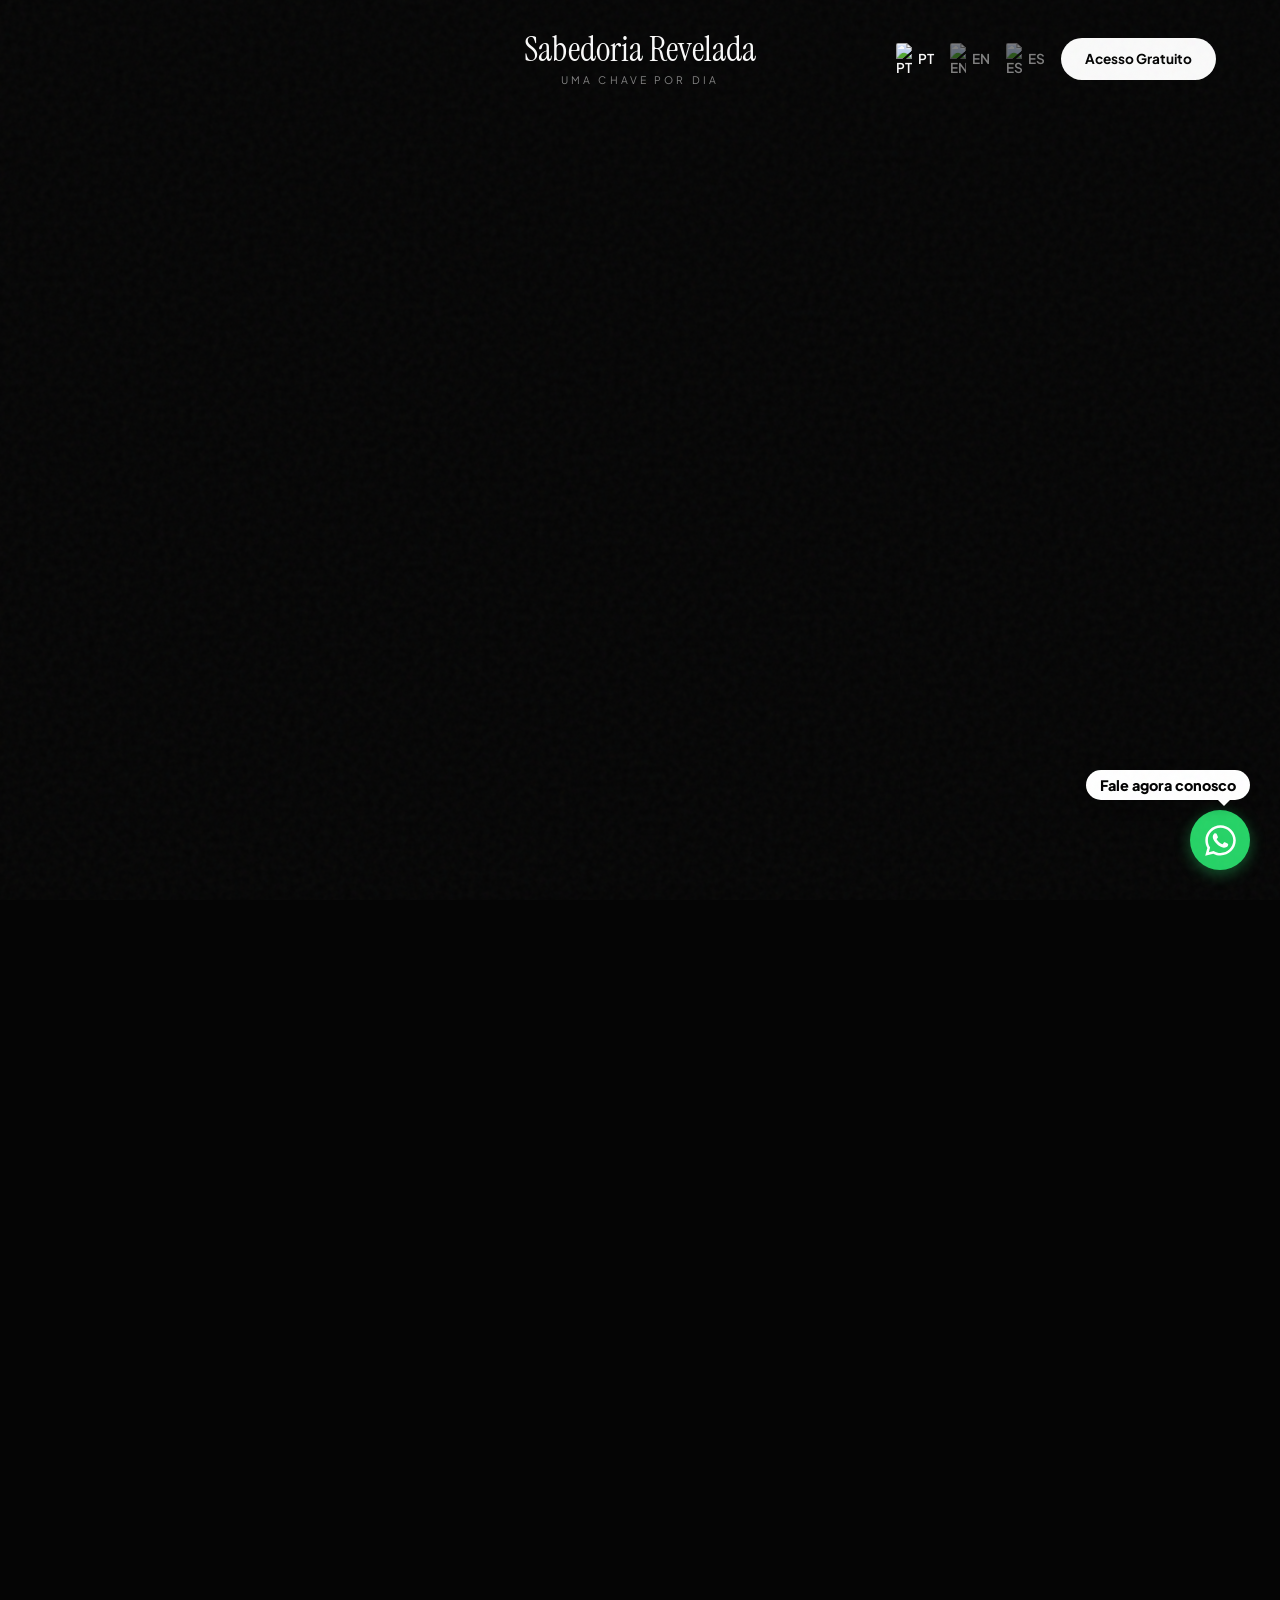
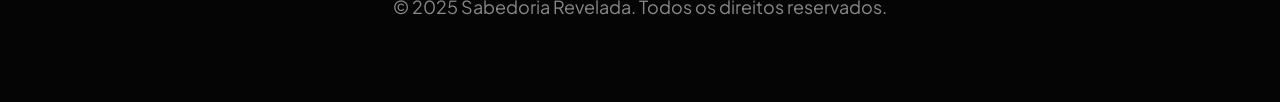
==== index.html @ fddf7e16 "Fix CSS logic for full screen parchment" ====
<!DOCTYPE html>
<html lang="pt-BR">
<head>
    <meta charset="UTF-8">
    <meta name="viewport" content="width=device-width, initial-scale=1.0">
    <title>Sabedoria Revelada - Uma Chave Por Dia</title>
    
    <link rel="preconnect" href="https://fonts.googleapis.com">
    <link rel="preconnect" href="https://fonts.gstatic.com" crossorigin>
    <link href="https://fonts.googleapis.com/css2?family=Instrument+Serif:ital@0;1&family=Plus+Jakarta+Sans:ital,wght@0,300..800;1,300..800&display=swap" rel="stylesheet">
    
    <script src="https://unpkg.com/@studio-freight/lenis@1.0.34/dist/lenis.min.js"></script>

    <style>
        :root {
            --bg: #050505;
            --text: #F2F2F2;
            --text-muted: #888888;
            --accent: #E5C07B;
            --surface: rgba(25, 25, 25, 0.6);
            --border: rgba(255, 255, 255, 0.08);
            
            --font-display: 'Instrument Serif', serif;
            --font-sans: 'Plus Jakarta Sans', sans-serif;
            
            --ease: cubic-bezier(0.25, 1, 0.5, 1);
        }

        * { margin: 0; padding: 0; box-sizing: border-box; }
        body { background-color: var(--bg); color: var(--text); font-family: var(--font-sans); overflow-x: hidden; -webkit-font-smoothing: antialiased; }
        
        body::before {
            content: ''; position: fixed; inset: 0; width: 100vw; height: 100vh; pointer-events: none; z-index: 9999; opacity: 0.04;
            background-image: url("data:image/svg+xml,%3Csvg viewBox='0 0 200 200' xmlns='http://www.w3.org/2000/svg'%3E%3Cfilter id='noiseFilter'%3E%3CfeTurbulence type='fractalNoise' baseFrequency='0.65' numOctaves='3' stitchTiles='stitch'/%3E%3C/filter%3E%3Crect width='100%25' height='100%25' filter='url(%23noiseFilter)'/%3E%3C/svg%3E");
        }

        ::selection { background: var(--text); color: var(--bg); }

        html.lenis { height: auto; }
        .lenis.lenis-smooth { scroll-behavior: auto; }
        .lenis.lenis-smooth [data-lenis-prevent] { overscroll-behavior: contain; }
        .lenis.lenis-stopped { overflow: hidden; }
        .lenis.lenis-scrolling iframe { pointer-events: none; }

        h1, h2, h3 { font-family: var(--font-display); font-weight: 400; line-height: 1.1; }
        p { line-height: 1.6; font-size: 1.125rem; color: var(--text-muted); }
        
        .container { max-width: 1400px; margin: 0 auto; padding: 0 5vw; }

        nav { position: fixed; top: 0; left: 0; right: 0; padding: 2rem 0; z-index: 100; mix-blend-mode: difference; transition: padding 0.3s var(--ease); }
        nav.scrolled { padding: 1rem 0; background: rgba(0,0,0,0.5); backdrop-filter: blur(10px); mix-blend-mode: normal; }
        .nav-content { display: flex; justify-content: space-between; align-items: center; }
        .nav-left, .nav-right { flex: 1; display: flex; }
        .nav-right { justify-content: flex-end; gap: 1rem; align-items: center; }
        
        .logo { flex: 0 0 auto; font-family: var(--font-display); font-size: 2.2rem; color: #fff; text-decoration: none; text-align: center; line-height: 1; white-space: nowrap; }
        .logo span { font-family: var(--font-sans); font-size: 0.65rem; letter-spacing: 0.3em; text-transform: uppercase; display: block; margin-top: 0.5rem; color: var(--text-muted); }

        .lang-link { display: flex; align-items: center; gap: 6px; color: #fff; text-decoration: none; font-size: 0.85rem; font-weight: 600; opacity: 0.5; transition: opacity 0.3s var(--ease); }
        .lang-link img { border-radius: 2px; box-shadow: 0 1px 3px rgba(0,0,0,0.5); margin-top: 1px; }
        .lang-link:hover, .lang-link.active { opacity: 1; }

        .btn-nav { background: #fff; color: #000; padding: 0.8rem 1.5rem; border-radius: 100px; text-decoration: none; font-size: 0.85rem; font-weight: 700; transition: transform 0.3s var(--ease), box-shadow 0.3s var(--ease); }
        .btn-nav:hover { transform: scale(1.05); box-shadow: 0 0 20px rgba(255,255,255,0.3); }

        .hero { min-height: 100vh; display: flex; flex-direction: column; justify-content: center; align-items: center; text-align: center; padding-top: 15vh; position: relative; }

        .hero-key-wrapper { display: flex; flex-direction: column; align-items: center; justify-content: center; text-decoration: none; margin-bottom: 3rem; position: relative; z-index: 10; width: 100%; cursor: pointer; }
        
        /* Animated Smoke behind the key */
        .smoke-particles { position: absolute; width: 100%; height: 100%; top: 0; left: 0; pointer-events: none; z-index: -1; display: flex; align-items: center; justify-content: center; }
        .smoke-particle {
            position: absolute; width: 80px; height: 80px; background: rgba(255, 255, 255, 0.08);
            border-radius: 50%; filter: blur(25px); animation: smokeRise 5s infinite linear;
        }
        .smoke-particle:nth-child(1) { left: 30%; animation-delay: 0s; animation-duration: 6s; }
        .smoke-particle:nth-child(2) { left: 50%; animation-delay: 2s; animation-duration: 5s; }
        .smoke-particle:nth-child(3) { left: 70%; animation-delay: 1s; animation-duration: 7s; }
        @keyframes smokeRise {
            0% { transform: translateY(30px) scale(0.8); opacity: 0; }
            50% { opacity: 0.8; }
            100% { transform: translateY(-80px) scale(2.5); opacity: 0; }
        }

        .hero-img { width: 500px; max-width: 90vw; filter: drop-shadow(0 20px 40px rgba(0,0,0,0.8)); animation: float-key 6s ease-in-out infinite; border-radius: 20px; mix-blend-mode: screen; transition: filter 0.5s var(--ease), transform 0.5s var(--ease); margin: 0 auto; position: relative; z-index: 2; }
        @keyframes float-key { 0%, 100% { transform: translateY(0); } 50% { transform: translateY(-15px); } }
        .hero-key-wrapper:hover .hero-img { filter: drop-shadow(0 20px 40px rgba(229, 192, 123, 0.6)); transform: scale(1.05); }
        
        /* Key Turning Animation */
        .hero-key-wrapper.is-turning .hero-img {
            animation: none; /* stop float */
            transform: rotate(180deg) scale(1.2);
            filter: drop-shadow(0 0 80px rgba(229, 192, 123, 1));
            transition: transform 0.8s cubic-bezier(0.68, -0.55, 0.265, 1.55), filter 0.8s ease;
        }

        .key-tooltip {
            background: var(--accent);
            color: #000;
            padding: 12px 30px;
            border-radius: 100px;
            font-size: 1.1rem;
            margin-top: 20px;
            transition: all 0.3s var(--ease);
            font-family: var(--font-sans);
            box-shadow: 0 10px 30px rgba(229, 192, 123, 0.4);
            font-weight: 800;
            text-transform: uppercase;
            letter-spacing: 1px;
            position: relative;
            z-index: 2;
        }
        .hero-key-wrapper:hover .key-tooltip { background: #fff; transform: translateY(-5px); box-shadow: 0 15px 40px rgba(255, 255, 255, 0.3); }

        .hero h1 { font-size: clamp(3rem, 8vw, 6rem); letter-spacing: -0.05em; line-height: 0.95; z-index: 2; position: relative; transition: opacity 0.5s ease; }
        .hero h1 span { display: block; font-style: italic; color: var(--accent); opacity: 0.9; }
        .hero p { max-width: 600px; margin: 2rem auto; font-size: 1.25rem; z-index: 2; position: relative; transition: opacity 0.5s ease; }

        /* 3D Portal Doors Overlay */
        .portal-overlay {
            position: fixed; inset: 0; z-index: 99998; pointer-events: none;
            display: flex; perspective: 1500px; overflow: hidden;
            opacity: 0; transition: opacity 0.3s;
        }
        .portal-door {
            width: 50vw; height: 100vh; background: #080808;
            background-image: url('epic_cross_door_1778107042325.png');
            background-size: 100vw 100vh;
            background-repeat: no-repeat;
            border-right: 1px solid rgba(0,0,0,0.8); box-shadow: inset 0 0 150px rgba(0,0,0,0.9);
            transition: transform 3.5s cubic-bezier(0.4, 0, 0.2, 1);
            position: relative;
        }
        .portal-door.left { transform-origin: left center; background-position: left top; }
        .portal-door.right { border-right: none; border-left: 1px solid rgba(0,0,0,0.8); transform-origin: right center; background-position: right top; }
        
        /* Inner glow on doors */
        .portal-door::after {
            content: ''; position: absolute; top: 0; bottom: 0; width: 100px;
            background: linear-gradient(to right, rgba(229, 192, 123, 0.1), transparent);
            opacity: 0; transition: opacity 1s; pointer-events: none;
        }
        .portal-door.left::after { right: 0; background: linear-gradient(to left, rgba(229, 192, 123, 0.1), transparent); }
        .portal-door.right::after { left: 0; }

        /* Visible State */
        body.portal-visible { overflow: hidden !important; }
        body.portal-visible .portal-overlay { opacity: 1; pointer-events: auto; }

        /* Open State */
        body.portal-active .portal-door.left { transform: rotateY(90deg); }
        body.portal-active .portal-door.right { transform: rotateY(-90deg); }
        body.portal-active .portal-door::after { opacity: 1; }

        /* Scroll Modal behind doors */
        .scroll-modal-container {
            position: fixed; inset: 0; z-index: 99997; pointer-events: none;
            display: flex; justify-content: center;
            background-color: #f4ecd8; /* Parchment base */
            background-image: url("data:image/svg+xml,%3Csvg viewBox='0 0 200 200' xmlns='http://www.w3.org/2000/svg'%3E%3Cfilter id='noiseFilter'%3E%3CfeTurbulence type='fractalNoise' baseFrequency='0.85' numOctaves='3' stitchTiles='stitch'/%3E%3C/filter%3E%3Crect width='100%25' height='100%25' filter='url(%23noiseFilter)' opacity='0.4'/%3E%3C/svg%3E");
            opacity: 0; transition: opacity 2s ease 1s; /* Fades in smoothly as doors open */
        }
        body.portal-active .scroll-modal-container { pointer-events: auto; opacity: 1; z-index: 99999; }

        .scroll-modal {
            width: 100vw; max-width: 900px; height: 100vh;
            overflow-y: auto; overflow-x: hidden;
            padding: 15vh 5vw 20vh; /* Plenty of space top and bottom */
            scrollbar-width: thin; scrollbar-color: rgba(139, 69, 19, 0.5) transparent;
            position: relative;
            scroll-behavior: smooth;
        }
        .scroll-modal::-webkit-scrollbar { width: 8px; }
        .scroll-modal::-webkit-scrollbar-track { background: transparent; }
        .scroll-modal::-webkit-scrollbar-thumb { background: rgba(139, 69, 19, 0.5); border-radius: 10px; }
        
        .scroll-close {
            position: fixed; top: 30px; right: 30px; color: #fff; cursor: pointer;
            font-size: 1.5rem; background: rgba(0,0,0,0.8); border: 1px solid rgba(255,255,255,0.2);
            width: 50px; height: 50px; border-radius: 50%; display: flex; align-items: center; justify-content: center; z-index: 100000;
            transition: all 0.3s; box-shadow: 0 4px 20px rgba(0,0,0,0.5);
        }
        .scroll-close:hover { background: #000; transform: scale(1.1); }

        .scroll-content { position: relative; z-index: 2; }
        .scroll-content h3 { display: none; }
        .scroll-content p { 
            font-family: 'Times New Roman', Times, serif; 
            color: #2E1F11; font-size: 1.4rem; line-height: 1.8; text-shadow: none; 
            margin-bottom: 2rem; background: transparent; padding: 0; 
            border: none; backdrop-filter: none; text-align: left; 
        }

        /* Make button match parchment style */
        .scroll-content .btn-huge {
            background: #2E1F11; color: #f4ecd8; border: 2px solid #2E1F11; box-shadow: none;
        }
        .scroll-content .btn-huge::before { background: #4a331c; }
        .scroll-content .btn-huge:hover { color: #fff; box-shadow: 0 10px 30px rgba(46, 31, 17, 0.4); }


        .badge { background: rgba(255, 255, 255, 0.05); backdrop-filter: blur(20px); border: 1px solid var(--border); padding: 0.5rem 1rem; border-radius: 100px; font-size: 0.8rem; font-weight: 600; text-transform: uppercase; letter-spacing: 0.1em; margin-bottom: 3rem; display: inline-flex; align-items: center; gap: 10px; z-index: 2; position: relative; }
        .badge-dot { width: 8px; height: 8px; background: #25d366; border-radius: 50%; box-shadow: 0 0 10px #25d366; animation: pulse-dot 2s infinite; }
        @keyframes pulse-dot { 0% { box-shadow: 0 0 0 0 rgba(37, 211, 102, 0.7); } 70% { box-shadow: 0 0 0 10px rgba(37, 211, 102, 0); } 100% { box-shadow: 0 0 0 0 rgba(37, 211, 102, 0); } }

        .section { padding: 10rem 0; position: relative; }
        .section-header { margin-bottom: 5rem; }
        .section-header h2 { font-size: clamp(2.5rem, 5vw, 4rem); letter-spacing: -0.02em; }

        .bento-grid { display: grid; grid-template-columns: repeat(12, 1fr); gap: 1.5rem; grid-auto-rows: minmax(350px, auto); }
        .bento-item { background: var(--surface); border: 1px solid var(--border); border-radius: 32px; padding: 3.5rem; position: relative; overflow: hidden; display: flex; flex-direction: column; justify-content: space-between; transition: transform 0.6s var(--ease), background 0.6s var(--ease), border-color 0.6s var(--ease); backdrop-filter: blur(20px); -webkit-backdrop-filter: blur(20px); }
        .bento-item:hover { transform: translateY(-10px); background: rgba(40, 40, 40, 0.8); border-color: rgba(255,255,255,0.2); }
        .bento-item.large { grid-column: span 8; }
        .bento-item.small { grid-column: span 4; }
        .bento-item.medium { grid-column: span 6; }
        .bento-item h3 { font-size: 1.8rem; margin-bottom: 1rem; }
        .bento-icon { font-size: 4rem; color: var(--accent); margin-bottom: 2rem; font-family: var(--font-display); font-style: italic; opacity: 0.8; }

        .samples-grid { display: grid; grid-template-columns: repeat(auto-fit, minmax(350px, 1fr)); gap: 3rem; }
        .sample-card { padding-top: 2rem; border-top: 1px solid var(--border); transition: border-color 0.4s var(--ease); }
        .sample-card:hover { border-top-color: var(--accent); }
        .sample-card h4 { font-family: var(--font-display); font-size: 2rem; color: #fff; margin-bottom: 1rem; line-height: 1.2; }

        .pricing { text-align: center; max-width: 800px; margin: 0 auto; }
        .price-huge { font-family: var(--font-display); font-size: clamp(4rem, 10vw, 8rem); line-height: 0.9; margin: 2rem 0; color: var(--accent); text-shadow: 0 0 80px rgba(229, 192, 123, 0.2); }
        .price-sub { font-size: 1.5rem; color: #fff; }

        .btn-huge { display: inline-flex; align-items: center; justify-content: center; background: #fff; color: #000; font-size: 1.25rem; font-weight: 700; padding: 1.5rem 4rem; border-radius: 100px; text-decoration: none; margin-top: 4rem; transition: all 0.5s var(--ease); position: relative; overflow: hidden; box-shadow: 0 10px 30px rgba(255,255,255,0.1); }
        .btn-huge::before { content: ''; position: absolute; top: 0; left: 0; right: 0; bottom: 0; background: var(--accent); transform: scaleY(0); transform-origin: bottom; transition: transform 0.5s var(--ease); z-index: 1; border-radius: 100px; }
        .btn-huge:hover::before { transform: scaleY(1); }
        .btn-huge span { position: relative; z-index: 2; }
        .btn-huge:hover { color: #000; box-shadow: 0 20px 50px rgba(229, 192, 123, 0.3); transform: translateY(-5px); }

        .faq-item { border-bottom: 1px solid var(--border); padding: 2.5rem 0; cursor: pointer; transition: border-color 0.3s var(--ease); }
        .faq-item:hover { border-color: rgba(255,255,255,0.2); }
        .faq-question { display: flex; justify-content: space-between; align-items: center; font-size: clamp(1.5rem, 3vw, 2.5rem); font-family: var(--font-display); color: #fff; }
        .faq-answer { max-height: 0; overflow: hidden; transition: max-height 0.5s var(--ease), margin 0.5s var(--ease); color: var(--text-muted); padding-right: 2rem; font-size: 1.2rem; }
        .faq-item.active .faq-answer { max-height: 300px; margin-top: 1.5rem; }
        .faq-icon { font-size: 2.5rem; font-weight: 300; transition: transform 0.5s var(--ease); color: var(--accent); }
        .faq-item.active .faq-icon { transform: rotate(45deg); }

        footer { padding: 5rem 0; text-align: center; border-top: 1px solid var(--border); font-size: 0.9rem; }

        .reveal { opacity: 0; filter: blur(10px); transform: translateY(60px); transition: opacity 1.2s var(--ease), filter 1.2s var(--ease), transform 1.2s var(--ease); }
        .reveal.active { opacity: 1; filter: blur(0); transform: translateY(0); }
        .delay-1 { transition-delay: 0.1s; }
        .delay-2 { transition-delay: 0.2s; }
        .delay-3 { transition-delay: 0.3s; }

        .whatsapp-wrapper { position: fixed; bottom: 30px; right: 30px; z-index: 1000; display: flex; flex-direction: column; align-items: flex-end; gap: 10px; }
        .whatsapp-text { background-color: #FFF; color: #000; padding: 6px 14px; border-radius: 20px; font-size: 0.9rem; font-weight: 800; box-shadow: 0 5px 15px rgba(0,0,0,0.3); position: relative; animation: bounce-msg 2s infinite; font-family: var(--font-sans); }
        .whatsapp-text::after { content: ''; position: absolute; bottom: -6px; right: 20px; border-width: 6px 6px 0; border-style: solid; border-color: #FFF transparent transparent transparent; }
        @keyframes bounce-msg { 0%, 100% { transform: translateY(0); } 50% { transform: translateY(-5px); } }
        .whatsapp-float { width: 60px; height: 60px; background-color: #25d366; color: #FFF; border-radius: 50px; display: flex; align-items: center; justify-content: center; box-shadow: 0 4px 15px rgba(37, 211, 102, 0.4); transition: all 0.3s ease; text-decoration: none; animation: pulse-wa 2s infinite; }
        .whatsapp-float:hover { background-color: #128C7E; transform: scale(1.1); }
        @keyframes pulse-wa { 0% { box-shadow: 0 0 0 0 rgba(37, 211, 102, 0.7); } 70% { box-shadow: 0 0 0 15px rgba(37, 211, 102, 0); } 100% { box-shadow: 0 0 0 0 rgba(37, 211, 102, 0); } }

        @media (max-width: 1024px) { .bento-item.large, .bento-item.small, .bento-item.medium { grid-column: span 12; } .bento-grid { grid-auto-rows: auto; } .bento-item { padding: 2.5rem; } .section { padding: 6rem 0; } }
        @media (max-width: 768px) { .nav-content { flex-direction: column; gap: 1rem; } .nav-right { justify-content: center; width: 100%; } .btn-nav { display: none; } .hero-img { width: 300px; } .faq-question { font-size: 1.5rem; } nav { padding: 1rem 0; } .whatsapp-wrapper { bottom: 30px; right: 20px; } .whatsapp-float { width: 55px; height: 55px; } }
    </style>
</head>
<body>
    <!-- Portal Overlay -->
    <div class="portal-overlay">
        <div class="portal-door left"></div>
        <div class="portal-door right"></div>
    </div>

    <!-- Scroll Modal -->
    <div class="scroll-modal-container">
        <div class="scroll-modal">
            <div class="scroll-overlay-dark"></div>
            <div class="scroll-close" onclick="closePortal()">✕</div>
            <div class="scroll-content">
                <h3></h3>
                <p>A Sua Chave Diária de Sabedoria Hoje é:<br><br><b>Dois Gravetos: A Cruz Da Viúva</b><br><br>"Ela respondeu: 'Tão certo como vive o Senhor, teu Deus, não tenho pão algum; tenho apenas um punhado de farinha numa tigela e um pouco de azeite num jarro. Estou apanhando uns gravetos para preparar o alimento para mim e para meu filho; depois disso, vamos morrer.'" (1 Reis 17:12)<br><br>A viúva de Sarepta não havia marcado nenhum encontro. Foi buscar madeira para a última refeição — dois gravetos, um filho com fome e a certeza de que aquilo seria o fim. Sem saber, estava preparando Os Dois Gravetos da Última Refeição.<br><br>O detalhe está numa ação de seis palavras: estava apanhando dois gravetos. Na forma como a lenha era disposta para cozinhar no Oriente Médio antigo, dois gravetos cruzados formavam o arranjo natural para o fogo — uma cruz antes que a cruz existisse. A viúva preparava sua morte em forma de cruz sem saber. Gálatas 3:13 afirma que Cristo se tornou maldição pendurado no madeiro. A provisão chegou a ela no exato momento em que suas mãos tocavam o formato da redenção. O que ela enxergava como postura de desespero era, na linguagem de Deus, postura de adoração.<br><br>Quantas vezes você chegou ao seu último punhado? A última reserva, a última paciência, a última tentativa antes de dizer "vamos morrer." Nesse momento exato — não depois — é quando a presença incomoda aparece e muda a pergunta de "quanto me resta?" para "o que Deus está preparando?"<br><br>Olhe para o que está chamando de fim e pergunte o que Deus está montando ali. Não espere a crise acabar para reconhecer o milagre dentro dela. Nas próximas 24 horas, a chave de sabedoria que você está recebendo hoje é que Deus aparece quando você está segurando Os Dois Gravetos da Última Refeição.<br><br>Quais são seus "dois gravetos" hoje — o que você chama de fim e que Deus pode estar chamando de início?</p>
                <a href="SEU_LINK_SUBSTACK_AQUI" class="btn-huge" style="margin-top: 1rem; padding: 1rem 2rem; font-size: 1.1rem; width: 100%;">
                    <span>Quero Receber as Chaves</span>
                </a>
            </div>
        </div>
    </div>

    <nav id="navbar">
        <div class="container nav-content">
            <div class="nav-left"></div>
            <a href="#" class="logo">Sabedoria Revelada<br><span>Uma Chave Por Dia</span></a>
            <div class="nav-right">
                <a href="index.html" class="lang-link active"><img src="https://flagcdn.com/w20/br.png" alt="PT" width="16"> PT</a>
                <a href="index-en.html" class="lang-link "><img src="https://flagcdn.com/w20/us.png" alt="EN" width="16"> EN</a>
                <a href="index-es.html" class="lang-link "><img src="https://flagcdn.com/w20/es.png" alt="ES" width="16"> ES</a>
                <a href="SEU_LINK_SUBSTACK_AQUI" class="btn-nav">Acesso Gratuito</a>
            </div>
        </div>
    </nav>

    <section class="hero" id="inicio">
        <div class="container">
            <div class="badge reveal">
                <div class="badge-dot"></div>
                Acesso gratuito encerra em 10 de maio
            </div>
            
            <a href="#" class="hero-key-wrapper reveal delay-1" onclick="turnKey(event)">
                <div class="smoke-particles">
                    <div class="smoke-particle"></div>
                    <div class="smoke-particle"></div>
                    <div class="smoke-particle"></div>
                </div>
                <img src="horizontal_smoke_key_1777510824466.png" alt="Key" class="hero-img" id="heroKey">
                <div class="key-tooltip" id="keyTooltip">Clique na chave e receba sabedoria diária.</div>
            </a>
            
            <h1 class="reveal delay-2" id="heroH1">Uma chave pode abrir o que <span>anos não conseguiram.</span></h1>
            <p class="reveal delay-3" id="heroP">Não é um devocional comum. É uma chave escavada da Palavra com método real — entregue todo dia, diretamente no seu e-mail.</p>
        </div>
    </section>

    <!-- BENTO BOX PROMISE -->
    <section class="section">
        <div class="container">
            <div class="section-header reveal">
                <h2>O que você vai receber.</h2>
            </div>
            
            <div class="bento-grid">
                <div class="bento-item large reveal">
                    <div class="bento-icon">01</div>
                    <div>
                        <h3>Profundidade Real</h3>
                        <p>Camadas culturais, linguísticas e históricas que a leitura comum nunca alcança. Mergulhe no texto original.</p>
                    </div>
                </div>
                <div class="bento-item small reveal delay-1">
                    <div class="bento-icon">02</div>
                    <div>
                        <h3>Linguagem que Confronta</h3>
                        <p>Frases curtas. Ritmo intencional. Impacto que permanece.</p>
                    </div>
                </div>
                <div class="bento-item medium reveal delay-2">
                    <div class="bento-icon">03</div>
                    <div>
                        <h3>Aplicação Imediata</h3>
                        <p>Uma pergunta incisiva ao final de cada texto que não te deixa sair igual de como entrou.</p>
                    </div>
                </div>
                <div class="bento-item medium reveal delay-3">
                    <div class="bento-icon">04</div>
                    <div>
                        <h3>Entregue Todo Dia</h3>
                        <p>Direto no e-mail. Leitura de 3 min. Impacto para 24 horas. Disciplina sem esforço.</p>
                    </div>
                </div>
            </div>
        </div>
    </section>

    <!-- SAMPLES -->
    <section class="section" style="background: #090909; border-top: 1px solid var(--border); border-bottom: 1px solid var(--border);">
        <div class="container">
            <div class="section-header reveal">
                <h2>Amostras Reais</h2>
                <p style="font-size: 1.5rem; margin-top: 1rem;">Três chaves reais provadas no texto. Este é o nível do que você recebe.</p>
            </div>
            <div class="samples-grid">
                <div class="sample-card reveal">
                    <h4>"Quietude Que Combate"<br>(Êx 14.13–14)</h4>
                    <p>A palavra militar "ficai quietos" era ordem de batalha, não meditação.</p>
                </div>
                <div class="sample-card reveal delay-1">
                    <h4>"O Anônimo Que Fugiu Nu"<br>(Mc 14.51)</h4>
                    <p>O único humano que foge nu nas Escrituras é Adão. O Getsêmani ecoou o Éden.</p>
                </div>
                <div class="sample-card reveal delay-2">
                    <h4>"A Água Que Virou Oferta"<br>(2Sm 23.16)</h4>
                    <p>Três homens romperam linhas de guerra por água. Davi entendeu: era sangue.</p>
                </div>
            </div>
        </div>
    </section>

    <!-- PRICING -->
    <section class="section">
        <div class="container pricing reveal">
            <h2>Acesso Ilimitado.</h2>
            <div class="price-huge">R$50</div>
            <div class="price-sub">Por mês. Apenas R$ 1,66 por dia.</div>
            
            <a href="SEU_LINK_SUBSTACK_AQUI" class="btn-huge">
                <span>Quero Receber as Chaves</span>
            </a>
            
            <p style="margin-top: 2rem; font-size: 1rem;">Sem contratos. Cancele quando quiser com um clique.</p>
        </div>
    </section>

    <!-- FAQ -->
    <section class="section" style="border-top: 1px solid var(--border);">
        <div class="container" style="max-width: 900px;">
            <h2 style="margin-bottom: 4rem;" class="reveal">FAQ</h2>
            
            <div class="faq-list reveal delay-1">
                <div class="faq-item" onclick="this.classList.toggle('active')">
                    <div class="faq-question">
                        <span>Como vou receber?</span>
                        <span class="faq-icon">+</span>
                    </div>
                    <div class="faq-answer">
                        <p>Todo dia pela manhã no e-mail. É só abrir e ler.</p>
                    </div>
                </div>
                <div class="faq-item" onclick="this.classList.toggle('active')">
                    <div class="faq-question">
                        <span>Tem período de fidelidade?</span>
                        <span class="faq-icon">+</span>
                    </div>
                    <div class="faq-answer">
                        <p>Não. Cancele a qualquer momento direto na plataforma.</p>
                    </div>
                </div>
                <div class="faq-item" onclick="this.classList.toggle('active')">
                    <div class="faq-question">
                        <span>Terei acesso aos textos passados?</span>
                        <span class="faq-icon">+</span>
                    </div>
                    <div class="faq-answer">
                        <p>Sim! Ao assinar, você desbloqueia o arquivo histórico completo.</p>
                    </div>
                </div>
            </div>
        </div>
    </section>

    <div class="whatsapp-wrapper">
        <div class="whatsapp-text">Fale agora conosco</div>
        <a href="https://wa.me/5567999128212" class="whatsapp-float" target="_blank" rel="noopener noreferrer" aria-label="WhatsApp">
            <svg xmlns="http://www.w3.org/2000/svg" viewBox="0 0 448 512" style="width: 35px; height: 35px; fill: #FFF;"><path d="M380.9 97.1C339 55.1 283.2 32 223.9 32c-122.4 0-222 99.6-222 222 0 39.1 10.2 77.3 29.6 111L0 480l117.7-30.9c32.4 17.7 68.9 27 106.1 27h.1c122.3 0 224.1-99.6 224.1-222 0-59.3-25.2-115-67.1-157zm-157 341.6c-33.2 0-65.7-8.9-94-25.7l-6.7-4-69.8 18.3L72 359.2l-4.4-7c-18.5-29.4-28.2-63.3-28.2-98.2 0-101.7 82.8-184.5 184.6-184.5 49.3 0 95.6 19.2 130.4 54.1 34.8 34.9 56.2 81.2 56.1 130.5 0 101.8-84.9 184.6-186.6 184.6zm101.2-138.2c-5.5-2.8-32.8-16.2-37.9-18-5.1-1.9-8.8-2.8-12.5 2.8-3.7 5.6-14.3 18-17.6 21.8-3.2 3.7-6.5 4.2-12 1.4-32.6-16.3-54-29.1-75.5-66-5.7-9.8 5.7-9.1 16.3-30.3 1.8-3.7 .9-6.9-.5-9.7-1.4-2.8-12.5-30.1-17.1-41.2-4.5-10.8-9.1-9.3-12.5-9.5-3.2-.2-6.9-.2-10.6-.2-3.7 0-9.7 1.4-14.8 6.9-5.1 5.6-19.4 19-19.4 46.3 0 27.3 19.9 53.7 22.6 57.4 2.8 3.7 39.1 59.7 94.8 83.8 35.2 15.2 49 16.5 66.6 13.9 10.7-1.6 32.8-13.4 37.4-26.4 4.6-13 4.6-24.1 3.2-26.4-1.3-2.5-5-3.9-10.5-6.6z"/></svg>
        </a>
    </div>

    <footer>
        <div class="container">
            <p>&copy; 2025 Sabedoria Revelada. Todos os direitos reservados.</p>
        </div>
    </footer>

    <script>
        const lenis = new Lenis({ duration: 1.2, easing: (t) => Math.min(1, 1.001 - Math.pow(2, -10 * t)), direction: 'vertical', gestureDirection: 'vertical', smooth: true, mouseMultiplier: 1, smoothTouch: false, touchMultiplier: 2, infinite: false })
        function raf(time) { lenis.raf(time); requestAnimationFrame(raf); }
        requestAnimationFrame(raf);
        
        const observer = new IntersectionObserver((entries) => { entries.forEach(entry => { if (entry.isIntersecting) { entry.target.classList.add('active'); } }); }, { threshold: 0.1 });
        document.querySelectorAll('.reveal').forEach(el => observer.observe(el));
        window.addEventListener('scroll', () => { document.getElementById('navbar').classList.toggle('scrolled', window.scrollY > 50); });

        const doorSound = new Audio('https://actions.google.com/sounds/v1/doors/wood_door_open.ogg');

        
        let autoScrollInterval;
        let isHovered = false;

        function startAutoScroll() {
            const modal = document.querySelector('.scroll-modal');
            modal.scrollTop = 0; // reset scroll
            clearInterval(autoScrollInterval);
            
            // Start scrolling after 4 seconds to give user time to start reading
            setTimeout(() => {
                autoScrollInterval = setInterval(() => {
                    if (!isHovered && document.body.classList.contains('portal-active') && modal.scrollTop < (modal.scrollHeight - modal.clientHeight - 50)) {
                        modal.scrollTop += 1;
                    }
                }, 40); // Controls speed (higher is slower)
            }, 4000);
        }

        document.querySelector('.scroll-modal').addEventListener('mouseenter', () => isHovered = true);
        document.querySelector('.scroll-modal').addEventListener('mouseleave', () => isHovered = false);
        document.querySelector('.scroll-modal').addEventListener('touchstart', () => isHovered = true);
        document.querySelector('.scroll-modal').addEventListener('touchend', () => { setTimeout(() => isHovered=false, 2000) });

        function turnKey(e) {
            e.preventDefault();
            const wrapper = document.querySelector('.hero-key-wrapper');
            const tooltip = document.getElementById('keyTooltip');
            const h1 = document.getElementById('heroH1');
            const p = document.getElementById('heroP');
            
            // Start turn animation
            wrapper.classList.add('is-turning');
            tooltip.style.opacity = '0';
            
            // Fade in the closed doors
            setTimeout(() => {
                document.body.classList.add('portal-visible');
            }, 400);

            // Open the doors to reveal scroll
            setTimeout(() => {
                document.body.classList.add('portal-active');
                startAutoScroll();
                doorSound.play().catch(err => console.log('Audio auto-play blocked', err));
            }, 800);
        }

        function closePortal() {
            document.body.classList.remove('portal-active');
            clearInterval(autoScrollInterval);
            document.body.classList.remove('portal-visible');
            const wrapper = document.querySelector('.hero-key-wrapper');
            const tooltip = document.getElementById('keyTooltip');
            const h1 = document.getElementById('heroH1');
            const p = document.getElementById('heroP');
            
            // Reset key after door closes
            setTimeout(() => {
                wrapper.classList.remove('is-turning');
                tooltip.style.opacity = '1';
                h1.style.opacity = '1';
                p.style.opacity = '1';
            }, 500);
        }
    </script>
</body>
</html>
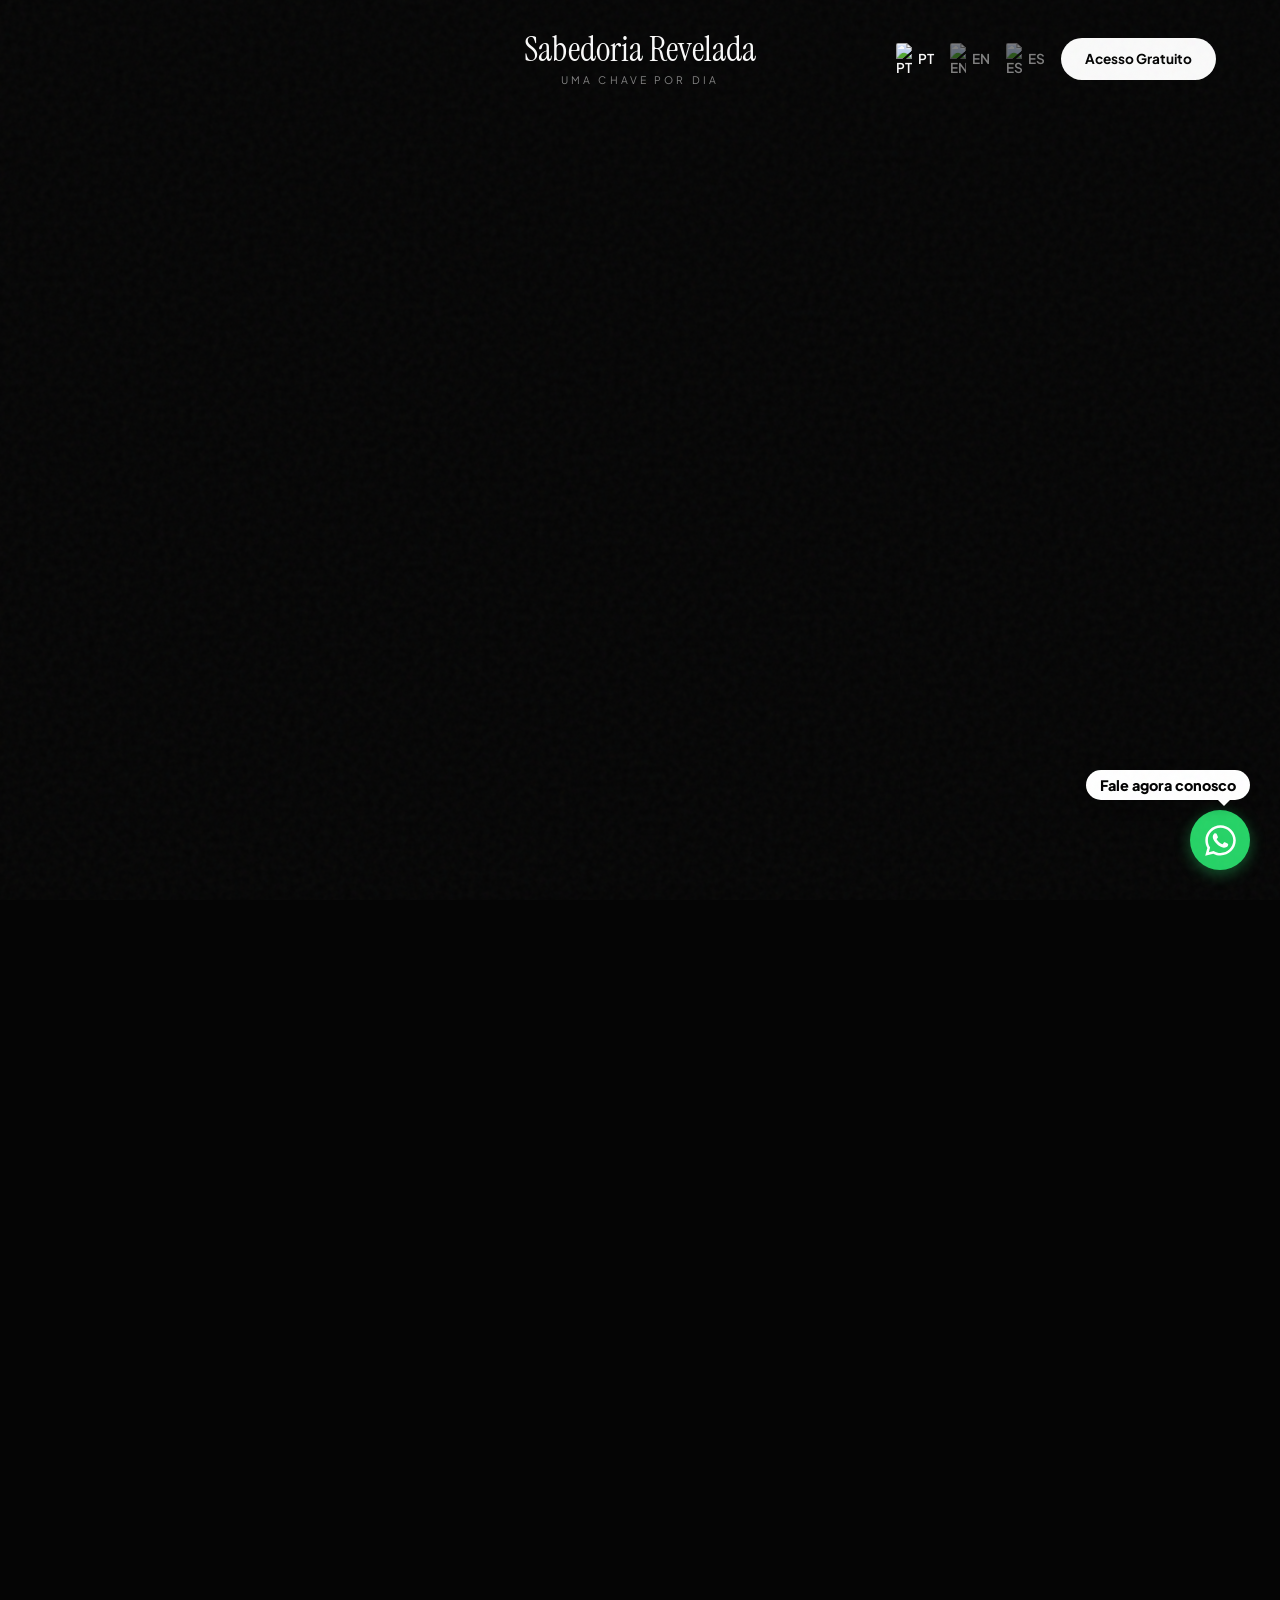
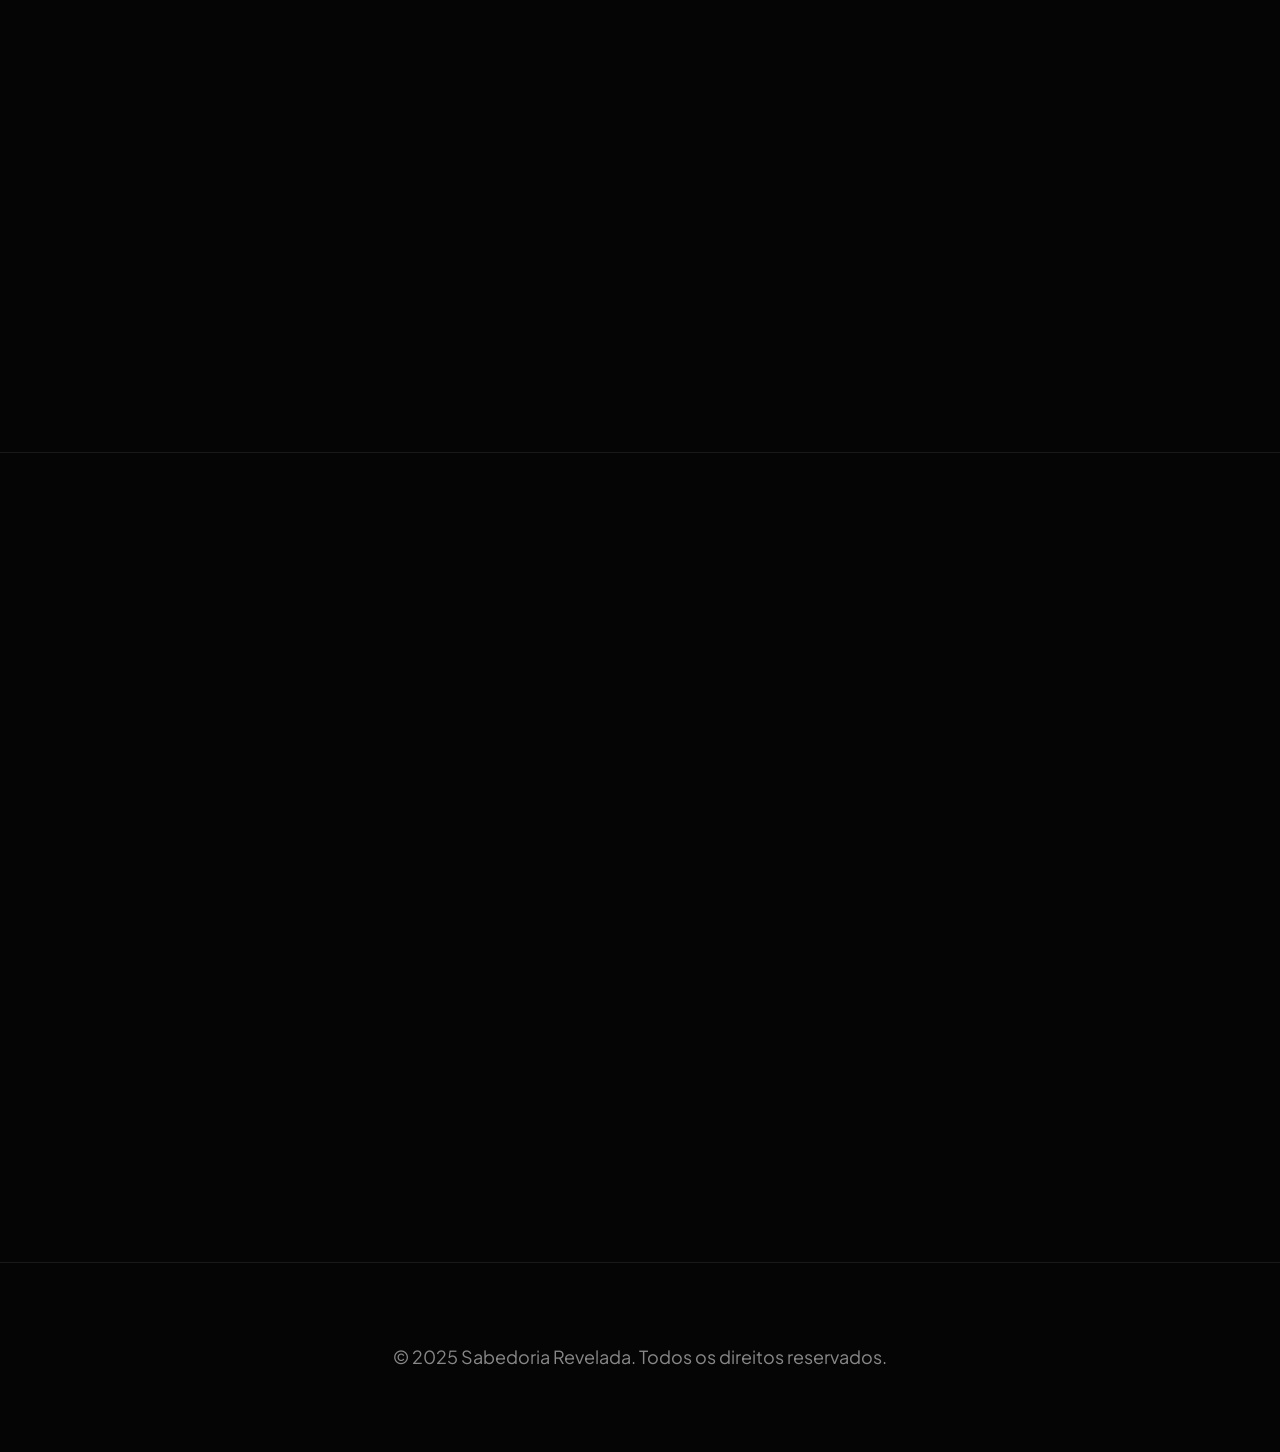
==== commit 28648255: "Replace static hero key image with cinematic assembly video" ====
--- a/index.html
+++ b/index.html
@@ -157,7 +157,8 @@
             position: fixed; inset: 0; z-index: 99997; pointer-events: none;
             display: flex; justify-content: center;
             background-color: #f4ecd8; /* Parchment base */
-            background-image: url("data:image/svg+xml,%3Csvg viewBox='0 0 200 200' xmlns='http://www.w3.org/2000/svg'%3E%3Cfilter id='noiseFilter'%3E%3CfeTurbulence type='fractalNoise' baseFrequency='0.85' numOctaves='3' stitchTiles='stitch'/%3E%3C/filter%3E%3Crect width='100%25' height='100%25' filter='url(%23noiseFilter)' opacity='0.4'/%3E%3C/svg%3E");
+            background-image: url('seamless_parchment_texture_1778108463499.png');
+            background-size: cover; background-position: center;
             opacity: 0; transition: opacity 2s ease 1s; /* Fades in smoothly as doors open */
         }
         body.portal-active .scroll-modal-container { pointer-events: auto; opacity: 1; z-index: 99999; }
@@ -168,7 +169,6 @@
             padding: 15vh 5vw 20vh; /* Plenty of space top and bottom */
             scrollbar-width: thin; scrollbar-color: rgba(139, 69, 19, 0.5) transparent;
             position: relative;
-            scroll-behavior: smooth;
         }
         .scroll-modal::-webkit-scrollbar { width: 8px; }
         .scroll-modal::-webkit-scrollbar-track { background: transparent; }
@@ -186,9 +186,9 @@
         .scroll-content h3 { display: none; }
         .scroll-content p { 
             font-family: 'Times New Roman', Times, serif; 
-            color: #2E1F11; font-size: 1.4rem; line-height: 1.8; text-shadow: none; 
+            color: #0d0804; font-weight: 500; font-size: 1.5rem; line-height: 1.8; text-shadow: none; 
             margin-bottom: 2rem; background: transparent; padding: 0; 
-            border: none; backdrop-filter: none; text-align: left; 
+            border: none; backdrop-filter: none; text-align: center; 
         }
 
         /* Make button match parchment style */
@@ -268,14 +268,14 @@
 
     <!-- Scroll Modal -->
     <div class="scroll-modal-container">
-        <div class="scroll-modal">
+        <div class="scroll-modal" data-lenis-prevent="true">
             <div class="scroll-overlay-dark"></div>
             <div class="scroll-close" onclick="closePortal()">✕</div>
             <div class="scroll-content">
                 <h3></h3>
                 <p>A Sua Chave Diária de Sabedoria Hoje é:<br><br><b>Dois Gravetos: A Cruz Da Viúva</b><br><br>"Ela respondeu: 'Tão certo como vive o Senhor, teu Deus, não tenho pão algum; tenho apenas um punhado de farinha numa tigela e um pouco de azeite num jarro. Estou apanhando uns gravetos para preparar o alimento para mim e para meu filho; depois disso, vamos morrer.'" (1 Reis 17:12)<br><br>A viúva de Sarepta não havia marcado nenhum encontro. Foi buscar madeira para a última refeição — dois gravetos, um filho com fome e a certeza de que aquilo seria o fim. Sem saber, estava preparando Os Dois Gravetos da Última Refeição.<br><br>O detalhe está numa ação de seis palavras: estava apanhando dois gravetos. Na forma como a lenha era disposta para cozinhar no Oriente Médio antigo, dois gravetos cruzados formavam o arranjo natural para o fogo — uma cruz antes que a cruz existisse. A viúva preparava sua morte em forma de cruz sem saber. Gálatas 3:13 afirma que Cristo se tornou maldição pendurado no madeiro. A provisão chegou a ela no exato momento em que suas mãos tocavam o formato da redenção. O que ela enxergava como postura de desespero era, na linguagem de Deus, postura de adoração.<br><br>Quantas vezes você chegou ao seu último punhado? A última reserva, a última paciência, a última tentativa antes de dizer "vamos morrer." Nesse momento exato — não depois — é quando a presença incomoda aparece e muda a pergunta de "quanto me resta?" para "o que Deus está preparando?"<br><br>Olhe para o que está chamando de fim e pergunte o que Deus está montando ali. Não espere a crise acabar para reconhecer o milagre dentro dela. Nas próximas 24 horas, a chave de sabedoria que você está recebendo hoje é que Deus aparece quando você está segurando Os Dois Gravetos da Última Refeição.<br><br>Quais são seus "dois gravetos" hoje — o que você chama de fim e que Deus pode estar chamando de início?</p>
                 <a href="SEU_LINK_SUBSTACK_AQUI" class="btn-huge" style="margin-top: 1rem; padding: 1rem 2rem; font-size: 1.1rem; width: 100%;">
-                    <span>Quero Receber as Chaves</span>
+                    <span>Quero Receber Minhas Chaves</span>
                 </a>
             </div>
         </div>
@@ -307,7 +307,7 @@
                     <div class="smoke-particle"></div>
                     <div class="smoke-particle"></div>
                 </div>
-                <img src="horizontal_smoke_key_1777510824466.png" alt="Key" class="hero-img" id="heroKey">
+                <video src="cinematic_key.mp4" autoplay loop muted playsinline class="hero-img" id="heroKey"></video>
                 <div class="key-tooltip" id="keyTooltip">Clique na chave e receba sabedoria diária.</div>
             </a>
             
@@ -457,21 +457,32 @@
         const doorSound = new Audio('https://actions.google.com/sounds/v1/doors/wood_door_open.ogg');
 
         
-        let autoScrollInterval;
+        let autoScrollRaf;
         let isHovered = false;
+        let scrollAccumulator = 0;
+        const scrollSpeed = 0.6; // Speed per frame
+
+        function autoScrollStep() {
+            const modal = document.querySelector('.scroll-modal');
+            if (!isHovered && document.body.classList.contains('portal-active') && modal.scrollTop < (modal.scrollHeight - modal.clientHeight - 50)) {
+                scrollAccumulator += scrollSpeed;
+                if (scrollAccumulator >= 1) {
+                    modal.scrollTop += Math.floor(scrollAccumulator);
+                    scrollAccumulator -= Math.floor(scrollAccumulator);
+                }
+            }
+            autoScrollRaf = requestAnimationFrame(autoScrollStep);
+        }
 
         function startAutoScroll() {
             const modal = document.querySelector('.scroll-modal');
             modal.scrollTop = 0; // reset scroll
-            clearInterval(autoScrollInterval);
-            
-            // Start scrolling after 4 seconds to give user time to start reading
+            cancelAnimationFrame(autoScrollRaf);
+            scrollAccumulator = 0;
+            
+            // Start scrolling after 4 seconds
             setTimeout(() => {
-                autoScrollInterval = setInterval(() => {
-                    if (!isHovered && document.body.classList.contains('portal-active') && modal.scrollTop < (modal.scrollHeight - modal.clientHeight - 50)) {
-                        modal.scrollTop += 1;
-                    }
-                }, 40); // Controls speed (higher is slower)
+                autoScrollRaf = requestAnimationFrame(autoScrollStep);
             }, 4000);
         }
 
@@ -506,7 +517,7 @@
 
         function closePortal() {
             document.body.classList.remove('portal-active');
-            clearInterval(autoScrollInterval);
+            cancelAnimationFrame(autoScrollRaf);
             document.body.classList.remove('portal-visible');
             const wrapper = document.querySelector('.hero-key-wrapper');
             const tooltip = document.getElementById('keyTooltip');
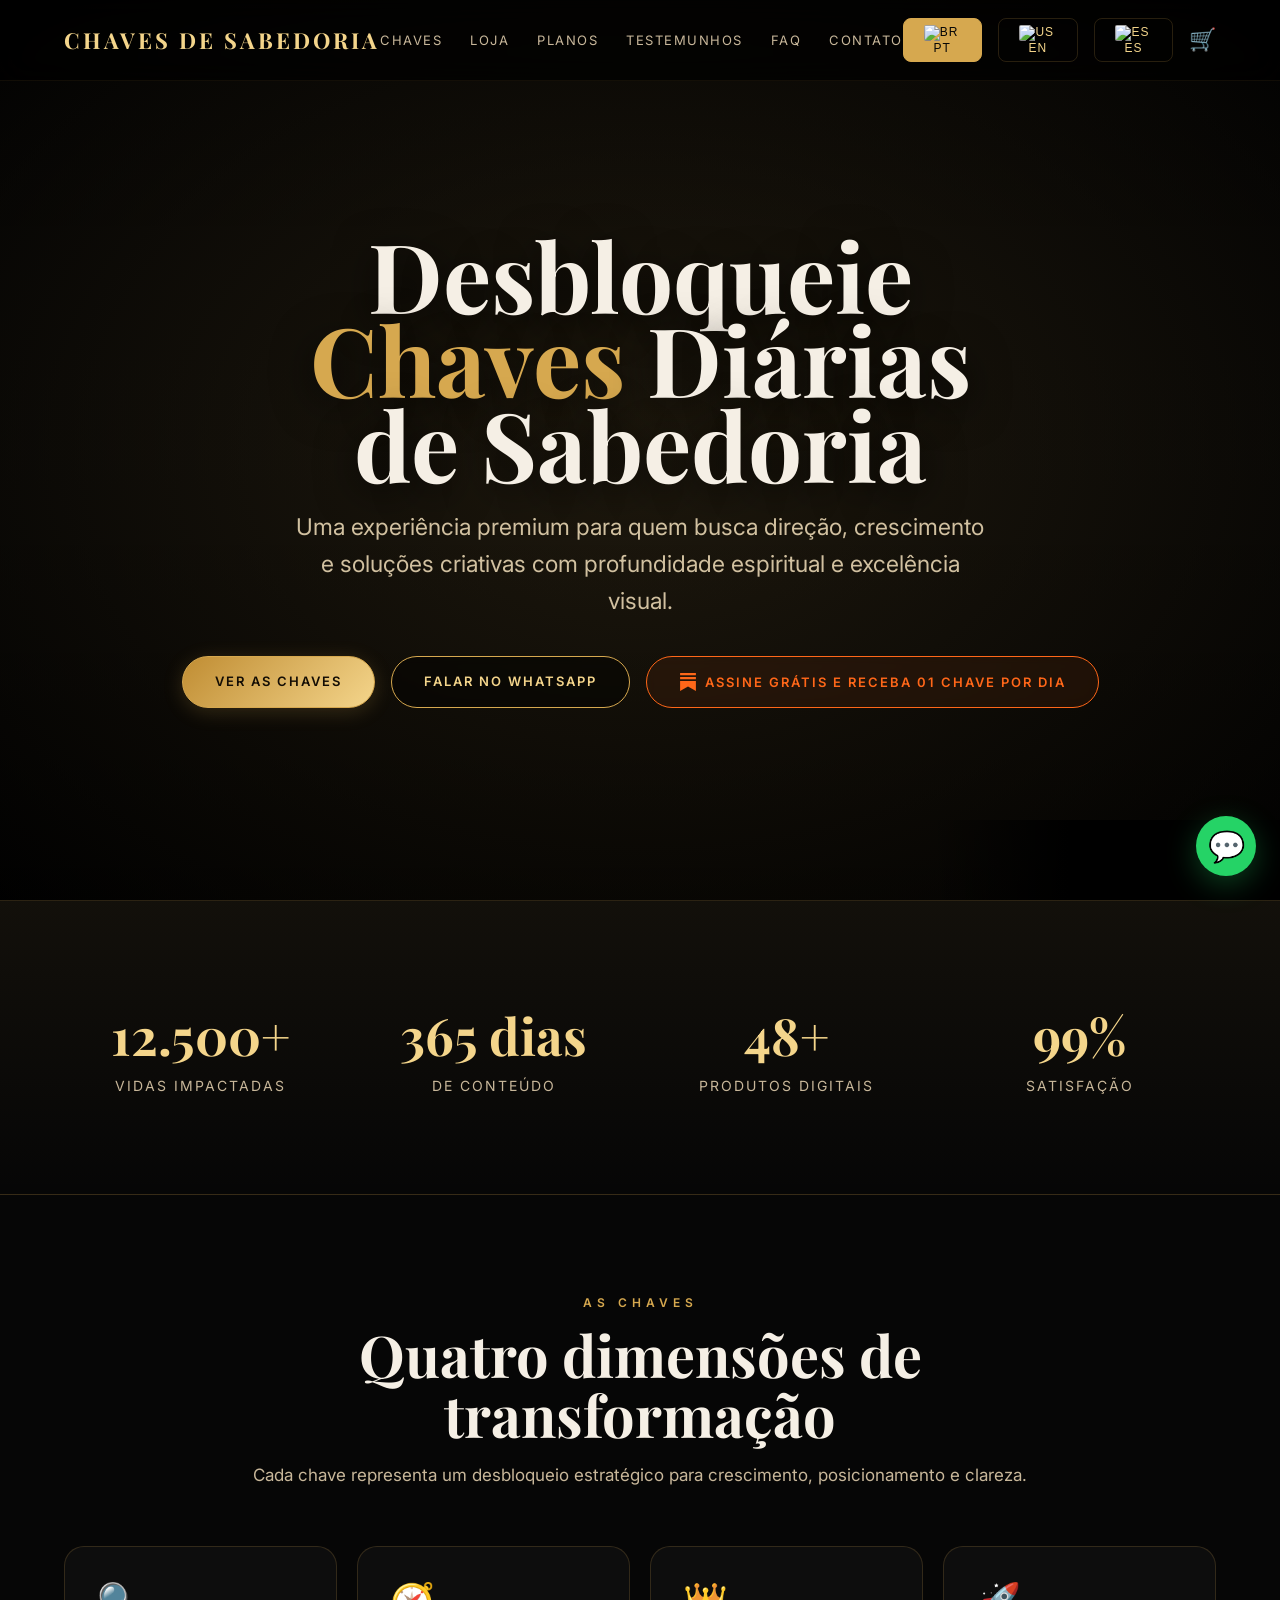
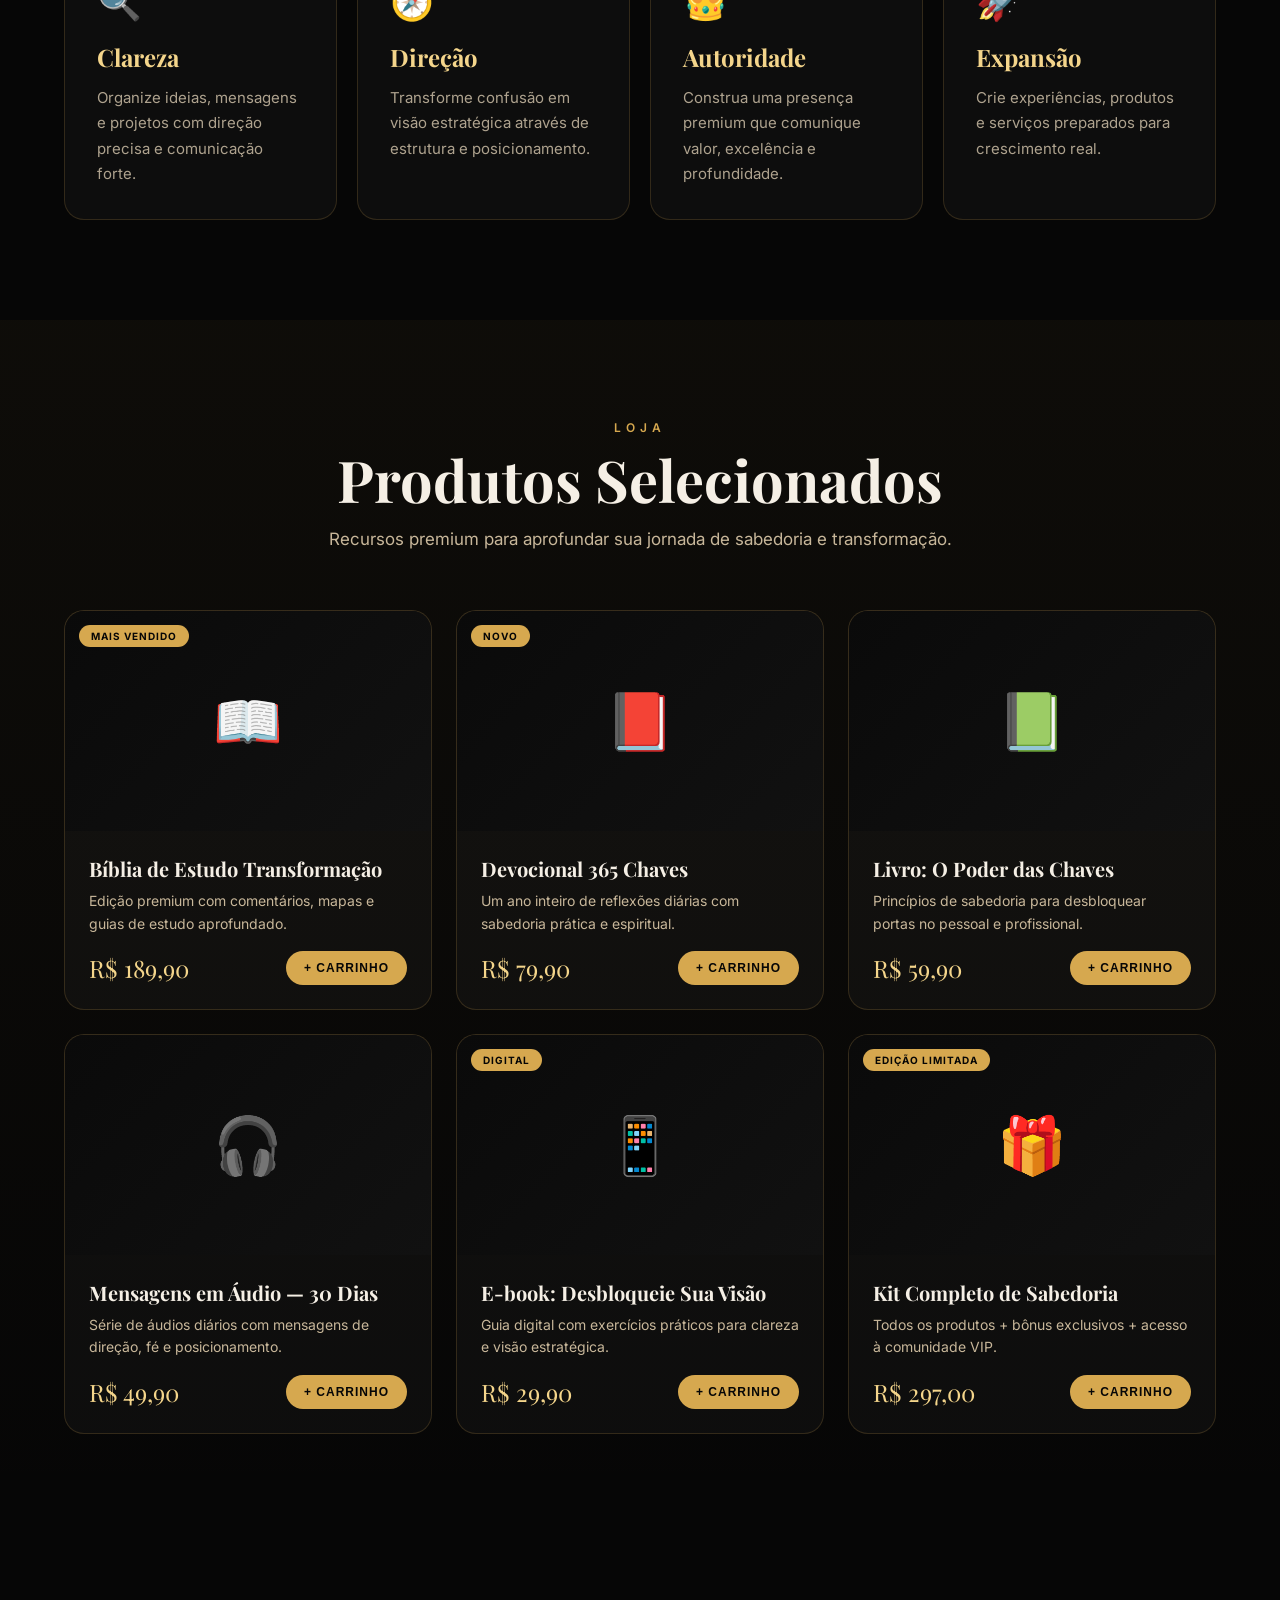
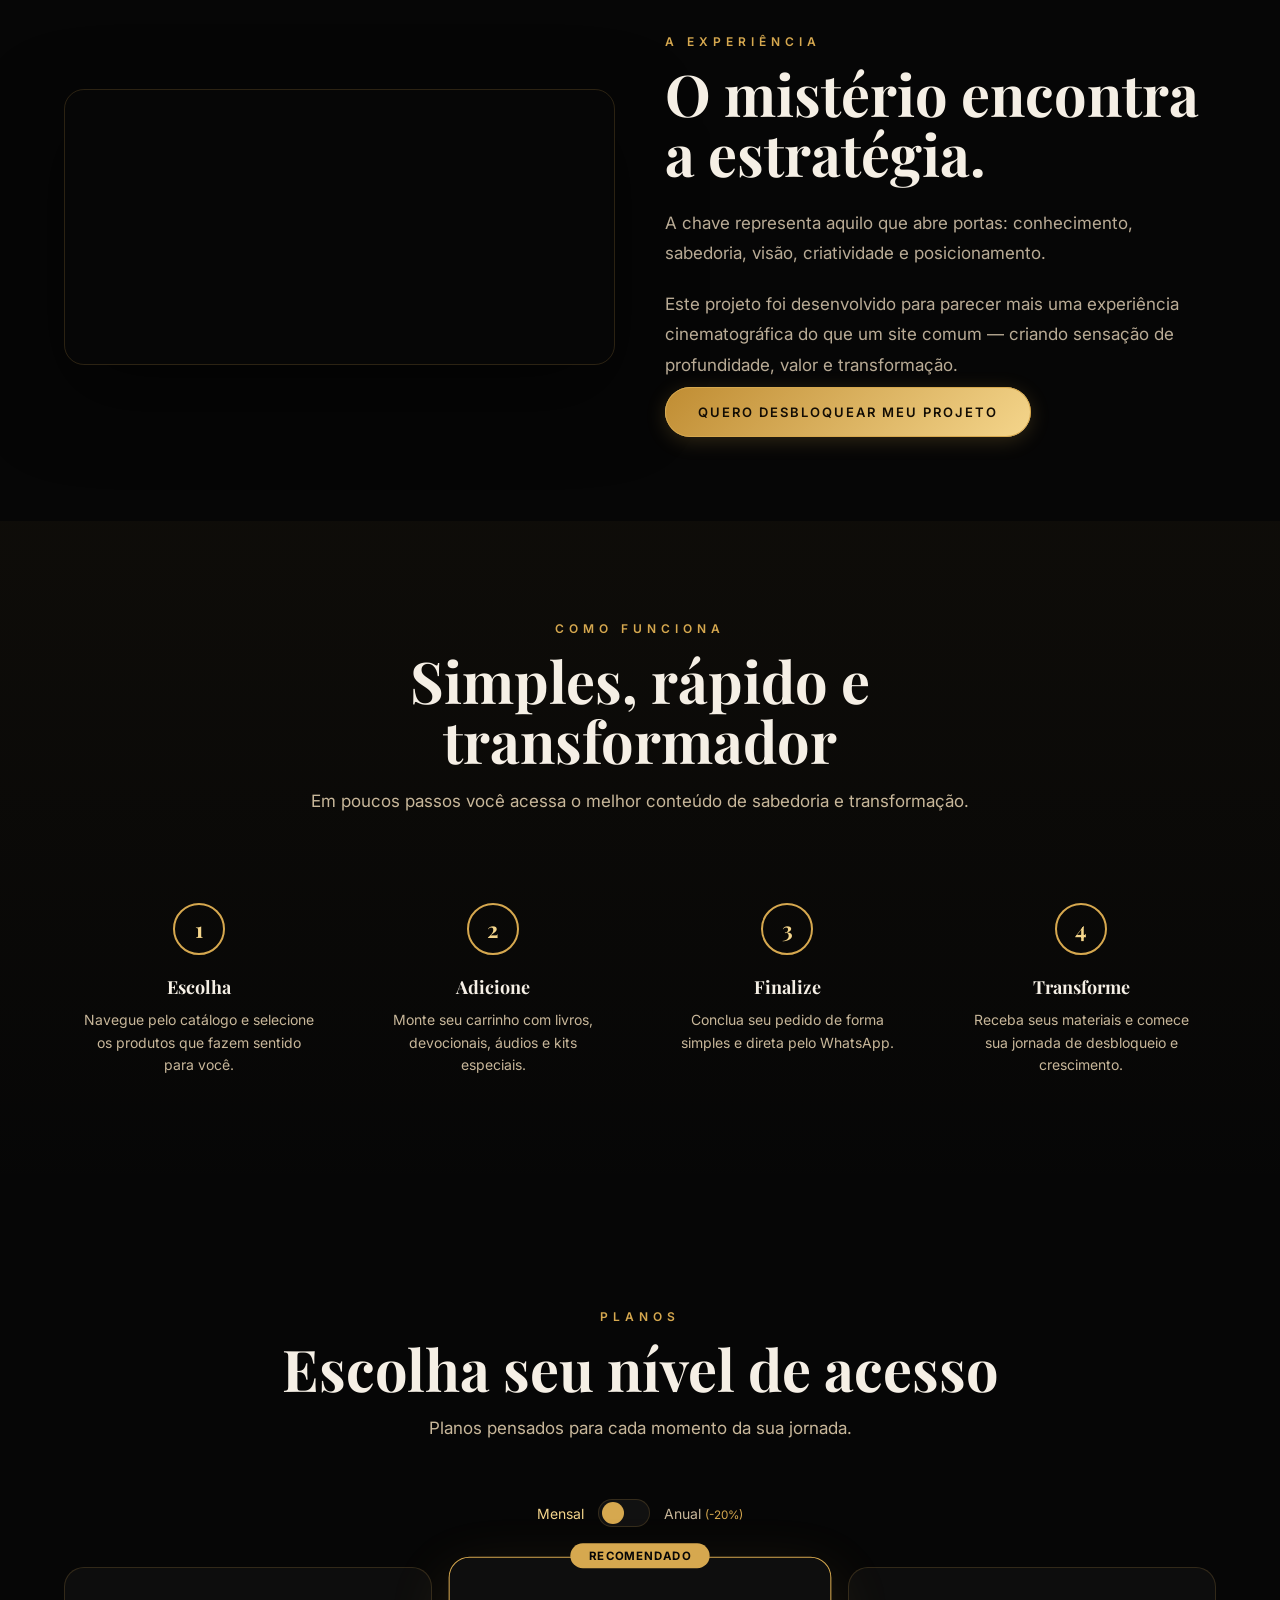
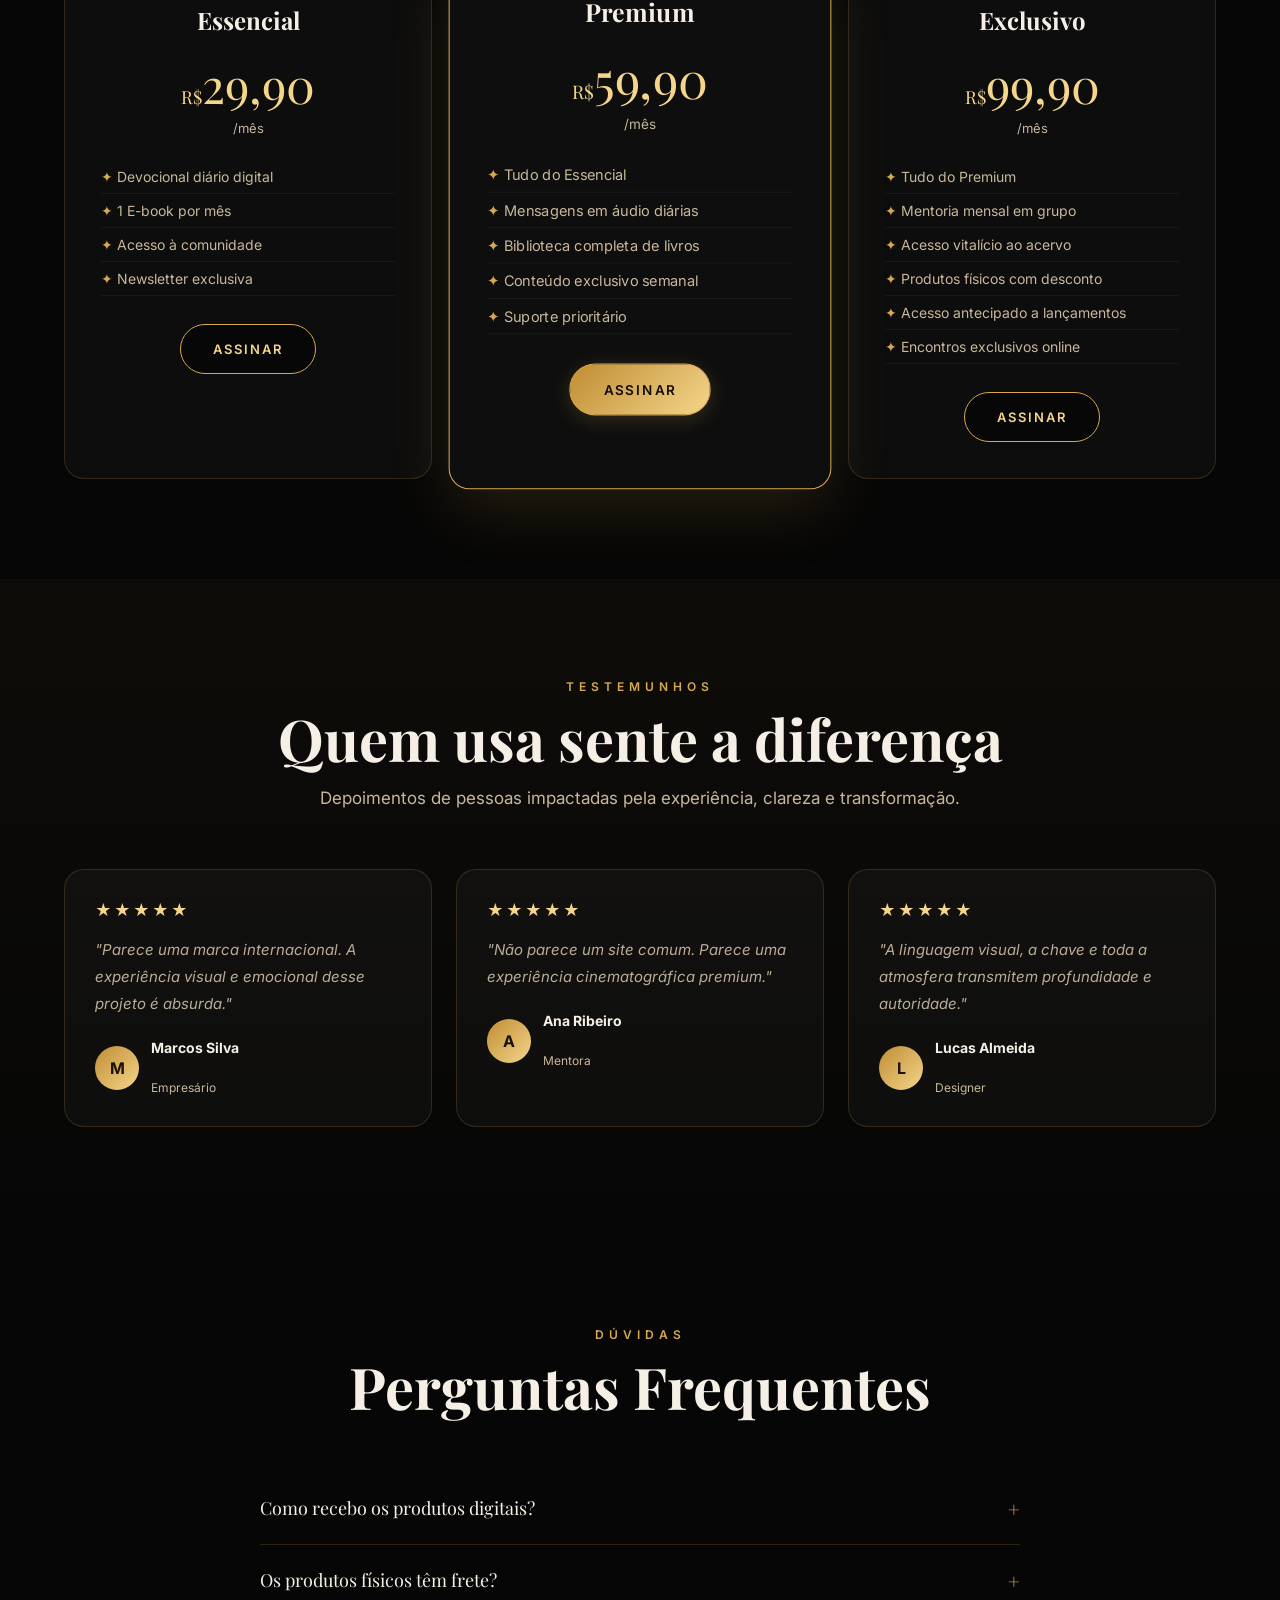
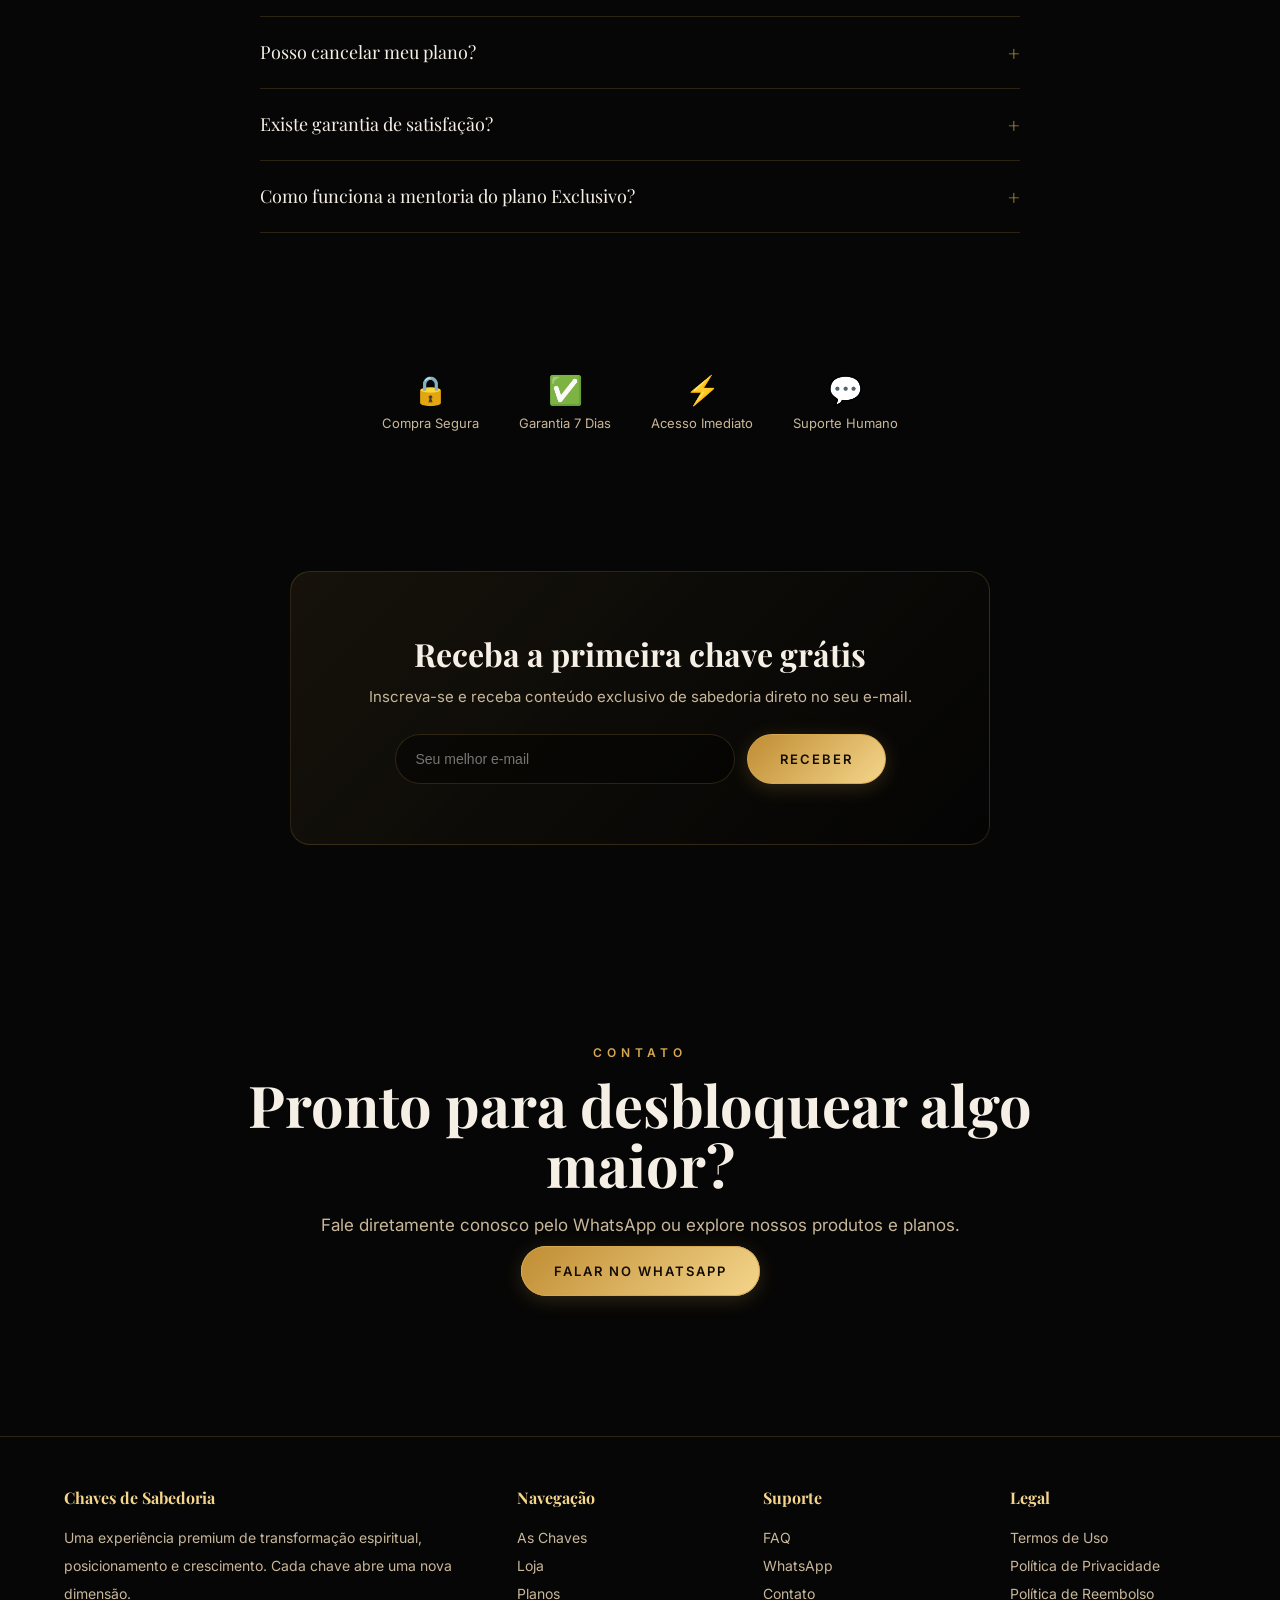
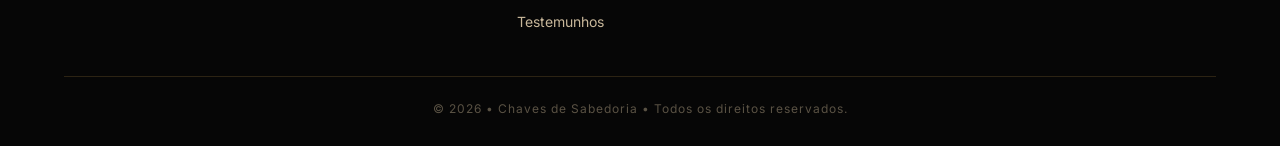
==== commit affe5e8d: "Upgrade: Novo marketplace Chaves de Sabedoria com catalogo, carrinho, planos, FAQ, i18n e design pre" ====
--- a/index.html
+++ b/index.html
@@ -1,537 +1,485 @@
 <!DOCTYPE html>
 <html lang="pt-BR">
 <head>
-    <meta charset="UTF-8">
-    <meta name="viewport" content="width=device-width, initial-scale=1.0">
-    <title>Sabedoria Revelada - Uma Chave Por Dia</title>
-    
-    <link rel="preconnect" href="https://fonts.googleapis.com">
-    <link rel="preconnect" href="https://fonts.gstatic.com" crossorigin>
-    <link href="https://fonts.googleapis.com/css2?family=Instrument+Serif:ital@0;1&family=Plus+Jakarta+Sans:ital,wght@0,300..800;1,300..800&display=swap" rel="stylesheet">
-    
-    <script src="https://unpkg.com/@studio-freight/lenis@1.0.34/dist/lenis.min.js"></script>
-
-    <style>
-        :root {
-            --bg: #050505;
-            --text: #F2F2F2;
-            --text-muted: #888888;
-            --accent: #E5C07B;
-            --surface: rgba(25, 25, 25, 0.6);
-            --border: rgba(255, 255, 255, 0.08);
-            
-            --font-display: 'Instrument Serif', serif;
-            --font-sans: 'Plus Jakarta Sans', sans-serif;
-            
-            --ease: cubic-bezier(0.25, 1, 0.5, 1);
-        }
-
-        * { margin: 0; padding: 0; box-sizing: border-box; }
-        body { background-color: var(--bg); color: var(--text); font-family: var(--font-sans); overflow-x: hidden; -webkit-font-smoothing: antialiased; }
-        
-        body::before {
-            content: ''; position: fixed; inset: 0; width: 100vw; height: 100vh; pointer-events: none; z-index: 9999; opacity: 0.04;
-            background-image: url("data:image/svg+xml,%3Csvg viewBox='0 0 200 200' xmlns='http://www.w3.org/2000/svg'%3E%3Cfilter id='noiseFilter'%3E%3CfeTurbulence type='fractalNoise' baseFrequency='0.65' numOctaves='3' stitchTiles='stitch'/%3E%3C/filter%3E%3Crect width='100%25' height='100%25' filter='url(%23noiseFilter)'/%3E%3C/svg%3E");
-        }
-
-        ::selection { background: var(--text); color: var(--bg); }
-
-        html.lenis { height: auto; }
-        .lenis.lenis-smooth { scroll-behavior: auto; }
-        .lenis.lenis-smooth [data-lenis-prevent] { overscroll-behavior: contain; }
-        .lenis.lenis-stopped { overflow: hidden; }
-        .lenis.lenis-scrolling iframe { pointer-events: none; }
-
-        h1, h2, h3 { font-family: var(--font-display); font-weight: 400; line-height: 1.1; }
-        p { line-height: 1.6; font-size: 1.125rem; color: var(--text-muted); }
-        
-        .container { max-width: 1400px; margin: 0 auto; padding: 0 5vw; }
-
-        nav { position: fixed; top: 0; left: 0; right: 0; padding: 2rem 0; z-index: 100; mix-blend-mode: difference; transition: padding 0.3s var(--ease); }
-        nav.scrolled { padding: 1rem 0; background: rgba(0,0,0,0.5); backdrop-filter: blur(10px); mix-blend-mode: normal; }
-        .nav-content { display: flex; justify-content: space-between; align-items: center; }
-        .nav-left, .nav-right { flex: 1; display: flex; }
-        .nav-right { justify-content: flex-end; gap: 1rem; align-items: center; }
-        
-        .logo { flex: 0 0 auto; font-family: var(--font-display); font-size: 2.2rem; color: #fff; text-decoration: none; text-align: center; line-height: 1; white-space: nowrap; }
-        .logo span { font-family: var(--font-sans); font-size: 0.65rem; letter-spacing: 0.3em; text-transform: uppercase; display: block; margin-top: 0.5rem; color: var(--text-muted); }
-
-        .lang-link { display: flex; align-items: center; gap: 6px; color: #fff; text-decoration: none; font-size: 0.85rem; font-weight: 600; opacity: 0.5; transition: opacity 0.3s var(--ease); }
-        .lang-link img { border-radius: 2px; box-shadow: 0 1px 3px rgba(0,0,0,0.5); margin-top: 1px; }
-        .lang-link:hover, .lang-link.active { opacity: 1; }
-
-        .btn-nav { background: #fff; color: #000; padding: 0.8rem 1.5rem; border-radius: 100px; text-decoration: none; font-size: 0.85rem; font-weight: 700; transition: transform 0.3s var(--ease), box-shadow 0.3s var(--ease); }
-        .btn-nav:hover { transform: scale(1.05); box-shadow: 0 0 20px rgba(255,255,255,0.3); }
-
-        .hero { min-height: 100vh; display: flex; flex-direction: column; justify-content: center; align-items: center; text-align: center; padding-top: 15vh; position: relative; }
-
-        .hero-key-wrapper { display: flex; flex-direction: column; align-items: center; justify-content: center; text-decoration: none; margin-bottom: 3rem; position: relative; z-index: 10; width: 100%; cursor: pointer; }
-        
-        /* Animated Smoke behind the key */
-        .smoke-particles { position: absolute; width: 100%; height: 100%; top: 0; left: 0; pointer-events: none; z-index: -1; display: flex; align-items: center; justify-content: center; }
-        .smoke-particle {
-            position: absolute; width: 80px; height: 80px; background: rgba(255, 255, 255, 0.08);
-            border-radius: 50%; filter: blur(25px); animation: smokeRise 5s infinite linear;
-        }
-        .smoke-particle:nth-child(1) { left: 30%; animation-delay: 0s; animation-duration: 6s; }
-        .smoke-particle:nth-child(2) { left: 50%; animation-delay: 2s; animation-duration: 5s; }
-        .smoke-particle:nth-child(3) { left: 70%; animation-delay: 1s; animation-duration: 7s; }
-        @keyframes smokeRise {
-            0% { transform: translateY(30px) scale(0.8); opacity: 0; }
-            50% { opacity: 0.8; }
-            100% { transform: translateY(-80px) scale(2.5); opacity: 0; }
-        }
-
-        .hero-img { width: 500px; max-width: 90vw; filter: drop-shadow(0 20px 40px rgba(0,0,0,0.8)); animation: float-key 6s ease-in-out infinite; border-radius: 20px; mix-blend-mode: screen; transition: filter 0.5s var(--ease), transform 0.5s var(--ease); margin: 0 auto; position: relative; z-index: 2; }
-        @keyframes float-key { 0%, 100% { transform: translateY(0); } 50% { transform: translateY(-15px); } }
-        .hero-key-wrapper:hover .hero-img { filter: drop-shadow(0 20px 40px rgba(229, 192, 123, 0.6)); transform: scale(1.05); }
-        
-        /* Key Turning Animation */
-        .hero-key-wrapper.is-turning .hero-img {
-            animation: none; /* stop float */
-            transform: rotate(180deg) scale(1.2);
-            filter: drop-shadow(0 0 80px rgba(229, 192, 123, 1));
-            transition: transform 0.8s cubic-bezier(0.68, -0.55, 0.265, 1.55), filter 0.8s ease;
-        }
-
-        .key-tooltip {
-            background: var(--accent);
-            color: #000;
-            padding: 12px 30px;
-            border-radius: 100px;
-            font-size: 1.1rem;
-            margin-top: 20px;
-            transition: all 0.3s var(--ease);
-            font-family: var(--font-sans);
-            box-shadow: 0 10px 30px rgba(229, 192, 123, 0.4);
-            font-weight: 800;
-            text-transform: uppercase;
-            letter-spacing: 1px;
-            position: relative;
-            z-index: 2;
-        }
-        .hero-key-wrapper:hover .key-tooltip { background: #fff; transform: translateY(-5px); box-shadow: 0 15px 40px rgba(255, 255, 255, 0.3); }
-
-        .hero h1 { font-size: clamp(3rem, 8vw, 6rem); letter-spacing: -0.05em; line-height: 0.95; z-index: 2; position: relative; transition: opacity 0.5s ease; }
-        .hero h1 span { display: block; font-style: italic; color: var(--accent); opacity: 0.9; }
-        .hero p { max-width: 600px; margin: 2rem auto; font-size: 1.25rem; z-index: 2; position: relative; transition: opacity 0.5s ease; }
-
-        /* 3D Portal Doors Overlay */
-        .portal-overlay {
-            position: fixed; inset: 0; z-index: 99998; pointer-events: none;
-            display: flex; perspective: 1500px; overflow: hidden;
-            opacity: 0; transition: opacity 0.3s;
-        }
-        .portal-door {
-            width: 50vw; height: 100vh; background: #080808;
-            background-image: url('epic_cross_door_1778107042325.png');
-            background-size: 100vw 100vh;
-            background-repeat: no-repeat;
-            border-right: 1px solid rgba(0,0,0,0.8); box-shadow: inset 0 0 150px rgba(0,0,0,0.9);
-            transition: transform 3.5s cubic-bezier(0.4, 0, 0.2, 1);
-            position: relative;
-        }
-        .portal-door.left { transform-origin: left center; background-position: left top; }
-        .portal-door.right { border-right: none; border-left: 1px solid rgba(0,0,0,0.8); transform-origin: right center; background-position: right top; }
-        
-        /* Inner glow on doors */
-        .portal-door::after {
-            content: ''; position: absolute; top: 0; bottom: 0; width: 100px;
-            background: linear-gradient(to right, rgba(229, 192, 123, 0.1), transparent);
-            opacity: 0; transition: opacity 1s; pointer-events: none;
-        }
-        .portal-door.left::after { right: 0; background: linear-gradient(to left, rgba(229, 192, 123, 0.1), transparent); }
-        .portal-door.right::after { left: 0; }
-
-        /* Visible State */
-        body.portal-visible { overflow: hidden !important; }
-        body.portal-visible .portal-overlay { opacity: 1; pointer-events: auto; }
-
-        /* Open State */
-        body.portal-active .portal-door.left { transform: rotateY(90deg); }
-        body.portal-active .portal-door.right { transform: rotateY(-90deg); }
-        body.portal-active .portal-door::after { opacity: 1; }
-
-        /* Scroll Modal behind doors */
-        .scroll-modal-container {
-            position: fixed; inset: 0; z-index: 99997; pointer-events: none;
-            display: flex; justify-content: center;
-            background-color: #f4ecd8; /* Parchment base */
-            background-image: url('seamless_parchment_texture_1778108463499.png');
-            background-size: cover; background-position: center;
-            opacity: 0; transition: opacity 2s ease 1s; /* Fades in smoothly as doors open */
-        }
-        body.portal-active .scroll-modal-container { pointer-events: auto; opacity: 1; z-index: 99999; }
-
-        .scroll-modal {
-            width: 100vw; max-width: 900px; height: 100vh;
-            overflow-y: auto; overflow-x: hidden;
-            padding: 15vh 5vw 20vh; /* Plenty of space top and bottom */
-            scrollbar-width: thin; scrollbar-color: rgba(139, 69, 19, 0.5) transparent;
-            position: relative;
-        }
-        .scroll-modal::-webkit-scrollbar { width: 8px; }
-        .scroll-modal::-webkit-scrollbar-track { background: transparent; }
-        .scroll-modal::-webkit-scrollbar-thumb { background: rgba(139, 69, 19, 0.5); border-radius: 10px; }
-        
-        .scroll-close {
-            position: fixed; top: 30px; right: 30px; color: #fff; cursor: pointer;
-            font-size: 1.5rem; background: rgba(0,0,0,0.8); border: 1px solid rgba(255,255,255,0.2);
-            width: 50px; height: 50px; border-radius: 50%; display: flex; align-items: center; justify-content: center; z-index: 100000;
-            transition: all 0.3s; box-shadow: 0 4px 20px rgba(0,0,0,0.5);
-        }
-        .scroll-close:hover { background: #000; transform: scale(1.1); }
-
-        .scroll-content { position: relative; z-index: 2; }
-        .scroll-content h3 { display: none; }
-        .scroll-content p { 
-            font-family: 'Times New Roman', Times, serif; 
-            color: #0d0804; font-weight: 500; font-size: 1.5rem; line-height: 1.8; text-shadow: none; 
-            margin-bottom: 2rem; background: transparent; padding: 0; 
-            border: none; backdrop-filter: none; text-align: center; 
-        }
-
-        /* Make button match parchment style */
-        .scroll-content .btn-huge {
-            background: #2E1F11; color: #f4ecd8; border: 2px solid #2E1F11; box-shadow: none;
-        }
-        .scroll-content .btn-huge::before { background: #4a331c; }
-        .scroll-content .btn-huge:hover { color: #fff; box-shadow: 0 10px 30px rgba(46, 31, 17, 0.4); }
-
-
-        .badge { background: rgba(255, 255, 255, 0.05); backdrop-filter: blur(20px); border: 1px solid var(--border); padding: 0.5rem 1rem; border-radius: 100px; font-size: 0.8rem; font-weight: 600; text-transform: uppercase; letter-spacing: 0.1em; margin-bottom: 3rem; display: inline-flex; align-items: center; gap: 10px; z-index: 2; position: relative; }
-        .badge-dot { width: 8px; height: 8px; background: #25d366; border-radius: 50%; box-shadow: 0 0 10px #25d366; animation: pulse-dot 2s infinite; }
-        @keyframes pulse-dot { 0% { box-shadow: 0 0 0 0 rgba(37, 211, 102, 0.7); } 70% { box-shadow: 0 0 0 10px rgba(37, 211, 102, 0); } 100% { box-shadow: 0 0 0 0 rgba(37, 211, 102, 0); } }
-
-        .section { padding: 10rem 0; position: relative; }
-        .section-header { margin-bottom: 5rem; }
-        .section-header h2 { font-size: clamp(2.5rem, 5vw, 4rem); letter-spacing: -0.02em; }
-
-        .bento-grid { display: grid; grid-template-columns: repeat(12, 1fr); gap: 1.5rem; grid-auto-rows: minmax(350px, auto); }
-        .bento-item { background: var(--surface); border: 1px solid var(--border); border-radius: 32px; padding: 3.5rem; position: relative; overflow: hidden; display: flex; flex-direction: column; justify-content: space-between; transition: transform 0.6s var(--ease), background 0.6s var(--ease), border-color 0.6s var(--ease); backdrop-filter: blur(20px); -webkit-backdrop-filter: blur(20px); }
-        .bento-item:hover { transform: translateY(-10px); background: rgba(40, 40, 40, 0.8); border-color: rgba(255,255,255,0.2); }
-        .bento-item.large { grid-column: span 8; }
-        .bento-item.small { grid-column: span 4; }
-        .bento-item.medium { grid-column: span 6; }
-        .bento-item h3 { font-size: 1.8rem; margin-bottom: 1rem; }
-        .bento-icon { font-size: 4rem; color: var(--accent); margin-bottom: 2rem; font-family: var(--font-display); font-style: italic; opacity: 0.8; }
-
-        .samples-grid { display: grid; grid-template-columns: repeat(auto-fit, minmax(350px, 1fr)); gap: 3rem; }
-        .sample-card { padding-top: 2rem; border-top: 1px solid var(--border); transition: border-color 0.4s var(--ease); }
-        .sample-card:hover { border-top-color: var(--accent); }
-        .sample-card h4 { font-family: var(--font-display); font-size: 2rem; color: #fff; margin-bottom: 1rem; line-height: 1.2; }
-
-        .pricing { text-align: center; max-width: 800px; margin: 0 auto; }
-        .price-huge { font-family: var(--font-display); font-size: clamp(4rem, 10vw, 8rem); line-height: 0.9; margin: 2rem 0; color: var(--accent); text-shadow: 0 0 80px rgba(229, 192, 123, 0.2); }
-        .price-sub { font-size: 1.5rem; color: #fff; }
-
-        .btn-huge { display: inline-flex; align-items: center; justify-content: center; background: #fff; color: #000; font-size: 1.25rem; font-weight: 700; padding: 1.5rem 4rem; border-radius: 100px; text-decoration: none; margin-top: 4rem; transition: all 0.5s var(--ease); position: relative; overflow: hidden; box-shadow: 0 10px 30px rgba(255,255,255,0.1); }
-        .btn-huge::before { content: ''; position: absolute; top: 0; left: 0; right: 0; bottom: 0; background: var(--accent); transform: scaleY(0); transform-origin: bottom; transition: transform 0.5s var(--ease); z-index: 1; border-radius: 100px; }
-        .btn-huge:hover::before { transform: scaleY(1); }
-        .btn-huge span { position: relative; z-index: 2; }
-        .btn-huge:hover { color: #000; box-shadow: 0 20px 50px rgba(229, 192, 123, 0.3); transform: translateY(-5px); }
-
-        .faq-item { border-bottom: 1px solid var(--border); padding: 2.5rem 0; cursor: pointer; transition: border-color 0.3s var(--ease); }
-        .faq-item:hover { border-color: rgba(255,255,255,0.2); }
-        .faq-question { display: flex; justify-content: space-between; align-items: center; font-size: clamp(1.5rem, 3vw, 2.5rem); font-family: var(--font-display); color: #fff; }
-        .faq-answer { max-height: 0; overflow: hidden; transition: max-height 0.5s var(--ease), margin 0.5s var(--ease); color: var(--text-muted); padding-right: 2rem; font-size: 1.2rem; }
-        .faq-item.active .faq-answer { max-height: 300px; margin-top: 1.5rem; }
-        .faq-icon { font-size: 2.5rem; font-weight: 300; transition: transform 0.5s var(--ease); color: var(--accent); }
-        .faq-item.active .faq-icon { transform: rotate(45deg); }
-
-        footer { padding: 5rem 0; text-align: center; border-top: 1px solid var(--border); font-size: 0.9rem; }
-
-        .reveal { opacity: 0; filter: blur(10px); transform: translateY(60px); transition: opacity 1.2s var(--ease), filter 1.2s var(--ease), transform 1.2s var(--ease); }
-        .reveal.active { opacity: 1; filter: blur(0); transform: translateY(0); }
-        .delay-1 { transition-delay: 0.1s; }
-        .delay-2 { transition-delay: 0.2s; }
-        .delay-3 { transition-delay: 0.3s; }
-
-        .whatsapp-wrapper { position: fixed; bottom: 30px; right: 30px; z-index: 1000; display: flex; flex-direction: column; align-items: flex-end; gap: 10px; }
-        .whatsapp-text { background-color: #FFF; color: #000; padding: 6px 14px; border-radius: 20px; font-size: 0.9rem; font-weight: 800; box-shadow: 0 5px 15px rgba(0,0,0,0.3); position: relative; animation: bounce-msg 2s infinite; font-family: var(--font-sans); }
-        .whatsapp-text::after { content: ''; position: absolute; bottom: -6px; right: 20px; border-width: 6px 6px 0; border-style: solid; border-color: #FFF transparent transparent transparent; }
-        @keyframes bounce-msg { 0%, 100% { transform: translateY(0); } 50% { transform: translateY(-5px); } }
-        .whatsapp-float { width: 60px; height: 60px; background-color: #25d366; color: #FFF; border-radius: 50px; display: flex; align-items: center; justify-content: center; box-shadow: 0 4px 15px rgba(37, 211, 102, 0.4); transition: all 0.3s ease; text-decoration: none; animation: pulse-wa 2s infinite; }
-        .whatsapp-float:hover { background-color: #128C7E; transform: scale(1.1); }
-        @keyframes pulse-wa { 0% { box-shadow: 0 0 0 0 rgba(37, 211, 102, 0.7); } 70% { box-shadow: 0 0 0 15px rgba(37, 211, 102, 0); } 100% { box-shadow: 0 0 0 0 rgba(37, 211, 102, 0); } }
-
-        @media (max-width: 1024px) { .bento-item.large, .bento-item.small, .bento-item.medium { grid-column: span 12; } .bento-grid { grid-auto-rows: auto; } .bento-item { padding: 2.5rem; } .section { padding: 6rem 0; } }
-        @media (max-width: 768px) { .nav-content { flex-direction: column; gap: 1rem; } .nav-right { justify-content: center; width: 100%; } .btn-nav { display: none; } .hero-img { width: 300px; } .faq-question { font-size: 1.5rem; } nav { padding: 1rem 0; } .whatsapp-wrapper { bottom: 30px; right: 20px; } .whatsapp-float { width: 55px; height: 55px; } }
-    </style>
+<meta charset="UTF-8">
+<meta name="viewport" content="width=device-width, initial-scale=1.0">
+<title>Chaves de Sabedoria — Marketplace Premium de Transformação</title>
+<meta name="description" content="Desbloqueie chaves de sabedoria: livros, bíblias, devocionais e mentoria para crescimento espiritual e posicionamento estratégico.">
+<meta property="og:title" content="Chaves de Sabedoria — Marketplace Premium">
+<meta property="og:description" content="Uma experiência premium para quem busca direção, crescimento e soluções criativas com profundidade espiritual.">
+<meta property="og:type" content="website">
+<meta name="theme-color" content="#d6a84f">
+<link rel="stylesheet" href="styles.css">
 </head>
 <body>
-    <!-- Portal Overlay -->
-    <div class="portal-overlay">
-        <div class="portal-door left"></div>
-        <div class="portal-door right"></div>
-    </div>
-
-    <!-- Scroll Modal -->
-    <div class="scroll-modal-container">
-        <div class="scroll-modal" data-lenis-prevent="true">
-            <div class="scroll-overlay-dark"></div>
-            <div class="scroll-close" onclick="closePortal()">✕</div>
-            <div class="scroll-content">
-                <h3></h3>
-                <p>A Sua Chave Diária de Sabedoria Hoje é:<br><br><b>Dois Gravetos: A Cruz Da Viúva</b><br><br>"Ela respondeu: 'Tão certo como vive o Senhor, teu Deus, não tenho pão algum; tenho apenas um punhado de farinha numa tigela e um pouco de azeite num jarro. Estou apanhando uns gravetos para preparar o alimento para mim e para meu filho; depois disso, vamos morrer.'" (1 Reis 17:12)<br><br>A viúva de Sarepta não havia marcado nenhum encontro. Foi buscar madeira para a última refeição — dois gravetos, um filho com fome e a certeza de que aquilo seria o fim. Sem saber, estava preparando Os Dois Gravetos da Última Refeição.<br><br>O detalhe está numa ação de seis palavras: estava apanhando dois gravetos. Na forma como a lenha era disposta para cozinhar no Oriente Médio antigo, dois gravetos cruzados formavam o arranjo natural para o fogo — uma cruz antes que a cruz existisse. A viúva preparava sua morte em forma de cruz sem saber. Gálatas 3:13 afirma que Cristo se tornou maldição pendurado no madeiro. A provisão chegou a ela no exato momento em que suas mãos tocavam o formato da redenção. O que ela enxergava como postura de desespero era, na linguagem de Deus, postura de adoração.<br><br>Quantas vezes você chegou ao seu último punhado? A última reserva, a última paciência, a última tentativa antes de dizer "vamos morrer." Nesse momento exato — não depois — é quando a presença incomoda aparece e muda a pergunta de "quanto me resta?" para "o que Deus está preparando?"<br><br>Olhe para o que está chamando de fim e pergunte o que Deus está montando ali. Não espere a crise acabar para reconhecer o milagre dentro dela. Nas próximas 24 horas, a chave de sabedoria que você está recebendo hoje é que Deus aparece quando você está segurando Os Dois Gravetos da Última Refeição.<br><br>Quais são seus "dois gravetos" hoje — o que você chama de fim e que Deus pode estar chamando de início?</p>
-                <a href="SEU_LINK_SUBSTACK_AQUI" class="btn-huge" style="margin-top: 1rem; padding: 1rem 2rem; font-size: 1.1rem; width: 100%;">
-                    <span>Quero Receber Minhas Chaves</span>
-                </a>
-            </div>
-        </div>
-    </div>
-
-    <nav id="navbar">
-        <div class="container nav-content">
-            <div class="nav-left"></div>
-            <a href="#" class="logo">Sabedoria Revelada<br><span>Uma Chave Por Dia</span></a>
-            <div class="nav-right">
-                <a href="index.html" class="lang-link active"><img src="https://flagcdn.com/w20/br.png" alt="PT" width="16"> PT</a>
-                <a href="index-en.html" class="lang-link "><img src="https://flagcdn.com/w20/us.png" alt="EN" width="16"> EN</a>
-                <a href="index-es.html" class="lang-link "><img src="https://flagcdn.com/w20/es.png" alt="ES" width="16"> ES</a>
-                <a href="SEU_LINK_SUBSTACK_AQUI" class="btn-nav">Acesso Gratuito</a>
-            </div>
-        </div>
-    </nav>
-
-    <section class="hero" id="inicio">
-        <div class="container">
-            <div class="badge reveal">
-                <div class="badge-dot"></div>
-                Acesso gratuito encerra em 10 de maio
-            </div>
-            
-            <a href="#" class="hero-key-wrapper reveal delay-1" onclick="turnKey(event)">
-                <div class="smoke-particles">
-                    <div class="smoke-particle"></div>
-                    <div class="smoke-particle"></div>
-                    <div class="smoke-particle"></div>
-                </div>
-                <video src="cinematic_key.mp4" autoplay loop muted playsinline class="hero-img" id="heroKey"></video>
-                <div class="key-tooltip" id="keyTooltip">Clique na chave e receba sabedoria diária.</div>
-            </a>
-            
-            <h1 class="reveal delay-2" id="heroH1">Uma chave pode abrir o que <span>anos não conseguiram.</span></h1>
-            <p class="reveal delay-3" id="heroP">Não é um devocional comum. É uma chave escavada da Palavra com método real — entregue todo dia, diretamente no seu e-mail.</p>
-        </div>
-    </section>
-
-    <!-- BENTO BOX PROMISE -->
-    <section class="section">
-        <div class="container">
-            <div class="section-header reveal">
-                <h2>O que você vai receber.</h2>
-            </div>
-            
-            <div class="bento-grid">
-                <div class="bento-item large reveal">
-                    <div class="bento-icon">01</div>
-                    <div>
-                        <h3>Profundidade Real</h3>
-                        <p>Camadas culturais, linguísticas e históricas que a leitura comum nunca alcança. Mergulhe no texto original.</p>
-                    </div>
-                </div>
-                <div class="bento-item small reveal delay-1">
-                    <div class="bento-icon">02</div>
-                    <div>
-                        <h3>Linguagem que Confronta</h3>
-                        <p>Frases curtas. Ritmo intencional. Impacto que permanece.</p>
-                    </div>
-                </div>
-                <div class="bento-item medium reveal delay-2">
-                    <div class="bento-icon">03</div>
-                    <div>
-                        <h3>Aplicação Imediata</h3>
-                        <p>Uma pergunta incisiva ao final de cada texto que não te deixa sair igual de como entrou.</p>
-                    </div>
-                </div>
-                <div class="bento-item medium reveal delay-3">
-                    <div class="bento-icon">04</div>
-                    <div>
-                        <h3>Entregue Todo Dia</h3>
-                        <p>Direto no e-mail. Leitura de 3 min. Impacto para 24 horas. Disciplina sem esforço.</p>
-                    </div>
-                </div>
-            </div>
-        </div>
-    </section>
-
-    <!-- SAMPLES -->
-    <section class="section" style="background: #090909; border-top: 1px solid var(--border); border-bottom: 1px solid var(--border);">
-        <div class="container">
-            <div class="section-header reveal">
-                <h2>Amostras Reais</h2>
-                <p style="font-size: 1.5rem; margin-top: 1rem;">Três chaves reais provadas no texto. Este é o nível do que você recebe.</p>
-            </div>
-            <div class="samples-grid">
-                <div class="sample-card reveal">
-                    <h4>"Quietude Que Combate"<br>(Êx 14.13–14)</h4>
-                    <p>A palavra militar "ficai quietos" era ordem de batalha, não meditação.</p>
-                </div>
-                <div class="sample-card reveal delay-1">
-                    <h4>"O Anônimo Que Fugiu Nu"<br>(Mc 14.51)</h4>
-                    <p>O único humano que foge nu nas Escrituras é Adão. O Getsêmani ecoou o Éden.</p>
-                </div>
-                <div class="sample-card reveal delay-2">
-                    <h4>"A Água Que Virou Oferta"<br>(2Sm 23.16)</h4>
-                    <p>Três homens romperam linhas de guerra por água. Davi entendeu: era sangue.</p>
-                </div>
-            </div>
-        </div>
-    </section>
-
-    <!-- PRICING -->
-    <section class="section">
-        <div class="container pricing reveal">
-            <h2>Acesso Ilimitado.</h2>
-            <div class="price-huge">R$50</div>
-            <div class="price-sub">Por mês. Apenas R$ 1,66 por dia.</div>
-            
-            <a href="SEU_LINK_SUBSTACK_AQUI" class="btn-huge">
-                <span>Quero Receber as Chaves</span>
-            </a>
-            
-            <p style="margin-top: 2rem; font-size: 1rem;">Sem contratos. Cancele quando quiser com um clique.</p>
-        </div>
-    </section>
-
-    <!-- FAQ -->
-    <section class="section" style="border-top: 1px solid var(--border);">
-        <div class="container" style="max-width: 900px;">
-            <h2 style="margin-bottom: 4rem;" class="reveal">FAQ</h2>
-            
-            <div class="faq-list reveal delay-1">
-                <div class="faq-item" onclick="this.classList.toggle('active')">
-                    <div class="faq-question">
-                        <span>Como vou receber?</span>
-                        <span class="faq-icon">+</span>
-                    </div>
-                    <div class="faq-answer">
-                        <p>Todo dia pela manhã no e-mail. É só abrir e ler.</p>
-                    </div>
-                </div>
-                <div class="faq-item" onclick="this.classList.toggle('active')">
-                    <div class="faq-question">
-                        <span>Tem período de fidelidade?</span>
-                        <span class="faq-icon">+</span>
-                    </div>
-                    <div class="faq-answer">
-                        <p>Não. Cancele a qualquer momento direto na plataforma.</p>
-                    </div>
-                </div>
-                <div class="faq-item" onclick="this.classList.toggle('active')">
-                    <div class="faq-question">
-                        <span>Terei acesso aos textos passados?</span>
-                        <span class="faq-icon">+</span>
-                    </div>
-                    <div class="faq-answer">
-                        <p>Sim! Ao assinar, você desbloqueia o arquivo histórico completo.</p>
-                    </div>
-                </div>
-            </div>
-        </div>
-    </section>
-
-    <div class="whatsapp-wrapper">
-        <div class="whatsapp-text">Fale agora conosco</div>
-        <a href="https://wa.me/5567999128212" class="whatsapp-float" target="_blank" rel="noopener noreferrer" aria-label="WhatsApp">
-            <svg xmlns="http://www.w3.org/2000/svg" viewBox="0 0 448 512" style="width: 35px; height: 35px; fill: #FFF;"><path d="M380.9 97.1C339 55.1 283.2 32 223.9 32c-122.4 0-222 99.6-222 222 0 39.1 10.2 77.3 29.6 111L0 480l117.7-30.9c32.4 17.7 68.9 27 106.1 27h.1c122.3 0 224.1-99.6 224.1-222 0-59.3-25.2-115-67.1-157zm-157 341.6c-33.2 0-65.7-8.9-94-25.7l-6.7-4-69.8 18.3L72 359.2l-4.4-7c-18.5-29.4-28.2-63.3-28.2-98.2 0-101.7 82.8-184.5 184.6-184.5 49.3 0 95.6 19.2 130.4 54.1 34.8 34.9 56.2 81.2 56.1 130.5 0 101.8-84.9 184.6-186.6 184.6zm101.2-138.2c-5.5-2.8-32.8-16.2-37.9-18-5.1-1.9-8.8-2.8-12.5 2.8-3.7 5.6-14.3 18-17.6 21.8-3.2 3.7-6.5 4.2-12 1.4-32.6-16.3-54-29.1-75.5-66-5.7-9.8 5.7-9.1 16.3-30.3 1.8-3.7 .9-6.9-.5-9.7-1.4-2.8-12.5-30.1-17.1-41.2-4.5-10.8-9.1-9.3-12.5-9.5-3.2-.2-6.9-.2-10.6-.2-3.7 0-9.7 1.4-14.8 6.9-5.1 5.6-19.4 19-19.4 46.3 0 27.3 19.9 53.7 22.6 57.4 2.8 3.7 39.1 59.7 94.8 83.8 35.2 15.2 49 16.5 66.6 13.9 10.7-1.6 32.8-13.4 37.4-26.4 4.6-13 4.6-24.1 3.2-26.4-1.3-2.5-5-3.9-10.5-6.6z"/></svg>
-        </a>
-    </div>
-
-    <footer>
-        <div class="container">
-            <p>&copy; 2025 Sabedoria Revelada. Todos os direitos reservados.</p>
-        </div>
-    </footer>
-
-    <script>
-        const lenis = new Lenis({ duration: 1.2, easing: (t) => Math.min(1, 1.001 - Math.pow(2, -10 * t)), direction: 'vertical', gestureDirection: 'vertical', smooth: true, mouseMultiplier: 1, smoothTouch: false, touchMultiplier: 2, infinite: false })
-        function raf(time) { lenis.raf(time); requestAnimationFrame(raf); }
-        requestAnimationFrame(raf);
-        
-        const observer = new IntersectionObserver((entries) => { entries.forEach(entry => { if (entry.isIntersecting) { entry.target.classList.add('active'); } }); }, { threshold: 0.1 });
-        document.querySelectorAll('.reveal').forEach(el => observer.observe(el));
-        window.addEventListener('scroll', () => { document.getElementById('navbar').classList.toggle('scrolled', window.scrollY > 50); });
-
-        const doorSound = new Audio('https://actions.google.com/sounds/v1/doors/wood_door_open.ogg');
-
-        
-        let autoScrollRaf;
-        let isHovered = false;
-        let scrollAccumulator = 0;
-        const scrollSpeed = 0.6; // Speed per frame
-
-        function autoScrollStep() {
-            const modal = document.querySelector('.scroll-modal');
-            if (!isHovered && document.body.classList.contains('portal-active') && modal.scrollTop < (modal.scrollHeight - modal.clientHeight - 50)) {
-                scrollAccumulator += scrollSpeed;
-                if (scrollAccumulator >= 1) {
-                    modal.scrollTop += Math.floor(scrollAccumulator);
-                    scrollAccumulator -= Math.floor(scrollAccumulator);
-                }
-            }
-            autoScrollRaf = requestAnimationFrame(autoScrollStep);
-        }
-
-        function startAutoScroll() {
-            const modal = document.querySelector('.scroll-modal');
-            modal.scrollTop = 0; // reset scroll
-            cancelAnimationFrame(autoScrollRaf);
-            scrollAccumulator = 0;
-            
-            // Start scrolling after 4 seconds
-            setTimeout(() => {
-                autoScrollRaf = requestAnimationFrame(autoScrollStep);
-            }, 4000);
-        }
-
-        document.querySelector('.scroll-modal').addEventListener('mouseenter', () => isHovered = true);
-        document.querySelector('.scroll-modal').addEventListener('mouseleave', () => isHovered = false);
-        document.querySelector('.scroll-modal').addEventListener('touchstart', () => isHovered = true);
-        document.querySelector('.scroll-modal').addEventListener('touchend', () => { setTimeout(() => isHovered=false, 2000) });
-
-        function turnKey(e) {
-            e.preventDefault();
-            const wrapper = document.querySelector('.hero-key-wrapper');
-            const tooltip = document.getElementById('keyTooltip');
-            const h1 = document.getElementById('heroH1');
-            const p = document.getElementById('heroP');
-            
-            // Start turn animation
-            wrapper.classList.add('is-turning');
-            tooltip.style.opacity = '0';
-            
-            // Fade in the closed doors
-            setTimeout(() => {
-                document.body.classList.add('portal-visible');
-            }, 400);
-
-            // Open the doors to reveal scroll
-            setTimeout(() => {
-                document.body.classList.add('portal-active');
-                startAutoScroll();
-                doorSound.play().catch(err => console.log('Audio auto-play blocked', err));
-            }, 800);
-        }
-
-        function closePortal() {
-            document.body.classList.remove('portal-active');
-            cancelAnimationFrame(autoScrollRaf);
-            document.body.classList.remove('portal-visible');
-            const wrapper = document.querySelector('.hero-key-wrapper');
-            const tooltip = document.getElementById('keyTooltip');
-            const h1 = document.getElementById('heroH1');
-            const p = document.getElementById('heroP');
-            
-            // Reset key after door closes
-            setTimeout(() => {
-                wrapper.classList.remove('is-turning');
-                tooltip.style.opacity = '1';
-                h1.style.opacity = '1';
-                p.style.opacity = '1';
-            }, 500);
-        }
-    </script>
+
+<!-- PRELOADER -->
+<div class="preloader">
+  <div class="preloader-key"></div>
+  <p>Chaves de Sabedoria</p>
+</div>
+
+<!-- CART OVERLAY & SIDEBAR -->
+<div class="cart-overlay"></div>
+<div class="cart-sidebar">
+  <div class="cart-header">
+    <h3>🔑 Carrinho</h3>
+    <button class="cart-close">✕</button>
+  </div>
+  <div class="cart-items"></div>
+  <div class="cart-footer">
+    <div class="cart-total">
+      <span>Total</span>
+      <span class="val">R$ 0,00</span>
+    </div>
+    <button class="btn btn-primary" style="width:100%;text-align:center;display:block;" onclick="whatsappCheckout()">
+      Finalizar via WhatsApp
+    </button>
+  </div>
+</div>
+
+<!-- MOBILE MENU -->
+<div class="mobile-menu">
+  <a href="#chaves">Chaves</a>
+  <a href="#produtos">Loja</a>
+  <a href="#planos">Planos</a>
+  <a href="#testemunhos">Testemunhos</a>
+  <a href="#faq">FAQ</a>
+  <a href="#contato">Contato</a>
+</div>
+
+<!-- NAV -->
+<nav>
+  <a href="#" class="logo">CHAVES DE SABEDORIA</a>
+
+  <div class="nav-links">
+    <a href="#chaves">Chaves</a>
+    <a href="#produtos">Loja</a>
+    <a href="#planos">Planos</a>
+    <a href="#testemunhos">Testemunhos</a>
+    <a href="#faq">FAQ</a>
+    <a href="#contato">Contato</a>
+  </div>
+
+  <div class="nav-actions">
+    <button class="lang-btn active" data-lang="pt" onclick="setLang('pt')"><img src="https://flagcdn.com/w20/br.png" alt="BR" class="flag-img"> PT</button>
+    <button class="lang-btn" data-lang="en" onclick="setLang('en')"><img src="https://flagcdn.com/w20/us.png" alt="US" class="flag-img"> EN</button>
+    <button class="lang-btn" data-lang="es" onclick="setLang('es')"><img src="https://flagcdn.com/w20/es.png" alt="ES" class="flag-img"> ES</button>
+    <button class="cart-btn" aria-label="Carrinho">
+      🛒 <span class="cart-count" style="display:none;">0</span>
+    </button>
+    <button class="hamburger" aria-label="Menu">
+      <span></span><span></span><span></span>
+    </button>
+  </div>
+</nav>
+
+<!-- HERO -->
+<header>
+  <video class="hero-video" autoplay muted loop playsinline>
+    <source src="hero-chave-sagrada.mp4" type="video/mp4">
+  </video>
+  <div class="overlay"></div>
+  <div class="watermark-cover"></div>
+  <div class="hero-content">
+    <h1 class="hero-title" data-i18n="hero-title">
+      Desbloqueie<br><span>Chaves</span> Diárias<br>de Sabedoria
+    </h1>
+    <p class="hero-sub" data-i18n="hero-sub">
+      Uma experiência premium para quem busca direção, crescimento e soluções criativas com profundidade espiritual e excelência visual.
+    </p>
+    <div class="buttons">
+      <a class="btn btn-primary" href="#chaves" data-i18n="btn-keys">Ver As Chaves</a>
+      <a class="btn btn-secondary" href="https://wa.me/5567999128212" target="_blank" data-i18n="btn-whatsapp">Falar no WhatsApp</a>
+      <a class="btn btn-substack" href="https://lindomardealencarferreira.substack.com/" target="_blank" data-i18n="btn-substack"><svg class="substack-icon" viewBox="0 0 24 24" fill="currentColor" width="18" height="18"><path d="M22.539 8.242H1.46V5.406h21.08v2.836zM1.46 10.812V24L12 18.11 22.54 24V10.812H1.46zM22.54 0H1.46v2.836h21.08V0z"/></svg> Assine Grátis e Receba 01 Chave por Dia</a>
+    </div>
+  </div>
+</header>
+
+<!-- IMPACT NUMBERS -->
+<section class="impact">
+  <div class="impact-grid">
+    <div class="impact-item reveal">
+      <h3 data-count="12500" data-suffix="+">0</h3>
+      <p>Vidas Impactadas</p>
+    </div>
+    <div class="impact-item reveal">
+      <h3 data-count="365" data-suffix=" dias">0</h3>
+      <p>De Conteúdo</p>
+    </div>
+    <div class="impact-item reveal">
+      <h3 data-count="48" data-suffix="+">0</h3>
+      <p>Produtos Digitais</p>
+    </div>
+    <div class="impact-item reveal">
+      <h3 data-count="99" data-suffix="%">0</h3>
+      <p>Satisfação</p>
+    </div>
+  </div>
+</section>
+
+<!-- KEYS -->
+<section id="chaves">
+  <div class="section-header reveal">
+    <div class="section-tag" data-i18n="keys-tag">As Chaves</div>
+    <h2 data-i18n="keys-title">Quatro dimensões de transformação</h2>
+    <p data-i18n="keys-desc">Cada chave representa um desbloqueio estratégico para crescimento, posicionamento e clareza.</p>
+  </div>
+  <div class="keys-grid">
+    <div class="key-card reveal">
+      <span class="key-icon">🔍</span>
+      <h3>Clareza</h3>
+      <p>Organize ideias, mensagens e projetos com direção precisa e comunicação forte.</p>
+    </div>
+    <div class="key-card reveal">
+      <span class="key-icon">🧭</span>
+      <h3>Direção</h3>
+      <p>Transforme confusão em visão estratégica através de estrutura e posicionamento.</p>
+    </div>
+    <div class="key-card reveal">
+      <span class="key-icon">👑</span>
+      <h3>Autoridade</h3>
+      <p>Construa uma presença premium que comunique valor, excelência e profundidade.</p>
+    </div>
+    <div class="key-card reveal">
+      <span class="key-icon">🚀</span>
+      <h3>Expansão</h3>
+      <p>Crie experiências, produtos e serviços preparados para crescimento real.</p>
+    </div>
+  </div>
+</section>
+
+<!-- PRODUCTS -->
+<section id="produtos" style="background:linear-gradient(180deg,rgba(214,168,79,.04),transparent);">
+  <div class="section-header reveal">
+    <div class="section-tag" data-i18n="products-tag">Loja</div>
+    <h2 data-i18n="products-title">Produtos Selecionados</h2>
+    <p data-i18n="products-desc">Recursos premium para aprofundar sua jornada de sabedoria e transformação.</p>
+  </div>
+  <div class="products-grid">
+
+    <div class="product-card reveal">
+      <div class="product-img">
+        <span class="product-badge">Mais Vendido</span>📖
+      </div>
+      <div class="product-info">
+        <h3>Bíblia de Estudo Transformação</h3>
+        <p class="desc">Edição premium com comentários, mapas e guias de estudo aprofundado.</p>
+        <div class="product-price">
+          <span class="price">R$ 189,90</span>
+          <button class="add-cart" onclick="addToCart('Bíblia de Estudo Transformação', 189.90, '📖')">+ Carrinho</button>
+        </div>
+      </div>
+    </div>
+
+    <div class="product-card reveal">
+      <div class="product-img">
+        <span class="product-badge">Novo</span>📕
+      </div>
+      <div class="product-info">
+        <h3>Devocional 365 Chaves</h3>
+        <p class="desc">Um ano inteiro de reflexões diárias com sabedoria prática e espiritual.</p>
+        <div class="product-price">
+          <span class="price">R$ 79,90</span>
+          <button class="add-cart" onclick="addToCart('Devocional 365 Chaves', 79.90, '📕')">+ Carrinho</button>
+        </div>
+      </div>
+    </div>
+
+    <div class="product-card reveal">
+      <div class="product-img">📗</div>
+      <div class="product-info">
+        <h3>Livro: O Poder das Chaves</h3>
+        <p class="desc">Princípios de sabedoria para desbloquear portas no pessoal e profissional.</p>
+        <div class="product-price">
+          <span class="price">R$ 59,90</span>
+          <button class="add-cart" onclick="addToCart('O Poder das Chaves', 59.90, '📗')">+ Carrinho</button>
+        </div>
+      </div>
+    </div>
+
+    <div class="product-card reveal">
+      <div class="product-img">🎧</div>
+      <div class="product-info">
+        <h3>Mensagens em Áudio — 30 Dias</h3>
+        <p class="desc">Série de áudios diários com mensagens de direção, fé e posicionamento.</p>
+        <div class="product-price">
+          <span class="price">R$ 49,90</span>
+          <button class="add-cart" onclick="addToCart('Mensagens em Áudio 30 Dias', 49.90, '🎧')">+ Carrinho</button>
+        </div>
+      </div>
+    </div>
+
+    <div class="product-card reveal">
+      <div class="product-img">
+        <span class="product-badge">Digital</span>📱
+      </div>
+      <div class="product-info">
+        <h3>E-book: Desbloqueie Sua Visão</h3>
+        <p class="desc">Guia digital com exercícios práticos para clareza e visão estratégica.</p>
+        <div class="product-price">
+          <span class="price">R$ 29,90</span>
+          <button class="add-cart" onclick="addToCart('E-book Desbloqueie Sua Visão', 29.90, '📱')">+ Carrinho</button>
+        </div>
+      </div>
+    </div>
+
+    <div class="product-card reveal">
+      <div class="product-img">
+        <span class="product-badge">Edição Limitada</span>🎁
+      </div>
+      <div class="product-info">
+        <h3>Kit Completo de Sabedoria</h3>
+        <p class="desc">Todos os produtos + bônus exclusivos + acesso à comunidade VIP.</p>
+        <div class="product-price">
+          <span class="price">R$ 297,00</span>
+          <button class="add-cart" onclick="addToCart('Kit Completo de Sabedoria', 297.00, '🎁')">+ Carrinho</button>
+        </div>
+      </div>
+    </div>
+
+  </div>
+</section>
+
+<!-- VIDEO SECTION -->
+<section>
+  <div class="video-section">
+    <div class="video-box reveal-left">
+      <video autoplay muted loop playsinline>
+        <source src="chave-montagem-detalhes.mp4" type="video/mp4">
+      </video>
+    </div>
+    <div class="copy-text reveal-right">
+      <div class="section-header" style="text-align:left;margin:0 0 24px;">
+        <div class="section-tag">A Experiência</div>
+        <h2 style="text-align:left;">O mistério encontra a estratégia.</h2>
+      </div>
+      <p>A chave representa aquilo que abre portas: conhecimento, sabedoria, visão, criatividade e posicionamento.</p>
+      <p>Este projeto foi desenvolvido para parecer mais uma experiência cinematográfica do que um site comum — criando sensação de profundidade, valor e transformação.</p>
+      <a class="btn btn-primary" href="#contato">Quero desbloquear meu projeto</a>
+    </div>
+  </div>
+</section>
+
+<!-- HOW IT WORKS -->
+<section style="background:linear-gradient(180deg,rgba(214,168,79,.04),transparent);">
+  <div class="section-header reveal">
+    <div class="section-tag">Como Funciona</div>
+    <h2>Simples, rápido e transformador</h2>
+    <p>Em poucos passos você acessa o melhor conteúdo de sabedoria e transformação.</p>
+  </div>
+  <div class="steps">
+    <div class="step reveal">
+      <div class="step-num">1</div>
+      <h3>Escolha</h3>
+      <p>Navegue pelo catálogo e selecione os produtos que fazem sentido para você.</p>
+    </div>
+    <div class="step reveal">
+      <div class="step-num">2</div>
+      <h3>Adicione</h3>
+      <p>Monte seu carrinho com livros, devocionais, áudios e kits especiais.</p>
+    </div>
+    <div class="step reveal">
+      <div class="step-num">3</div>
+      <h3>Finalize</h3>
+      <p>Conclua seu pedido de forma simples e direta pelo WhatsApp.</p>
+    </div>
+    <div class="step reveal">
+      <div class="step-num">4</div>
+      <h3>Transforme</h3>
+      <p>Receba seus materiais e comece sua jornada de desbloqueio e crescimento.</p>
+    </div>
+  </div>
+</section>
+
+<!-- PRICING -->
+<section id="planos">
+  <div class="section-header reveal">
+    <div class="section-tag">Planos</div>
+    <h2>Escolha seu nível de acesso</h2>
+    <p>Planos pensados para cada momento da sua jornada.</p>
+  </div>
+  <div class="pricing-toggle reveal">
+    <span class="month-label active">Mensal</span>
+    <div class="toggle-switch"></div>
+    <span class="year-label">Anual <small style="color:var(--gold);">(-20%)</small></span>
+  </div>
+  <div class="pricing-grid">
+    <div class="plan reveal" data-monthly="29,90" data-annual="287">
+      <h3>Essencial</h3>
+      <div class="price-val"><small>R$</small>29,90</div>
+      <div class="period">/mês</div>
+      <ul>
+        <li>Devocional diário digital</li>
+        <li>1 E-book por mês</li>
+        <li>Acesso à comunidade</li>
+        <li>Newsletter exclusiva</li>
+      </ul>
+      <button class="btn btn-secondary" onclick="addToCart('Plano Essencial (Mensal)', 29.90, '⭐')">Assinar</button>
+    </div>
+    <div class="plan featured reveal" data-monthly="59,90" data-annual="575">
+      <div class="plan-badge">Recomendado</div>
+      <h3>Premium</h3>
+      <div class="price-val"><small>R$</small>59,90</div>
+      <div class="period">/mês</div>
+      <ul>
+        <li>Tudo do Essencial</li>
+        <li>Mensagens em áudio diárias</li>
+        <li>Biblioteca completa de livros</li>
+        <li>Conteúdo exclusivo semanal</li>
+        <li>Suporte prioritário</li>
+      </ul>
+      <button class="btn btn-primary" onclick="addToCart('Plano Premium (Mensal)', 59.90, '👑')">Assinar</button>
+    </div>
+    <div class="plan reveal" data-monthly="99,90" data-annual="959">
+      <h3>Exclusivo</h3>
+      <div class="price-val"><small>R$</small>99,90</div>
+      <div class="period">/mês</div>
+      <ul>
+        <li>Tudo do Premium</li>
+        <li>Mentoria mensal em grupo</li>
+        <li>Acesso vitalício ao acervo</li>
+        <li>Produtos físicos com desconto</li>
+        <li>Acesso antecipado a lançamentos</li>
+        <li>Encontros exclusivos online</li>
+      </ul>
+      <button class="btn btn-secondary" onclick="addToCart('Plano Exclusivo (Mensal)', 99.90, '💎')">Assinar</button>
+    </div>
+  </div>
+</section>
+
+<!-- TESTIMONIALS -->
+<section id="testemunhos" style="background:linear-gradient(180deg,rgba(214,168,79,.04),transparent);">
+  <div class="section-header reveal">
+    <div class="section-tag">Testemunhos</div>
+    <h2>Quem usa sente a diferença</h2>
+    <p>Depoimentos de pessoas impactadas pela experiência, clareza e transformação.</p>
+  </div>
+  <div class="testimonials">
+    <div class="testimonial reveal">
+      <div class="stars">★★★★★</div>
+      <p class="quote">"Parece uma marca internacional. A experiência visual e emocional desse projeto é absurda."</p>
+      <div class="person">
+        <div class="avatar">M</div>
+        <div><strong>Marcos Silva</strong><br><small>Empresário</small></div>
+      </div>
+    </div>
+    <div class="testimonial reveal">
+      <div class="stars">★★★★★</div>
+      <p class="quote">"Não parece um site comum. Parece uma experiência cinematográfica premium."</p>
+      <div class="person">
+        <div class="avatar">A</div>
+        <div><strong>Ana Ribeiro</strong><br><small>Mentora</small></div>
+      </div>
+    </div>
+    <div class="testimonial reveal">
+      <div class="stars">★★★★★</div>
+      <p class="quote">"A linguagem visual, a chave e toda a atmosfera transmitem profundidade e autoridade."</p>
+      <div class="person">
+        <div class="avatar">L</div>
+        <div><strong>Lucas Almeida</strong><br><small>Designer</small></div>
+      </div>
+    </div>
+  </div>
+</section>
+
+<!-- FAQ -->
+<section id="faq">
+  <div class="section-header reveal">
+    <div class="section-tag" data-i18n="faq-tag">Dúvidas</div>
+    <h2 data-i18n="faq-title">Perguntas Frequentes</h2>
+  </div>
+  <div class="faq-list">
+    <div class="faq-item reveal">
+      <div class="faq-q">Como recebo os produtos digitais? <span class="icon">+</span></div>
+      <div class="faq-a"><p>Após a confirmação do pagamento, você recebe acesso imediato por e-mail e WhatsApp com links de download e acesso à plataforma.</p></div>
+    </div>
+    <div class="faq-item reveal">
+      <div class="faq-q">Os produtos físicos têm frete? <span class="icon">+</span></div>
+      <div class="faq-a"><p>Sim, o frete é calculado no momento da finalização do pedido via WhatsApp, de acordo com sua localização.</p></div>
+    </div>
+    <div class="faq-item reveal">
+      <div class="faq-q">Posso cancelar meu plano? <span class="icon">+</span></div>
+      <div class="faq-a"><p>Sim, todos os planos podem ser cancelados a qualquer momento sem multa. Você mantém o acesso até o fim do período pago.</p></div>
+    </div>
+    <div class="faq-item reveal">
+      <div class="faq-q">Existe garantia de satisfação? <span class="icon">+</span></div>
+      <div class="faq-a"><p>Sim! Oferecemos 7 dias de garantia incondicional. Se não estiver satisfeito, devolvemos 100% do valor.</p></div>
+    </div>
+    <div class="faq-item reveal">
+      <div class="faq-q">Como funciona a mentoria do plano Exclusivo? <span class="icon">+</span></div>
+      <div class="faq-a"><p>A mentoria acontece em encontros mensais em grupo via Zoom, com espaço para perguntas, direcionamento e estratégia personalizada.</p></div>
+    </div>
+  </div>
+</section>
+
+<!-- TRUST BADGES -->
+<div class="trust-badges reveal">
+  <div class="trust-item"><span class="icon">🔒</span>Compra Segura</div>
+  <div class="trust-item"><span class="icon">✅</span>Garantia 7 Dias</div>
+  <div class="trust-item"><span class="icon">⚡</span>Acesso Imediato</div>
+  <div class="trust-item"><span class="icon">💬</span>Suporte Humano</div>
+</div>
+
+<!-- NEWSLETTER -->
+<section>
+  <div class="newsletter reveal">
+    <h2>Receba a primeira chave grátis</h2>
+    <p>Inscreva-se e receba conteúdo exclusivo de sabedoria direto no seu e-mail.</p>
+    <form class="newsletter-form">
+      <input type="email" placeholder="Seu melhor e-mail" required>
+      <button class="btn btn-primary" type="submit">Receber</button>
+    </form>
+  </div>
+</section>
+
+<!-- CONTACT / CTA -->
+<section id="contato" style="text-align:center;">
+  <div class="section-header reveal">
+    <div class="section-tag" data-i18n="contact-tag">Contato</div>
+    <h2 data-i18n="contact-title">Pronto para desbloquear algo maior?</h2>
+    <p>Fale diretamente conosco pelo WhatsApp ou explore nossos produtos e planos.</p>
+    <br>
+    <a class="btn btn-primary" href="https://wa.me/5567999128212" target="_blank">Falar no WhatsApp</a>
+  </div>
+</section>
+
+<!-- FOOTER -->
+<footer>
+  <div class="footer-grid">
+    <div class="footer-col">
+      <h4>Chaves de Sabedoria</h4>
+      <p>Uma experiência premium de transformação espiritual, posicionamento e crescimento. Cada chave abre uma nova dimensão.</p>
+    </div>
+    <div class="footer-col">
+      <h4>Navegação</h4>
+      <a href="#chaves">As Chaves</a>
+      <a href="#produtos">Loja</a>
+      <a href="#planos">Planos</a>
+      <a href="#testemunhos">Testemunhos</a>
+    </div>
+    <div class="footer-col">
+      <h4>Suporte</h4>
+      <a href="#faq">FAQ</a>
+      <a href="https://wa.me/5567999128212" target="_blank">WhatsApp</a>
+      <a href="#contato">Contato</a>
+    </div>
+    <div class="footer-col">
+      <h4>Legal</h4>
+      <a href="#">Termos de Uso</a>
+      <a href="#">Política de Privacidade</a>
+      <a href="#">Política de Reembolso</a>
+    </div>
+  </div>
+  <div class="footer-bottom">
+    © 2026 • Chaves de Sabedoria • Todos os direitos reservados.
+  </div>
+</footer>
+
+<!-- FLOATING BUTTONS -->
+<a class="whatsapp-float" href="https://wa.me/5567999128212" target="_blank" aria-label="WhatsApp">💬</a>
+<button class="back-top" aria-label="Voltar ao topo">↑</button>
+
+<script src="script.js"></script>
 </body>
 </html>
--- a/styles.css
+++ b/styles.css
@@ -0,0 +1,231 @@
+@import url('https://fonts.googleapis.com/css2?family=Playfair+Display:wght@400;700;900&family=Inter:wght@300;400;500;600;700&display=swap');
+
+:root{
+--gold:#d6a84f;--gold2:#f4d58b;--gold3:#c08d33;
+--dark:#060606;--dark2:#0a0a0a;--dark3:#111;
+--text:#f5efe5;--muted:#c8b79a;--card-bg:rgba(255,255,255,.03);
+--card-border:rgba(214,168,79,.18);--radius:20px;
+}
+*{margin:0;padding:0;box-sizing:border-box;}
+html{scroll-behavior:smooth;}
+body{font-family:'Inter',sans-serif;background:var(--dark);color:var(--text);overflow-x:hidden;}
+a{text-decoration:none;color:inherit;}
+h1,h2,h3,h4{font-family:'Playfair Display',serif;}
+
+/* PRELOADER */
+.preloader{position:fixed;inset:0;background:var(--dark);z-index:9999;display:flex;flex-direction:column;align-items:center;justify-content:center;transition:opacity .6s,visibility .6s;}
+.preloader.hidden{opacity:0;visibility:hidden;}
+.preloader-key{width:60px;height:60px;border:3px solid var(--gold);border-radius:50%;border-top-color:transparent;animation:spin 1s linear infinite;}
+.preloader p{margin-top:20px;color:var(--gold);font-family:'Playfair Display',serif;font-size:18px;letter-spacing:3px;}
+@keyframes spin{to{transform:rotate(360deg)}}
+
+/* NAV */
+nav{position:fixed;top:0;left:0;width:100%;z-index:100;display:flex;justify-content:space-between;align-items:center;padding:18px 5vw;backdrop-filter:blur(14px);background:rgba(0,0,0,.7);border-bottom:1px solid rgba(214,168,79,.08);transition:padding .3s,background .3s;}
+nav.scrolled{padding:12px 5vw;background:rgba(0,0,0,.92);}
+.logo{font-family:'Playfair Display',serif;font-size:22px;letter-spacing:3px;font-weight:700;color:var(--gold2);white-space:nowrap;}
+.nav-links{display:flex;gap:28px;align-items:center;}
+.nav-links a{font-size:13px;letter-spacing:1.5px;text-transform:uppercase;color:var(--muted);transition:.3s;}
+.nav-links a:hover{color:var(--gold2);}
+.nav-actions{display:flex;gap:16px;align-items:center;}
+.lang-btn{background:none;border:1px solid var(--card-border);color:var(--gold2);padding:6px 12px;border-radius:8px;cursor:pointer;font-size:12px;letter-spacing:1px;transition:.3s;}
+.lang-btn:hover,.lang-btn.active{background:var(--gold);color:var(--dark);border-color:var(--gold);}
+.flag-img{width:18px;height:13px;border-radius:2px;vertical-align:middle;margin-right:2px;object-fit:cover;}
+.cart-btn{position:relative;background:none;border:none;color:var(--gold2);font-size:22px;cursor:pointer;transition:.3s;}
+.cart-btn:hover{transform:scale(1.1);}
+.cart-count{position:absolute;top:-8px;right:-10px;background:var(--gold);color:var(--dark);font-size:10px;font-weight:700;width:18px;height:18px;border-radius:50%;display:flex;align-items:center;justify-content:center;}
+.hamburger{display:none;flex-direction:column;gap:5px;cursor:pointer;background:none;border:none;padding:4px;}
+.hamburger span{width:26px;height:2px;background:var(--gold2);transition:.3s;display:block;}
+.hamburger.open span:nth-child(1){transform:rotate(45deg) translate(5px,5px);}
+.hamburger.open span:nth-child(2){opacity:0;}
+.hamburger.open span:nth-child(3){transform:rotate(-45deg) translate(5px,-5px);}
+.mobile-menu{display:none;position:fixed;inset:0;background:rgba(0,0,0,.97);z-index:99;flex-direction:column;align-items:center;justify-content:center;gap:30px;opacity:0;visibility:hidden;transition:.4s;}
+.mobile-menu.open{opacity:1;visibility:visible;}
+.mobile-menu a{font-family:'Playfair Display',serif;font-size:28px;color:var(--text);transition:.3s;}
+.mobile-menu a:hover{color:var(--gold);}
+
+/* HERO */
+header{position:relative;min-height:100vh;overflow:hidden;display:flex;justify-content:center;align-items:center;padding:120px 5vw 80px;}
+.hero-video{position:absolute;inset:0;width:100%;height:100%;object-fit:cover;opacity:.9;filter:brightness(.7) contrast(1.1);}
+.overlay{position:absolute;inset:0;background:radial-gradient(ellipse at 50% 50%,rgba(214,168,79,.12),rgba(0,0,0,.6)),linear-gradient(180deg,rgba(0,0,0,.4),rgba(0,0,0,.1),rgba(0,0,0,.8));z-index:1;}
+.watermark-cover{position:absolute;bottom:0;right:0;width:350px;height:80px;background:linear-gradient(to left,rgba(0,0,0,1) 60%,rgba(0,0,0,0));z-index:2;pointer-events:none;}
+.hero-content{position:relative;z-index:3;max-width:1000px;text-align:center;}
+.hero-title{font-size:clamp(48px,7.5vw,110px);line-height:.88;margin-bottom:24px;text-shadow:0 8px 40px rgba(0,0,0,.8);}
+.hero-title span{color:var(--gold);display:inline-block;}
+.hero-sub{max-width:700px;margin:0 auto 36px;font-size:clamp(17px,1.8vw,24px);line-height:1.6;color:rgba(242,223,187,.85);}
+.buttons{display:flex;justify-content:center;gap:16px;flex-wrap:wrap;}
+.btn{padding:16px 32px;border-radius:999px;text-transform:uppercase;letter-spacing:2px;font-size:13px;font-weight:600;border:1px solid var(--gold);transition:.35s;cursor:pointer;font-family:'Inter',sans-serif;}
+.btn-primary{background:linear-gradient(135deg,var(--gold3),var(--gold2));color:#130d04;box-shadow:0 4px 20px rgba(214,168,79,.2);}
+.btn-secondary{background:rgba(0,0,0,.4);color:var(--gold2);backdrop-filter:blur(4px);}
+.btn:hover{transform:translateY(-3px);box-shadow:0 12px 35px rgba(214,168,79,.3);}
+.btn-substack{border-color:#FF6719!important;color:#FF6719;background:rgba(255,103,25,.08);backdrop-filter:blur(4px);display:inline-flex;align-items:center;gap:8px;}
+.btn-substack:hover{background:linear-gradient(135deg,#FF6719,#FF8C42);color:#fff;box-shadow:0 12px 35px rgba(255,103,25,.3);}
+.substack-icon{width:18px;height:18px;flex-shrink:0;}
+
+/* SCROLL ANIMATIONS */
+.reveal{opacity:0;transform:translateY(40px);transition:opacity .8s,transform .8s;}
+.reveal.visible{opacity:1;transform:translateY(0);}
+.reveal-left{opacity:0;transform:translateX(-40px);transition:opacity .8s,transform .8s;}
+.reveal-left.visible{opacity:1;transform:translateX(0);}
+.reveal-right{opacity:0;transform:translateX(40px);transition:opacity .8s,transform .8s;}
+.reveal-right.visible{opacity:1;transform:translateX(0);}
+
+/* SECTIONS */
+section{padding:100px 5vw;}
+.section-tag{font-size:12px;letter-spacing:5px;text-transform:uppercase;color:var(--gold);margin-bottom:14px;font-weight:600;}
+.section-header{text-align:center;max-width:800px;margin:0 auto 56px;}
+.section-header h2{font-size:clamp(32px,4.5vw,60px);margin-bottom:16px;line-height:1.05;}
+.section-header p{font-size:17px;line-height:1.7;color:var(--muted);}
+
+/* IMPACT NUMBERS */
+.impact{background:linear-gradient(180deg,rgba(214,168,79,.06),transparent);border-top:1px solid var(--card-border);border-bottom:1px solid var(--card-border);}
+.impact-grid{display:grid;grid-template-columns:repeat(4,1fr);gap:20px;text-align:center;}
+.impact-item h3{font-size:clamp(36px,4vw,56px);color:var(--gold2);margin-bottom:8px;}
+.impact-item p{font-size:14px;color:var(--muted);text-transform:uppercase;letter-spacing:2px;}
+
+/* KEYS GRID */
+.keys-grid{display:grid;grid-template-columns:repeat(4,1fr);gap:20px;}
+.key-card{background:var(--card-bg);border:1px solid var(--card-border);padding:32px;border-radius:var(--radius);position:relative;overflow:hidden;transition:.4s;cursor:default;}
+.key-card:hover{transform:translateY(-6px);border-color:var(--gold);box-shadow:0 20px 60px rgba(214,168,79,.12);}
+.key-icon{font-size:36px;margin-bottom:18px;display:block;}
+.key-card h3{font-size:24px;margin-bottom:12px;color:var(--gold2);}
+.key-card p{line-height:1.7;color:rgba(215,200,175,.8);font-size:15px;}
+
+/* PRODUCTS */
+.products-grid{display:grid;grid-template-columns:repeat(3,1fr);gap:24px;}
+.product-card{background:var(--card-bg);border:1px solid var(--card-border);border-radius:var(--radius);overflow:hidden;transition:.4s;}
+.product-card:hover{transform:translateY(-5px);border-color:rgba(214,168,79,.4);box-shadow:0 20px 50px rgba(0,0,0,.4);}
+.product-img{height:220px;background:linear-gradient(135deg,var(--dark2),var(--dark3));display:flex;align-items:center;justify-content:center;font-size:56px;position:relative;overflow:hidden;}
+.product-badge{position:absolute;top:14px;left:14px;background:var(--gold);color:var(--dark);font-size:10px;font-weight:700;padding:5px 12px;border-radius:99px;text-transform:uppercase;letter-spacing:1px;}
+.product-info{padding:24px;}
+.product-info h3{font-size:20px;margin-bottom:8px;color:var(--text);}
+.product-info .desc{font-size:14px;color:var(--muted);line-height:1.6;margin-bottom:16px;}
+.product-price{display:flex;align-items:center;justify-content:space-between;}
+.product-price .price{font-family:'Playfair Display',serif;font-size:24px;color:var(--gold2);}
+.add-cart{background:var(--gold);color:var(--dark);border:none;padding:10px 18px;border-radius:99px;font-size:12px;font-weight:700;cursor:pointer;text-transform:uppercase;letter-spacing:1px;transition:.3s;}
+.add-cart:hover{background:var(--gold2);transform:scale(1.05);}
+
+/* VIDEO SECTION */
+.video-section{display:grid;grid-template-columns:1fr 1fr;gap:50px;align-items:center;}
+.video-box{border-radius:var(--radius);overflow:hidden;border:1px solid var(--card-border);box-shadow:0 30px 80px rgba(0,0,0,.5);}
+.video-box video{width:100%;display:block;}
+.copy-text p{line-height:1.8;font-size:17px;color:rgba(217,201,175,.85);margin-bottom:20px;}
+
+/* HOW IT WORKS */
+.steps{display:grid;grid-template-columns:repeat(4,1fr);gap:24px;counter-reset:step;}
+.step{text-align:center;padding:32px 20px;position:relative;}
+.step-num{width:52px;height:52px;border-radius:50%;border:2px solid var(--gold);display:flex;align-items:center;justify-content:center;margin:0 auto 20px;font-family:'Playfair Display',serif;font-size:22px;color:var(--gold2);font-weight:700;}
+.step h3{font-size:18px;margin-bottom:10px;color:var(--text);}
+.step p{font-size:14px;color:var(--muted);line-height:1.6;}
+
+/* PRICING */
+.pricing-toggle{text-align:center;margin-bottom:40px;display:flex;align-items:center;justify-content:center;gap:14px;}
+.pricing-toggle span{font-size:14px;color:var(--muted);}
+.pricing-toggle span.active{color:var(--gold2);}
+.toggle-switch{width:52px;height:28px;background:var(--dark3);border-radius:99px;position:relative;cursor:pointer;border:1px solid var(--card-border);transition:.3s;}
+.toggle-switch::after{content:'';position:absolute;width:22px;height:22px;border-radius:50%;background:var(--gold);top:2px;left:3px;transition:.3s;}
+.toggle-switch.annual::after{left:26px;}
+.pricing-grid{display:grid;grid-template-columns:repeat(3,1fr);gap:24px;}
+.plan{background:var(--card-bg);border:1px solid var(--card-border);border-radius:var(--radius);padding:36px;text-align:center;transition:.4s;position:relative;}
+.plan.featured{border-color:var(--gold);transform:scale(1.04);box-shadow:0 20px 60px rgba(214,168,79,.15);}
+.plan-badge{position:absolute;top:-14px;left:50%;transform:translateX(-50%);background:var(--gold);color:var(--dark);font-size:11px;font-weight:700;padding:5px 18px;border-radius:99px;text-transform:uppercase;letter-spacing:1px;}
+.plan h3{font-size:24px;margin-bottom:8px;color:var(--text);}
+.plan .price-val{font-family:'Playfair Display',serif;font-size:48px;color:var(--gold2);margin:16px 0 4px;}
+.plan .price-val small{font-size:18px;}
+.plan .period{font-size:13px;color:var(--muted);margin-bottom:24px;}
+.plan ul{list-style:none;text-align:left;margin-bottom:28px;}
+.plan ul li{padding:8px 0;border-bottom:1px solid rgba(255,255,255,.05);font-size:14px;color:var(--muted);}
+.plan ul li::before{content:'✦ ';color:var(--gold);}
+
+/* TESTIMONIALS */
+.testimonials{display:grid;grid-template-columns:repeat(3,1fr);gap:24px;}
+.testimonial{padding:30px;border-radius:var(--radius);border:1px solid var(--card-border);background:var(--card-bg);transition:.3s;}
+.testimonial:hover{border-color:rgba(214,168,79,.35);}
+.stars{color:var(--gold2);margin-bottom:16px;font-size:16px;letter-spacing:2px;}
+.testimonial .quote{line-height:1.8;color:rgba(216,200,175,.85);margin-bottom:22px;font-size:15px;font-style:italic;}
+.person{display:flex;align-items:center;gap:12px;}
+.avatar{width:44px;height:44px;border-radius:50%;background:linear-gradient(135deg,var(--gold3),var(--gold2));display:flex;align-items:center;justify-content:center;font-weight:700;color:#1a1206;font-size:16px;}
+.person strong{display:block;font-size:14px;}
+.person small{color:var(--muted);font-size:12px;}
+
+/* FAQ */
+.faq-list{max-width:760px;margin:0 auto;}
+.faq-item{border-bottom:1px solid var(--card-border);overflow:hidden;}
+.faq-q{padding:22px 0;cursor:pointer;display:flex;justify-content:space-between;align-items:center;font-family:'Playfair Display',serif;font-size:18px;color:var(--text);transition:.3s;}
+.faq-q:hover{color:var(--gold2);}
+.faq-q .icon{color:var(--gold);font-size:20px;transition:transform .3s;}
+.faq-item.open .faq-q .icon{transform:rotate(45deg);}
+.faq-a{max-height:0;overflow:hidden;transition:max-height .4s ease,padding .4s;padding:0 0;}
+.faq-item.open .faq-a{max-height:200px;padding:0 0 22px;}
+.faq-a p{font-size:15px;line-height:1.7;color:var(--muted);}
+
+/* NEWSLETTER */
+.newsletter{background:linear-gradient(135deg,rgba(214,168,79,.08),rgba(0,0,0,.3));border:1px solid var(--card-border);border-radius:var(--radius);padding:60px;text-align:center;max-width:700px;margin:0 auto;}
+.newsletter h2{font-size:32px;margin-bottom:12px;}
+.newsletter p{color:var(--muted);margin-bottom:28px;font-size:15px;}
+.newsletter-form{display:flex;gap:12px;justify-content:center;}
+.newsletter-form input{flex:1;max-width:340px;padding:14px 20px;border-radius:99px;border:1px solid var(--card-border);background:rgba(0,0,0,.4);color:var(--text);font-size:14px;outline:none;transition:.3s;}
+.newsletter-form input:focus{border-color:var(--gold);}
+
+/* TRUST */
+.trust-badges{display:flex;justify-content:center;gap:40px;flex-wrap:wrap;padding:40px 0;}
+.trust-item{text-align:center;font-size:13px;color:var(--muted);}
+.trust-item .icon{font-size:28px;margin-bottom:8px;display:block;}
+
+/* CART SIDEBAR */
+.cart-overlay{position:fixed;inset:0;background:rgba(0,0,0,.6);z-index:200;opacity:0;visibility:hidden;transition:.3s;}
+.cart-overlay.open{opacity:1;visibility:visible;}
+.cart-sidebar{position:fixed;top:0;right:-420px;width:400px;max-width:90vw;height:100vh;background:var(--dark2);border-left:1px solid var(--card-border);z-index:201;transition:.4s;display:flex;flex-direction:column;padding:28px;}
+.cart-sidebar.open{right:0;}
+.cart-header{display:flex;justify-content:space-between;align-items:center;margin-bottom:24px;padding-bottom:16px;border-bottom:1px solid var(--card-border);}
+.cart-header h3{font-size:22px;color:var(--gold2);}
+.cart-close{background:none;border:none;color:var(--muted);font-size:24px;cursor:pointer;transition:.3s;}
+.cart-close:hover{color:var(--text);}
+.cart-items{flex:1;overflow-y:auto;}
+.cart-item{display:flex;gap:14px;padding:16px 0;border-bottom:1px solid rgba(255,255,255,.04);}
+.cart-item-img{width:56px;height:56px;border-radius:12px;background:var(--dark3);display:flex;align-items:center;justify-content:center;font-size:24px;flex-shrink:0;}
+.cart-item-info{flex:1;}
+.cart-item-info h4{font-size:14px;margin-bottom:4px;}
+.cart-item-info .cart-item-price{font-size:15px;color:var(--gold2);}
+.cart-item-remove{background:none;border:none;color:#666;cursor:pointer;font-size:16px;transition:.3s;}
+.cart-item-remove:hover{color:#e74c3c;}
+.cart-footer{border-top:1px solid var(--card-border);padding-top:20px;}
+.cart-total{display:flex;justify-content:space-between;font-size:18px;margin-bottom:20px;}
+.cart-total .val{color:var(--gold2);font-family:'Playfair Display',serif;font-size:24px;}
+.cart-empty{text-align:center;color:var(--muted);padding:60px 0;font-size:15px;}
+.cart-empty .empty-icon{font-size:48px;margin-bottom:16px;display:block;opacity:.5;}
+
+/* FOOTER */
+footer{padding:50px 5vw 30px;border-top:1px solid var(--card-border);}
+.footer-grid{display:grid;grid-template-columns:2fr 1fr 1fr 1fr;gap:40px;margin-bottom:40px;}
+.footer-col h4{font-family:'Playfair Display',serif;font-size:16px;color:var(--gold2);margin-bottom:16px;}
+.footer-col p,.footer-col a{font-size:14px;color:var(--muted);line-height:2;display:block;transition:.3s;}
+.footer-col a:hover{color:var(--gold2);}
+.footer-bottom{text-align:center;padding-top:24px;border-top:1px solid var(--card-border);font-size:12px;color:#5a5244;letter-spacing:1px;}
+
+/* WHATSAPP & BACK TOP */
+.whatsapp-float{position:fixed;bottom:24px;right:24px;width:60px;height:60px;border-radius:50%;background:#25D366;display:flex;justify-content:center;align-items:center;font-size:30px;z-index:50;box-shadow:0 8px 30px rgba(37,211,102,.3);animation:wa-pulse 2s infinite;transition:.3s;}
+.whatsapp-float:hover{transform:scale(1.1);}
+@keyframes wa-pulse{0%,100%{box-shadow:0 8px 30px rgba(37,211,102,.3)}50%{box-shadow:0 8px 40px rgba(37,211,102,.5)}}
+.back-top{position:fixed;bottom:24px;left:24px;width:44px;height:44px;border-radius:50%;background:rgba(214,168,79,.15);border:1px solid var(--card-border);color:var(--gold2);font-size:18px;display:flex;align-items:center;justify-content:center;cursor:pointer;opacity:0;visibility:hidden;transition:.3s;z-index:50;}
+.back-top.show{opacity:1;visibility:visible;}
+.back-top:hover{background:var(--gold);color:var(--dark);}
+
+/* RESPONSIVE */
+@media(max-width:1024px){
+.keys-grid,.products-grid,.pricing-grid,.steps{grid-template-columns:repeat(2,1fr);}
+.impact-grid{grid-template-columns:repeat(2,1fr);gap:30px;}
+.footer-grid{grid-template-columns:1fr 1fr;}
+}
+@media(max-width:768px){
+.nav-links{display:none;}
+.hamburger{display:flex;}
+.mobile-menu{display:flex;}
+.keys-grid,.products-grid,.pricing-grid,.testimonials,.steps,.impact-grid{grid-template-columns:1fr;}
+.video-section{grid-template-columns:1fr;}
+.hero-title{font-size:clamp(40px,10vw,64px);}
+.footer-grid{grid-template-columns:1fr;}
+.plan.featured{transform:none;}
+.newsletter{padding:36px 24px;}
+.newsletter-form{flex-direction:column;align-items:center;}
+.newsletter-form input{max-width:100%;width:100%;}
+}
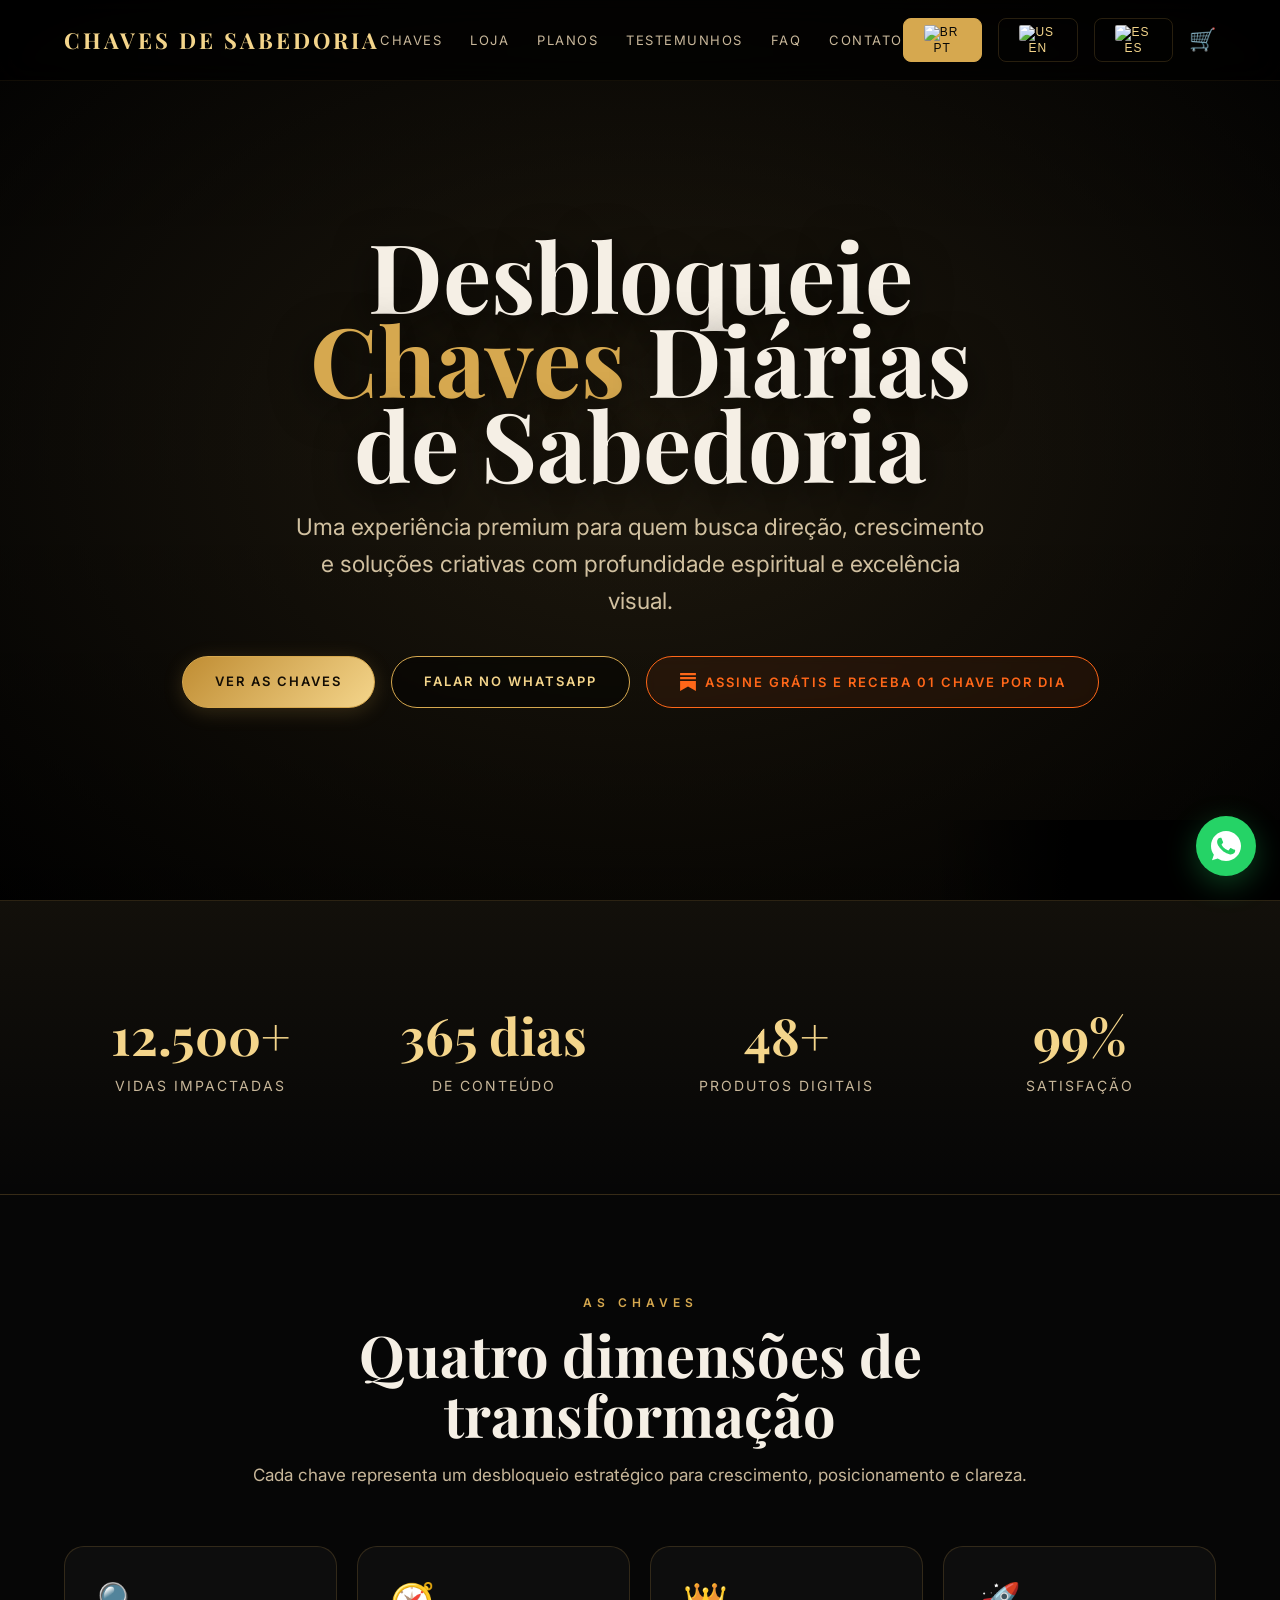
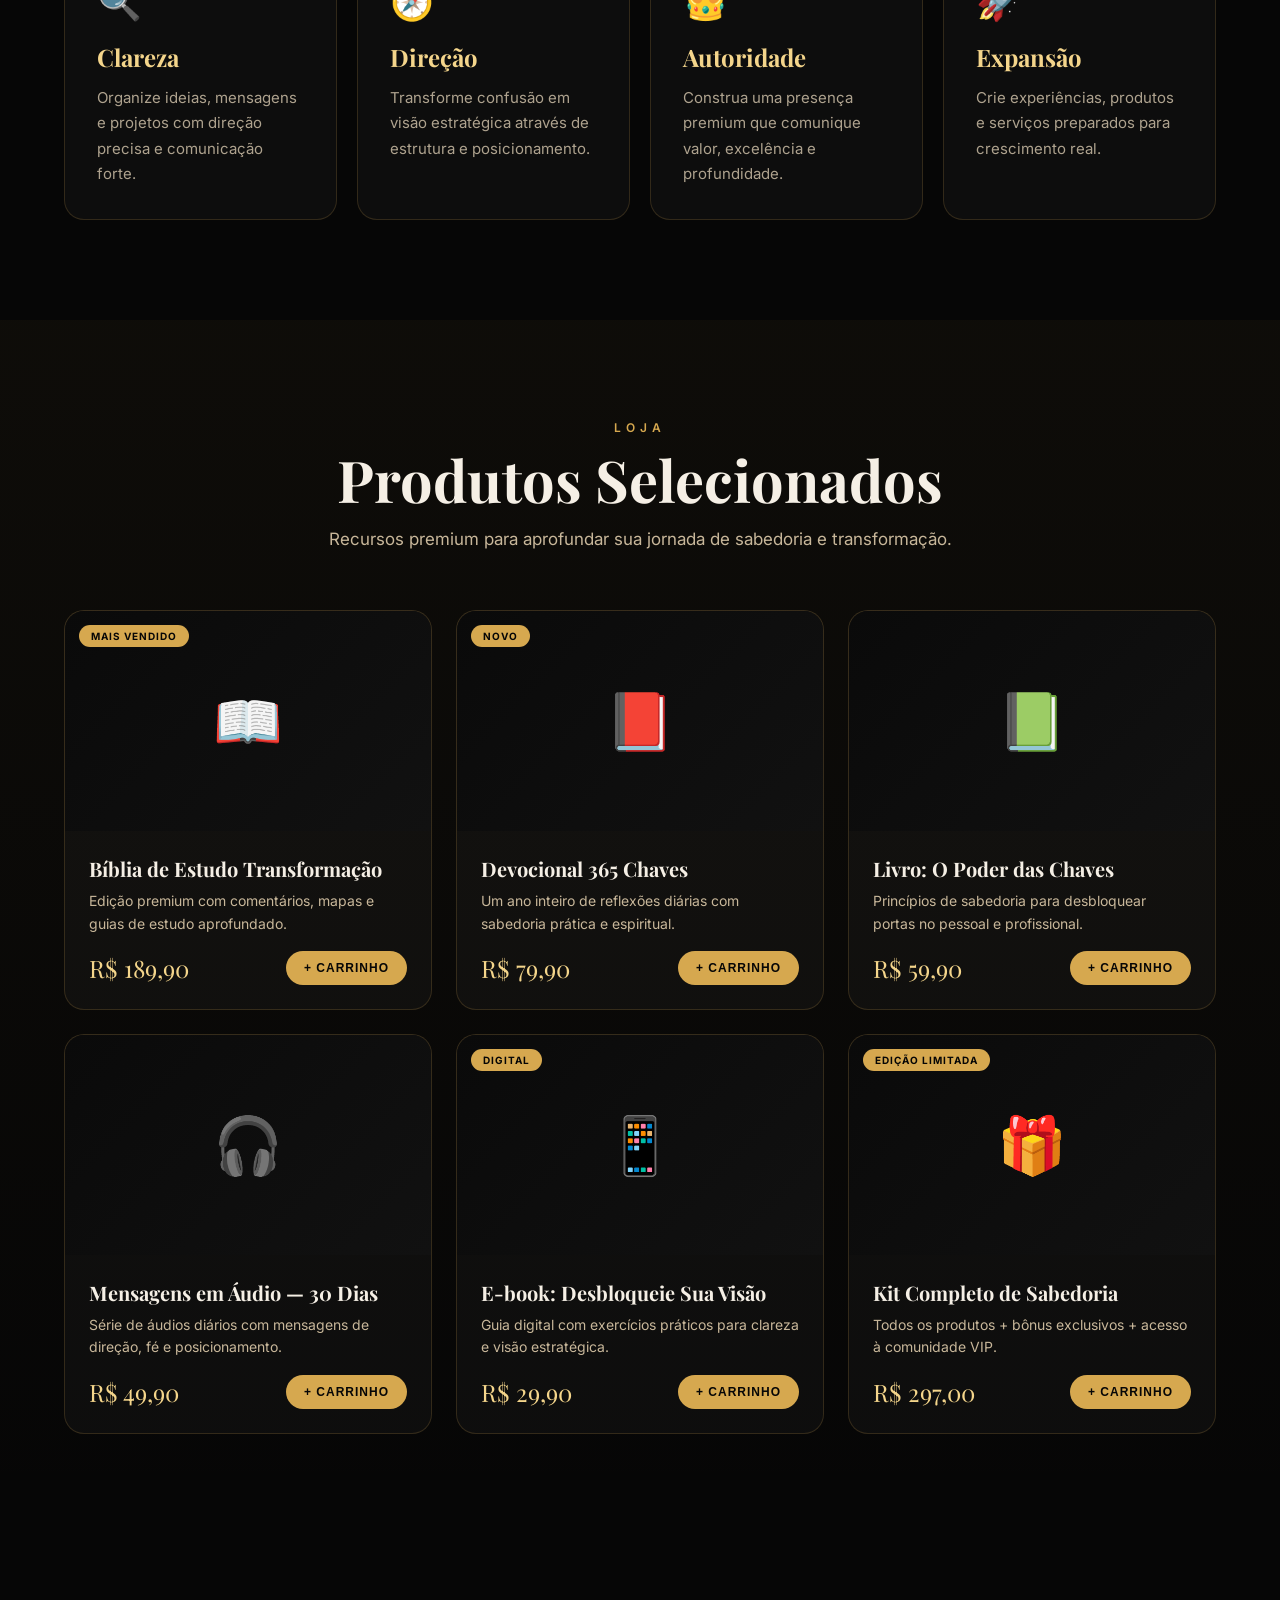
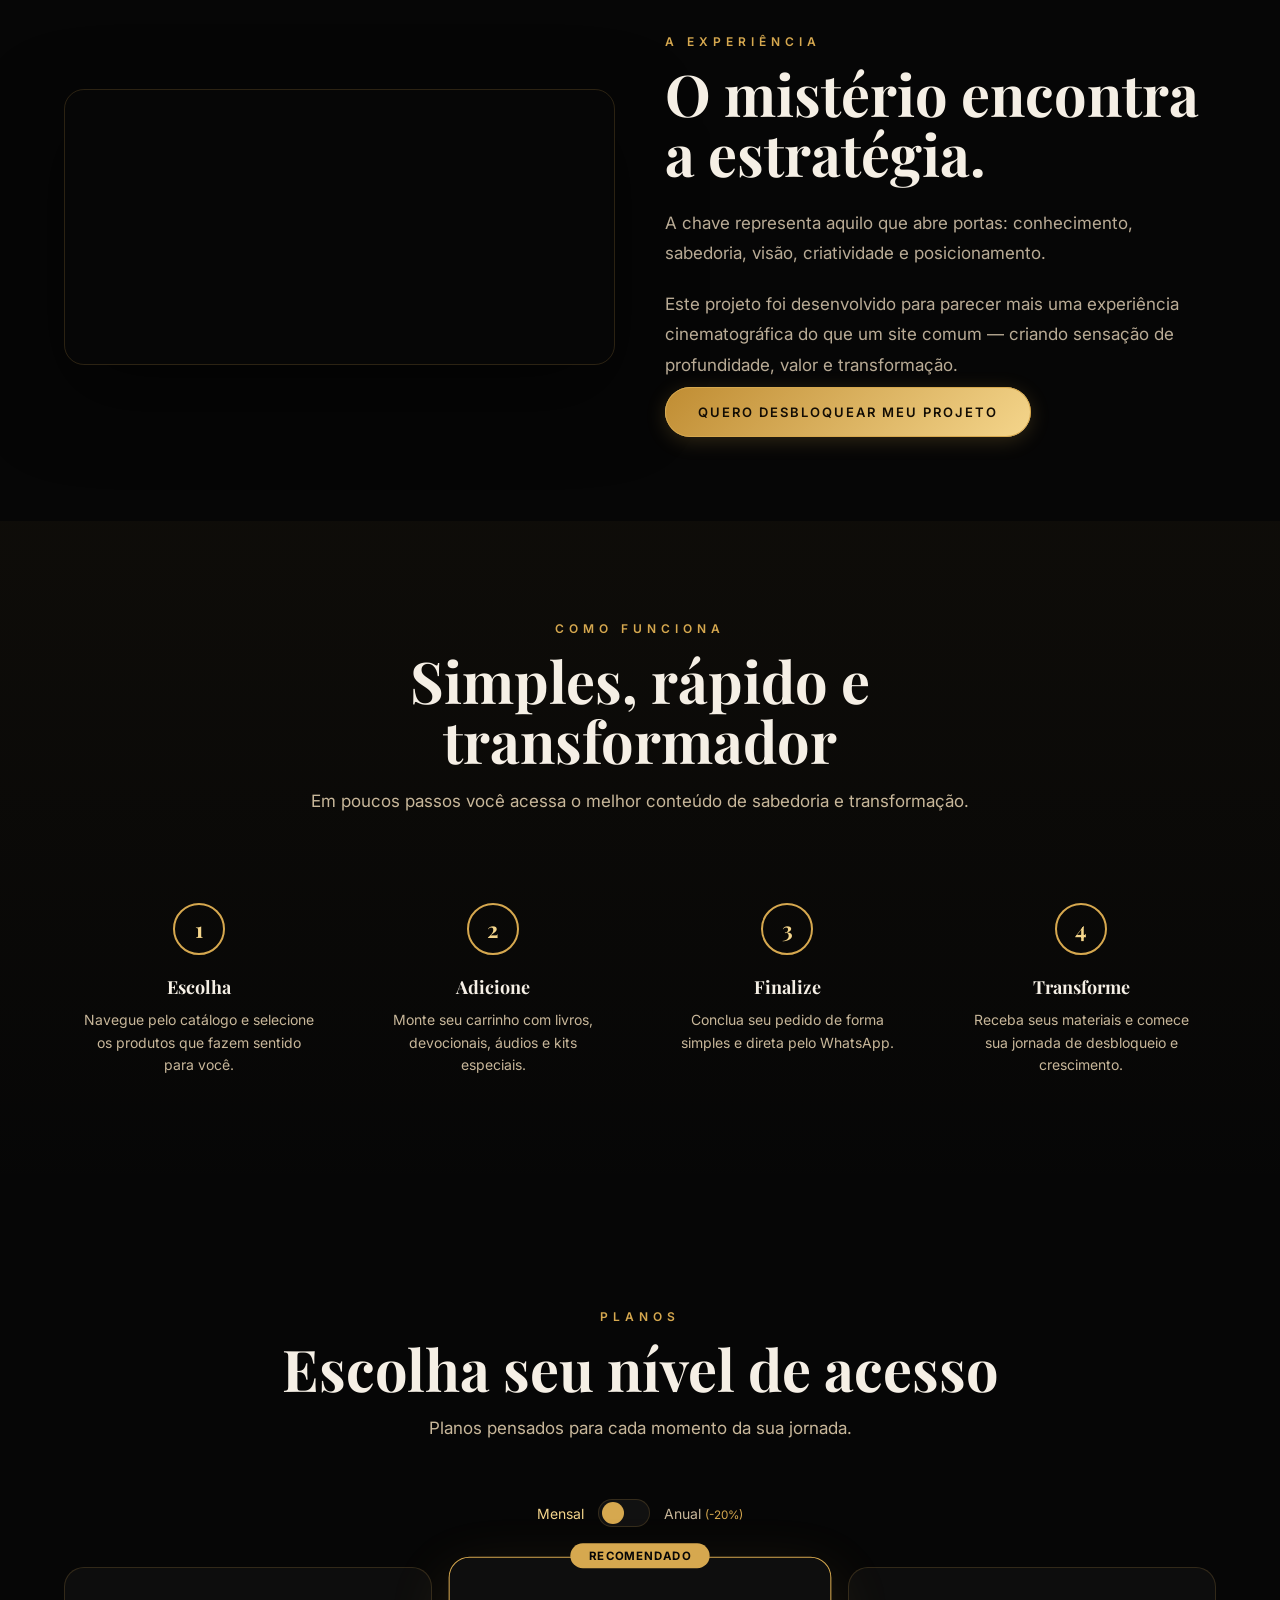
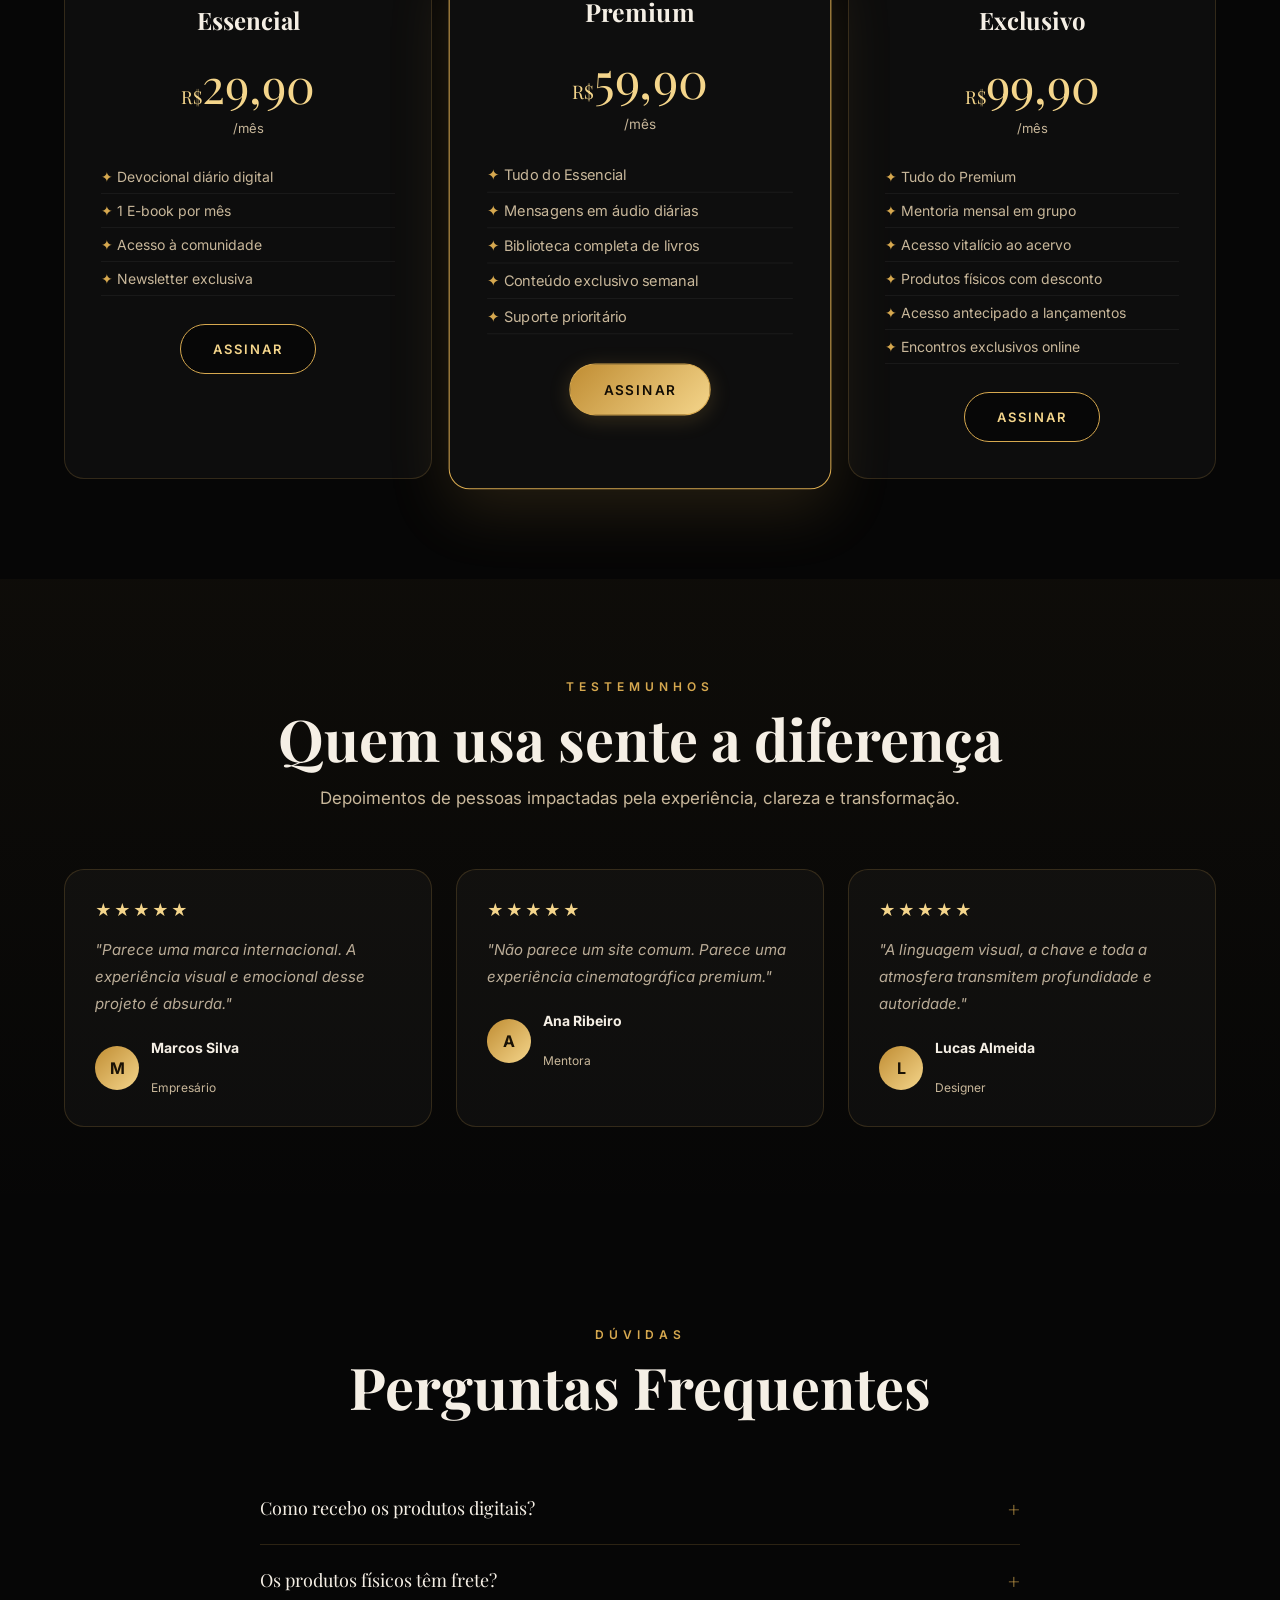
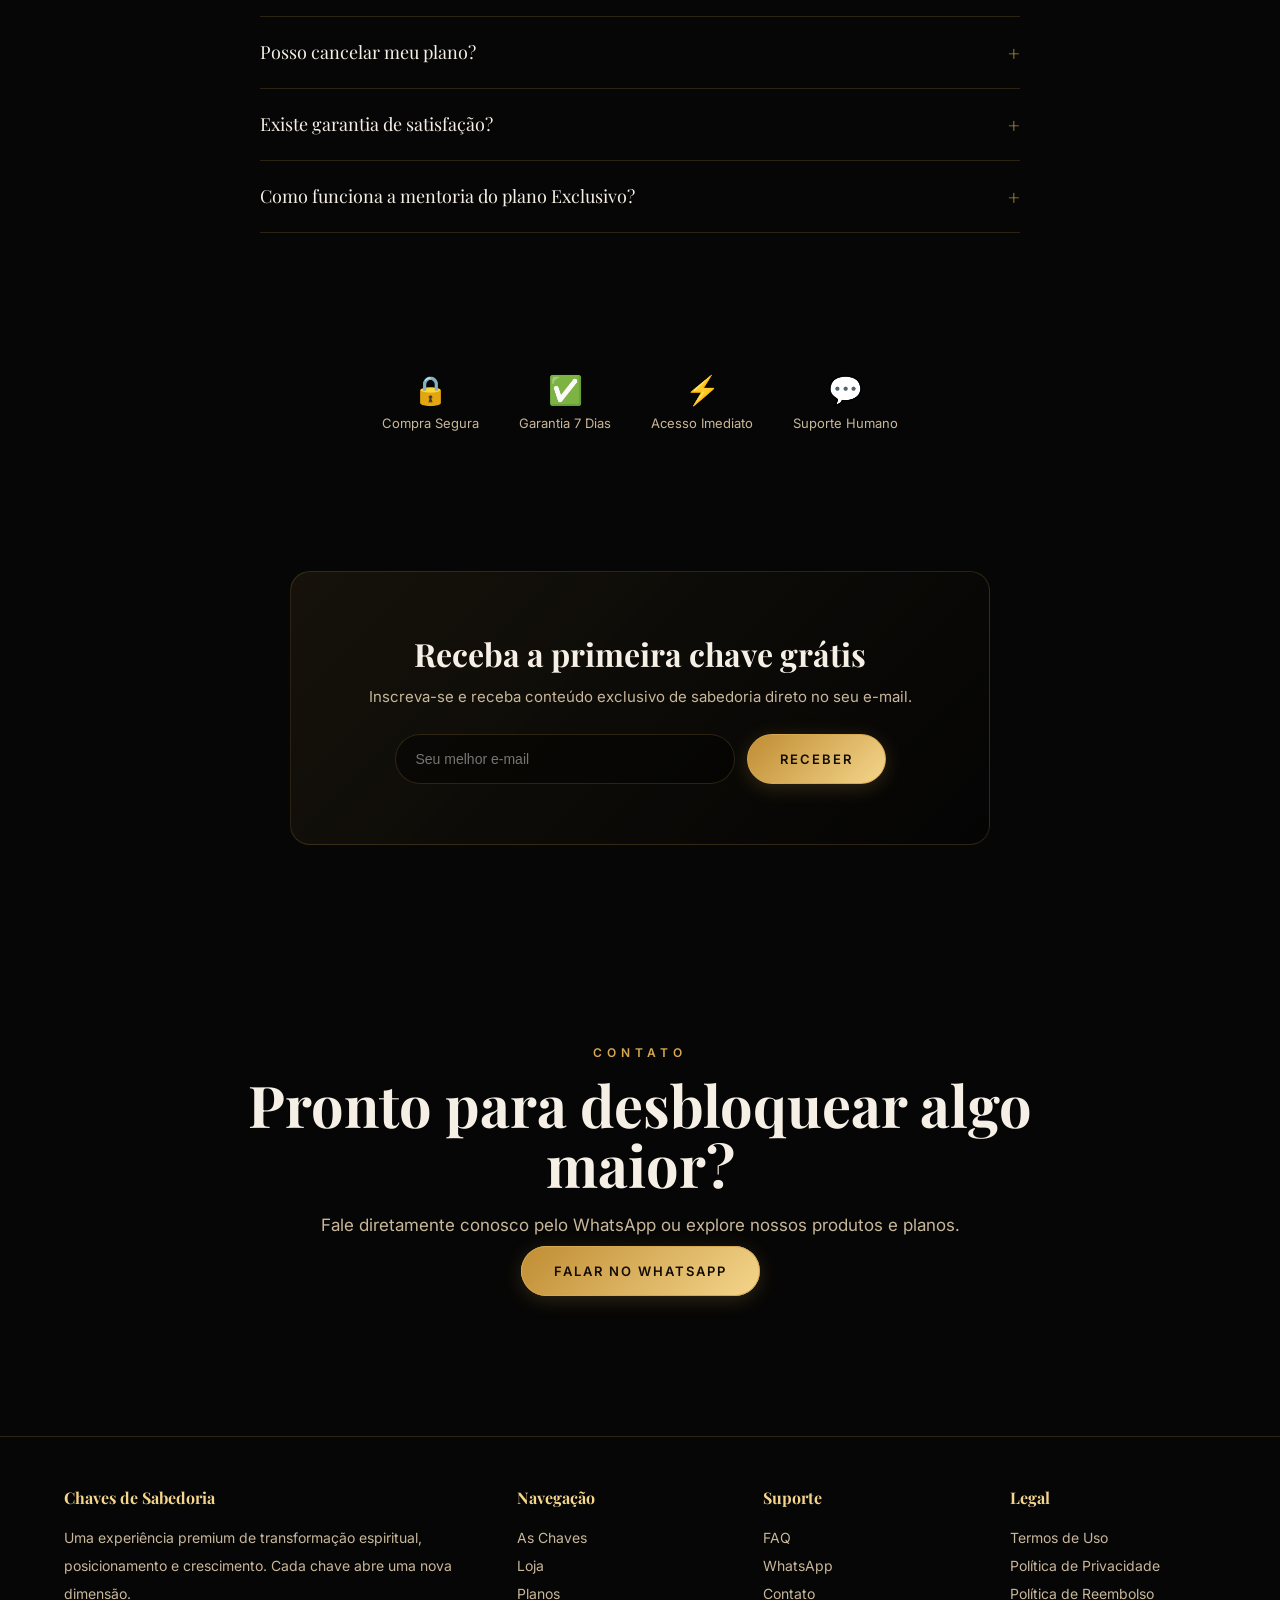
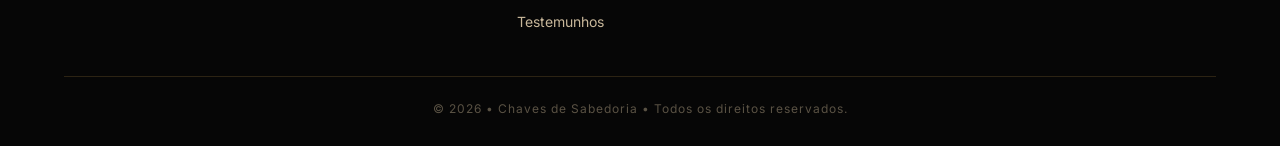
==== commit f8b1c566: "Fix: WhatsApp icon trocado de emoji por SVG oficial - nitido em todos os dispositivos" ====
--- a/index.html
+++ b/index.html
@@ -477,7 +477,9 @@
 </footer>
 
 <!-- FLOATING BUTTONS -->
-<a class="whatsapp-float" href="https://wa.me/5567999128212" target="_blank" aria-label="WhatsApp">💬</a>
+<a class="whatsapp-float" href="https://wa.me/5567999128212" target="_blank" aria-label="WhatsApp">
+  <svg viewBox="0 0 32 32" fill="#fff" width="30" height="30"><path d="M16.004 0h-.008C7.174 0 0 7.176 0 16.004c0 3.5 1.132 6.738 3.052 9.378L1.056 31.2l6.04-1.94A15.89 15.89 0 0016.004 32C24.826 32 32 24.826 32 16.004 32 7.176 24.826 0 16.004 0zm9.32 22.612c-.39 1.1-1.932 2.014-3.166 2.28-.846.18-1.95.324-5.668-1.218-4.762-1.972-7.822-6.8-8.06-7.114-.228-.314-1.924-2.562-1.924-4.888 0-2.326 1.218-3.47 1.65-3.942.39-.428 1.026-.618 1.634-.618.196 0 .372.01.53.018.47.02.706.048 1.016.786.39.924 1.34 3.268 1.456 3.506.118.238.236.552.076.866-.148.324-.278.524-.516.8-.238.276-.5.618-.714.828-.238.238-.486.496-.21.972.278.47 1.236 2.036 2.652 3.298 1.822 1.622 3.358 2.126 3.836 2.364.476.238.752.198 1.028-.118.286-.324 1.218-1.418 1.542-1.904.314-.486.638-.408 1.072-.244.438.158 2.778 1.31 3.254 1.548.476.238.792.352.91.552.116.198.116 1.16-.274 2.262z"/></svg>
+</a>
 <button class="back-top" aria-label="Voltar ao topo">↑</button>
 
 <script src="script.js"></script>
--- a/styles.css
+++ b/styles.css
@@ -215,17 +215,127 @@
 .keys-grid,.products-grid,.pricing-grid,.steps{grid-template-columns:repeat(2,1fr);}
 .impact-grid{grid-template-columns:repeat(2,1fr);gap:30px;}
 .footer-grid{grid-template-columns:1fr 1fr;}
+.hero-title{font-size:clamp(44px,6vw,80px);}
+.hero-sub{font-size:clamp(16px,2vw,22px);}
+section{padding:80px 5vw;}
 }
+
 @media(max-width:768px){
+/* NAV MOBILE */
+nav{padding:14px 4vw;gap:8px;}
+nav.scrolled{padding:10px 4vw;}
+.logo{font-size:18px;letter-spacing:2px;}
 .nav-links{display:none;}
 .hamburger{display:flex;}
-.mobile-menu{display:flex;}
-.keys-grid,.products-grid,.pricing-grid,.testimonials,.steps,.impact-grid{grid-template-columns:1fr;}
-.video-section{grid-template-columns:1fr;}
-.hero-title{font-size:clamp(40px,10vw,64px);}
-.footer-grid{grid-template-columns:1fr;}
-.plan.featured{transform:none;}
-.newsletter{padding:36px 24px;}
-.newsletter-form{flex-direction:column;align-items:center;}
+.nav-actions{gap:10px;}
+.lang-btn{padding:5px 8px;font-size:11px;}
+.flag-img{width:16px;height:11px;}
+
+/* MOBILE MENU - Glassmorphism */
+.mobile-menu{display:flex;backdrop-filter:blur(20px);background:rgba(6,6,6,.95);}
+.mobile-menu a{font-size:24px;letter-spacing:2px;}
+
+/* HERO MOBILE */
+header{min-height:100svh;padding:100px 5vw 60px;}
+.hero-title{font-size:clamp(36px,9vw,56px);line-height:.92;margin-bottom:20px;}
+.hero-sub{font-size:16px;line-height:1.5;margin-bottom:28px;}
+.buttons{flex-direction:column;align-items:center;gap:12px;width:100%;}
+.btn{width:100%;max-width:360px;text-align:center;padding:15px 24px;font-size:12px;letter-spacing:1.5px;}
+.btn-substack{justify-content:center;}
+
+/* SECTIONS MOBILE */
+section{padding:60px 5vw;}
+.section-header{margin-bottom:36px;}
+.section-header h2{font-size:clamp(26px,6vw,40px);margin-bottom:12px;}
+.section-header p{font-size:15px;}
+.section-tag{font-size:11px;letter-spacing:4px;margin-bottom:10px;}
+
+/* IMPACT MOBILE */
+.impact-grid{grid-template-columns:repeat(2,1fr);gap:16px;}
+.impact-item h3{font-size:clamp(28px,7vw,40px);}
+.impact-item p{font-size:12px;letter-spacing:1px;}
+
+/* KEYS MOBILE */
+.keys-grid{grid-template-columns:1fr;gap:16px;}
+.key-card{padding:24px;min-height:auto;}
+.key-card h3{font-size:20px;}
+.key-card p{font-size:14px;}
+.key-icon{font-size:30px;margin-bottom:14px;}
+
+/* PRODUCTS MOBILE */
+.products-grid{grid-template-columns:1fr;gap:16px;}
+.product-img{height:180px;font-size:48px;}
+.product-info{padding:20px;}
+.product-info h3{font-size:18px;}
+.product-price .price{font-size:20px;}
+.add-cart{padding:10px 16px;font-size:11px;}
+
+/* VIDEO SECTION MOBILE */
+.video-section{grid-template-columns:1fr;gap:30px;}
+.copy-text p{font-size:15px;}
+
+/* STEPS MOBILE */
+.steps{grid-template-columns:1fr;gap:16px;}
+.step{padding:24px 16px;}
+.step-num{width:44px;height:44px;font-size:18px;}
+
+/* PRICING MOBILE */
+.pricing-grid{grid-template-columns:1fr;gap:16px;}
+.plan{padding:28px;}
+.plan.featured{transform:none;box-shadow:0 10px 40px rgba(214,168,79,.12);}
+.plan .price-val{font-size:40px;}
+.plan ul li{font-size:13px;}
+.pricing-toggle{margin-bottom:28px;}
+
+/* TESTIMONIALS MOBILE */
+.testimonials{grid-template-columns:1fr;gap:16px;}
+.testimonial{padding:24px;}
+.testimonial .quote{font-size:14px;margin-bottom:18px;}
+
+/* FAQ MOBILE */
+.faq-q{font-size:16px;padding:18px 0;}
+.faq-a p{font-size:14px;}
+.faq-item.open .faq-a{max-height:250px;}
+
+/* NEWSLETTER MOBILE */
+.newsletter{padding:32px 20px;margin:0 -1vw;}
+.newsletter h2{font-size:24px;}
+.newsletter p{font-size:14px;margin-bottom:20px;}
+.newsletter-form{flex-direction:column;align-items:stretch;}
 .newsletter-form input{max-width:100%;width:100%;}
+.newsletter-form .btn{width:100%;}
+
+/* TRUST MOBILE */
+.trust-badges{gap:24px;padding:30px 5vw;}
+.trust-item{font-size:12px;}
+
+/* FOOTER MOBILE */
+.footer-grid{grid-template-columns:1fr;gap:24px;margin-bottom:24px;}
+.footer-col{text-align:center;}
+footer{padding:36px 5vw 20px;}
+
+/* FLOATING BUTTONS - prevent overlap */
+.whatsapp-float{width:54px;height:54px;font-size:26px;bottom:20px;right:16px;}
+.back-top{width:40px;height:40px;font-size:16px;bottom:20px;left:16px;}
+
+/* CART MOBILE */
+.cart-sidebar{width:100%;max-width:100vw;right:-100%;padding:20px;}
+.cart-header h3{font-size:20px;}
+
+/* WATERMARK - adjust for mobile */
+.watermark-cover{width:200px;height:50px;}
 }
+
+/* VERY SMALL SCREENS */
+@media(max-width:380px){
+.hero-title{font-size:32px;}
+.logo{font-size:15px;letter-spacing:1px;}
+.lang-btn{padding:4px 6px;font-size:10px;}
+.flag-img{width:14px;height:10px;}
+.btn{padding:13px 20px;font-size:11px;}
+.impact-grid{grid-template-columns:1fr 1fr;}
+.impact-item h3{font-size:24px;}
+section{padding:48px 4vw;}
+.section-header h2{font-size:24px;}
+.plan .price-val{font-size:34px;}
+}
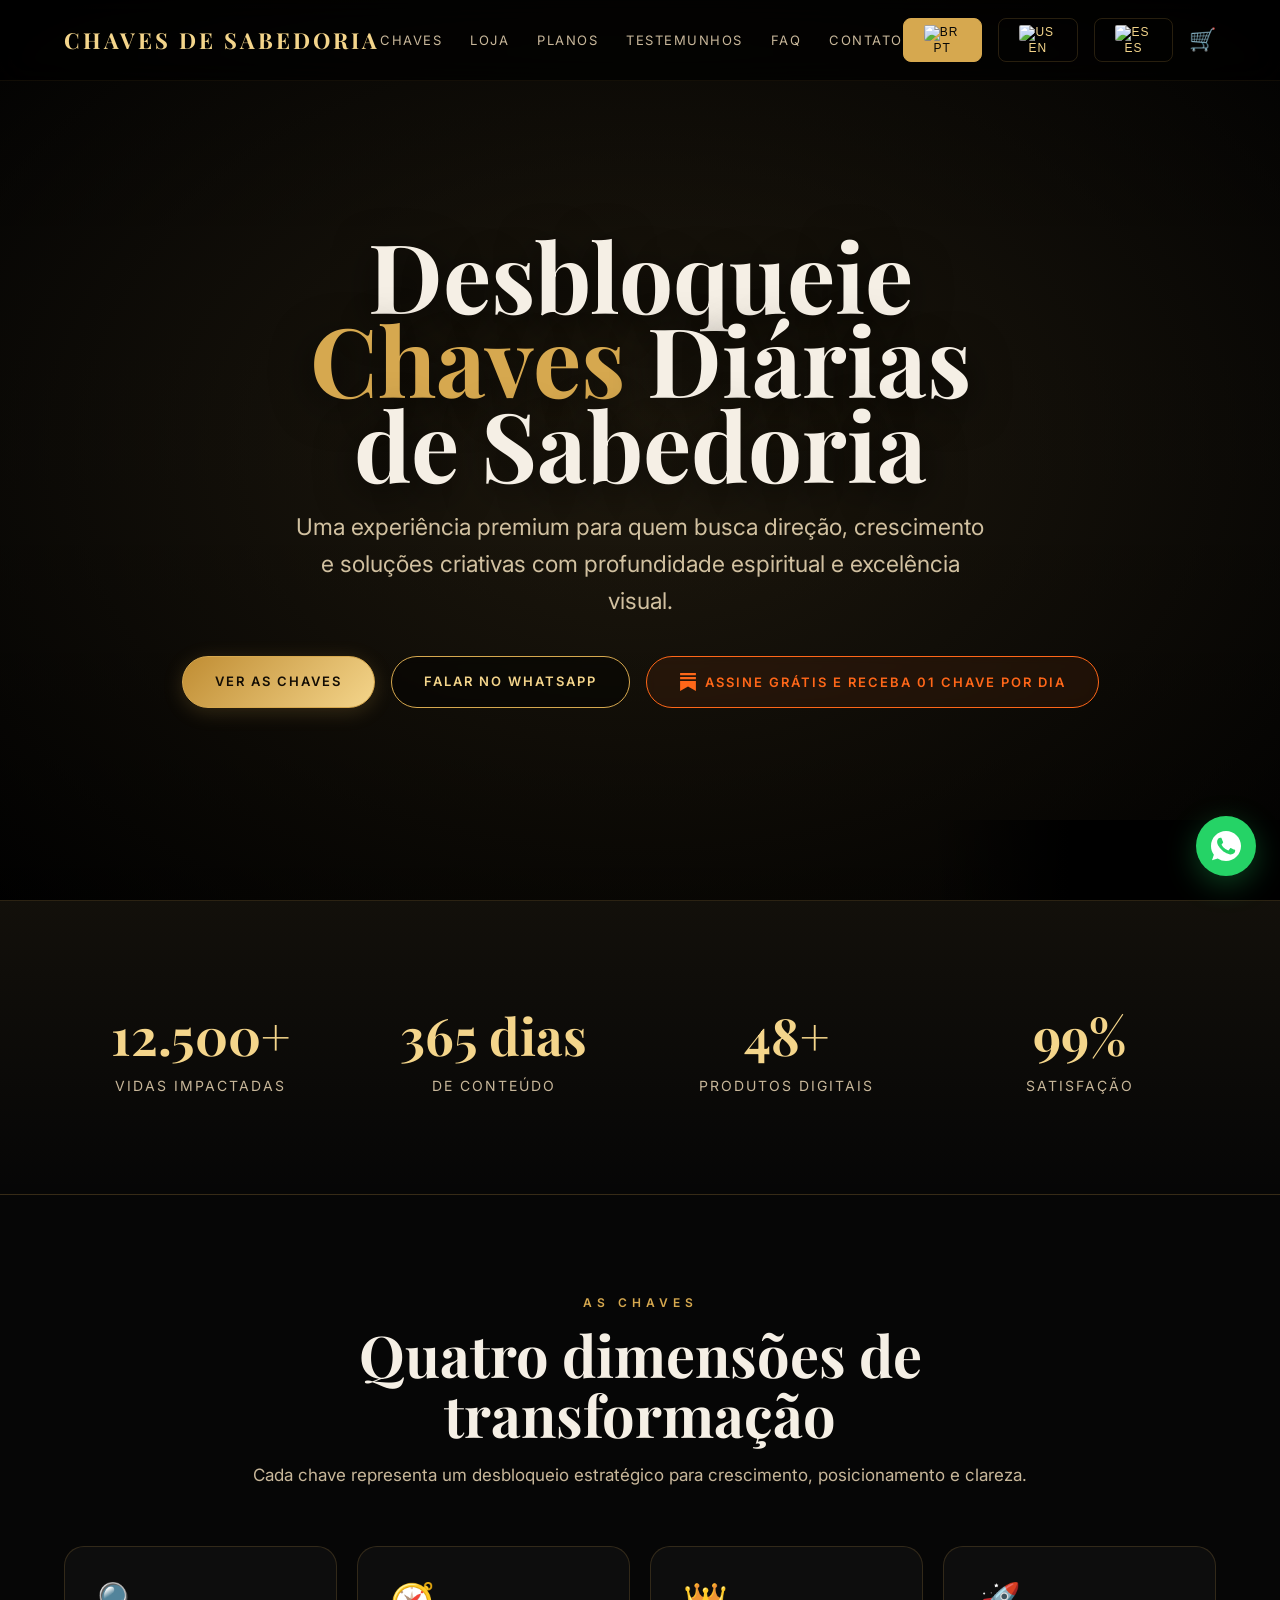
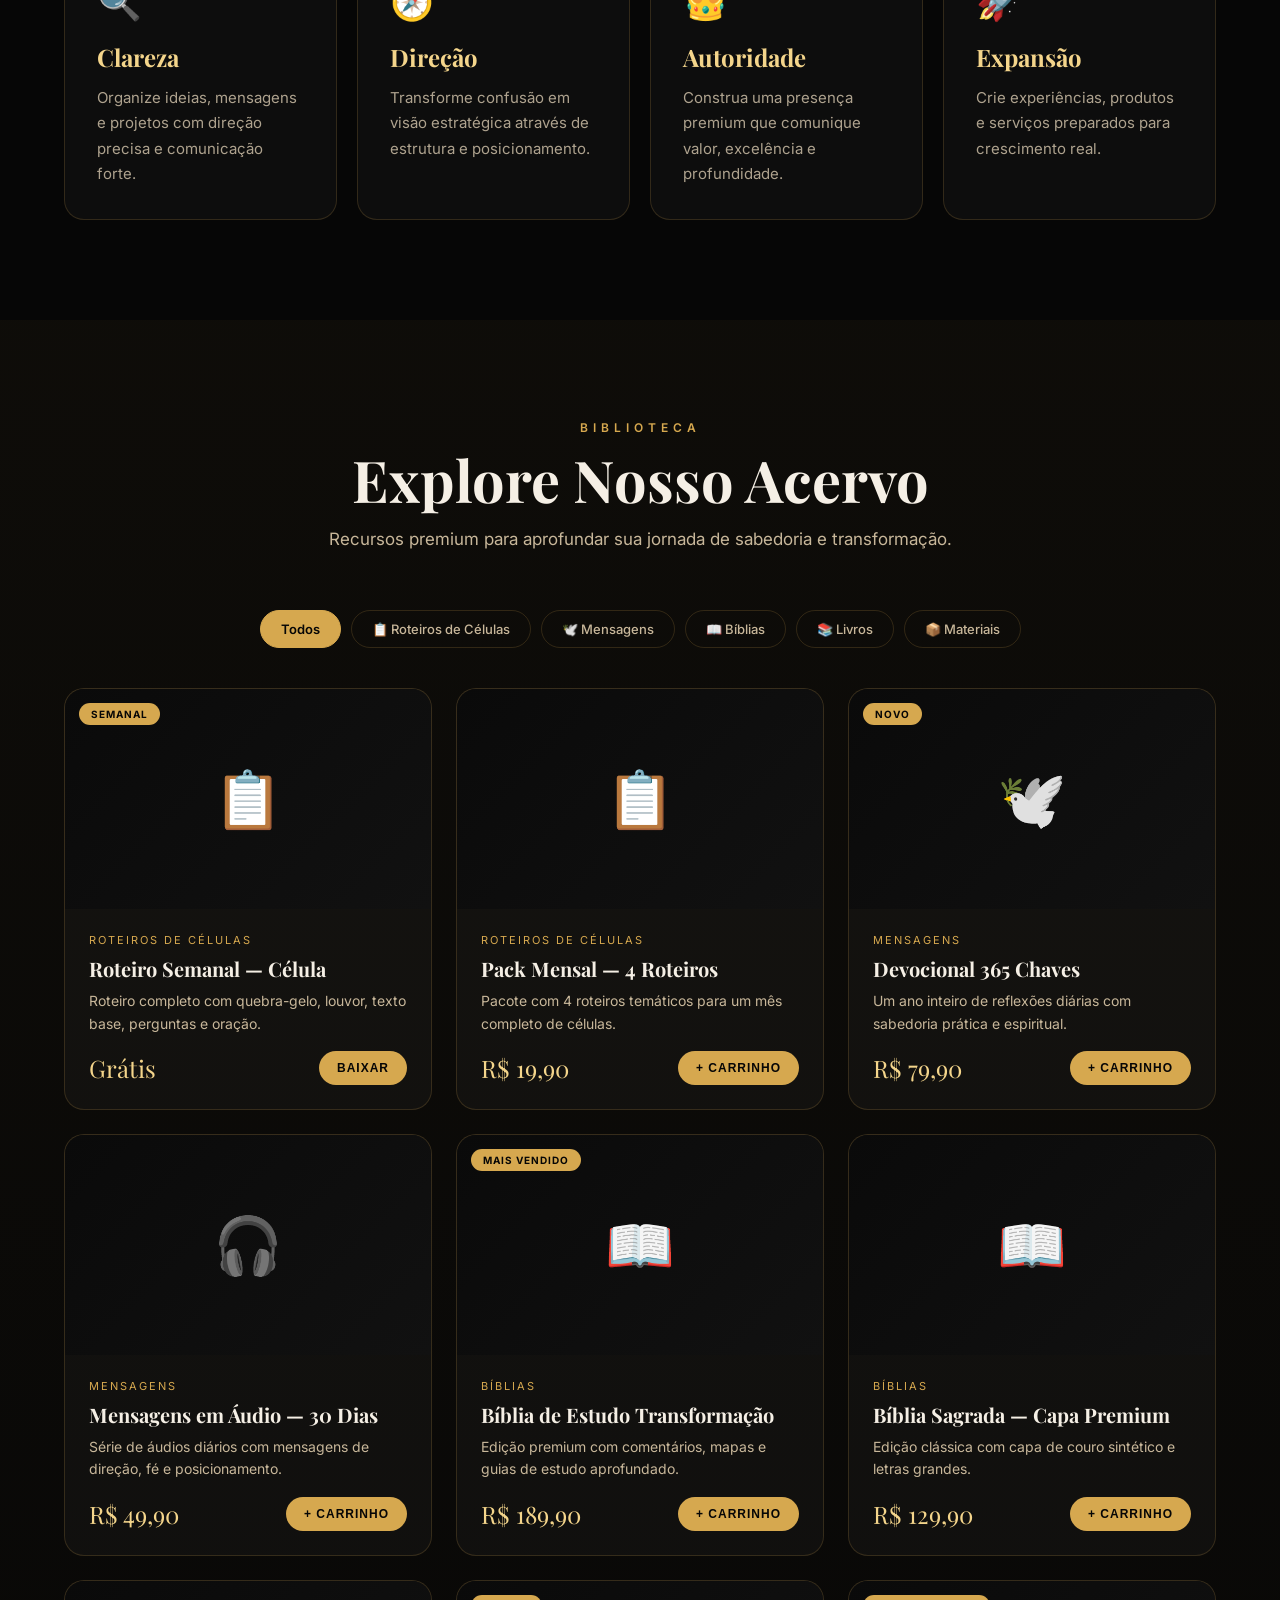
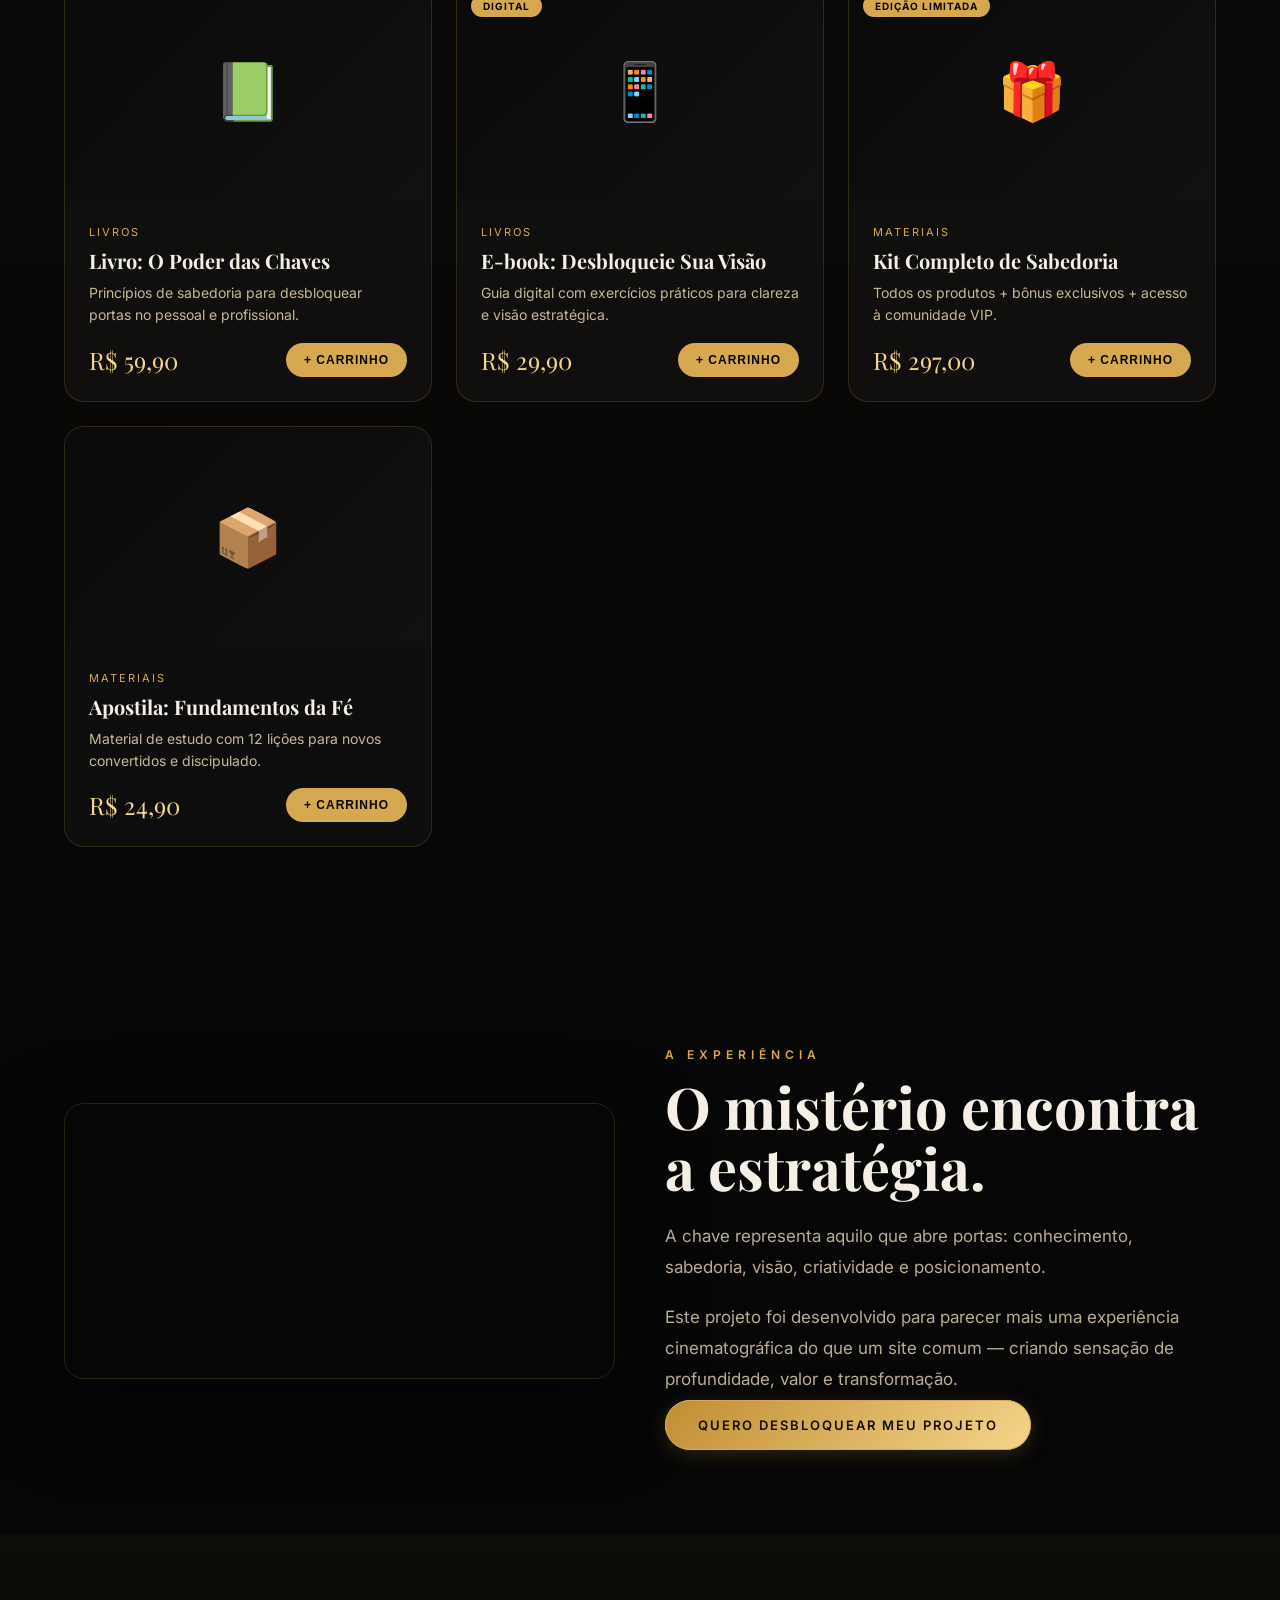
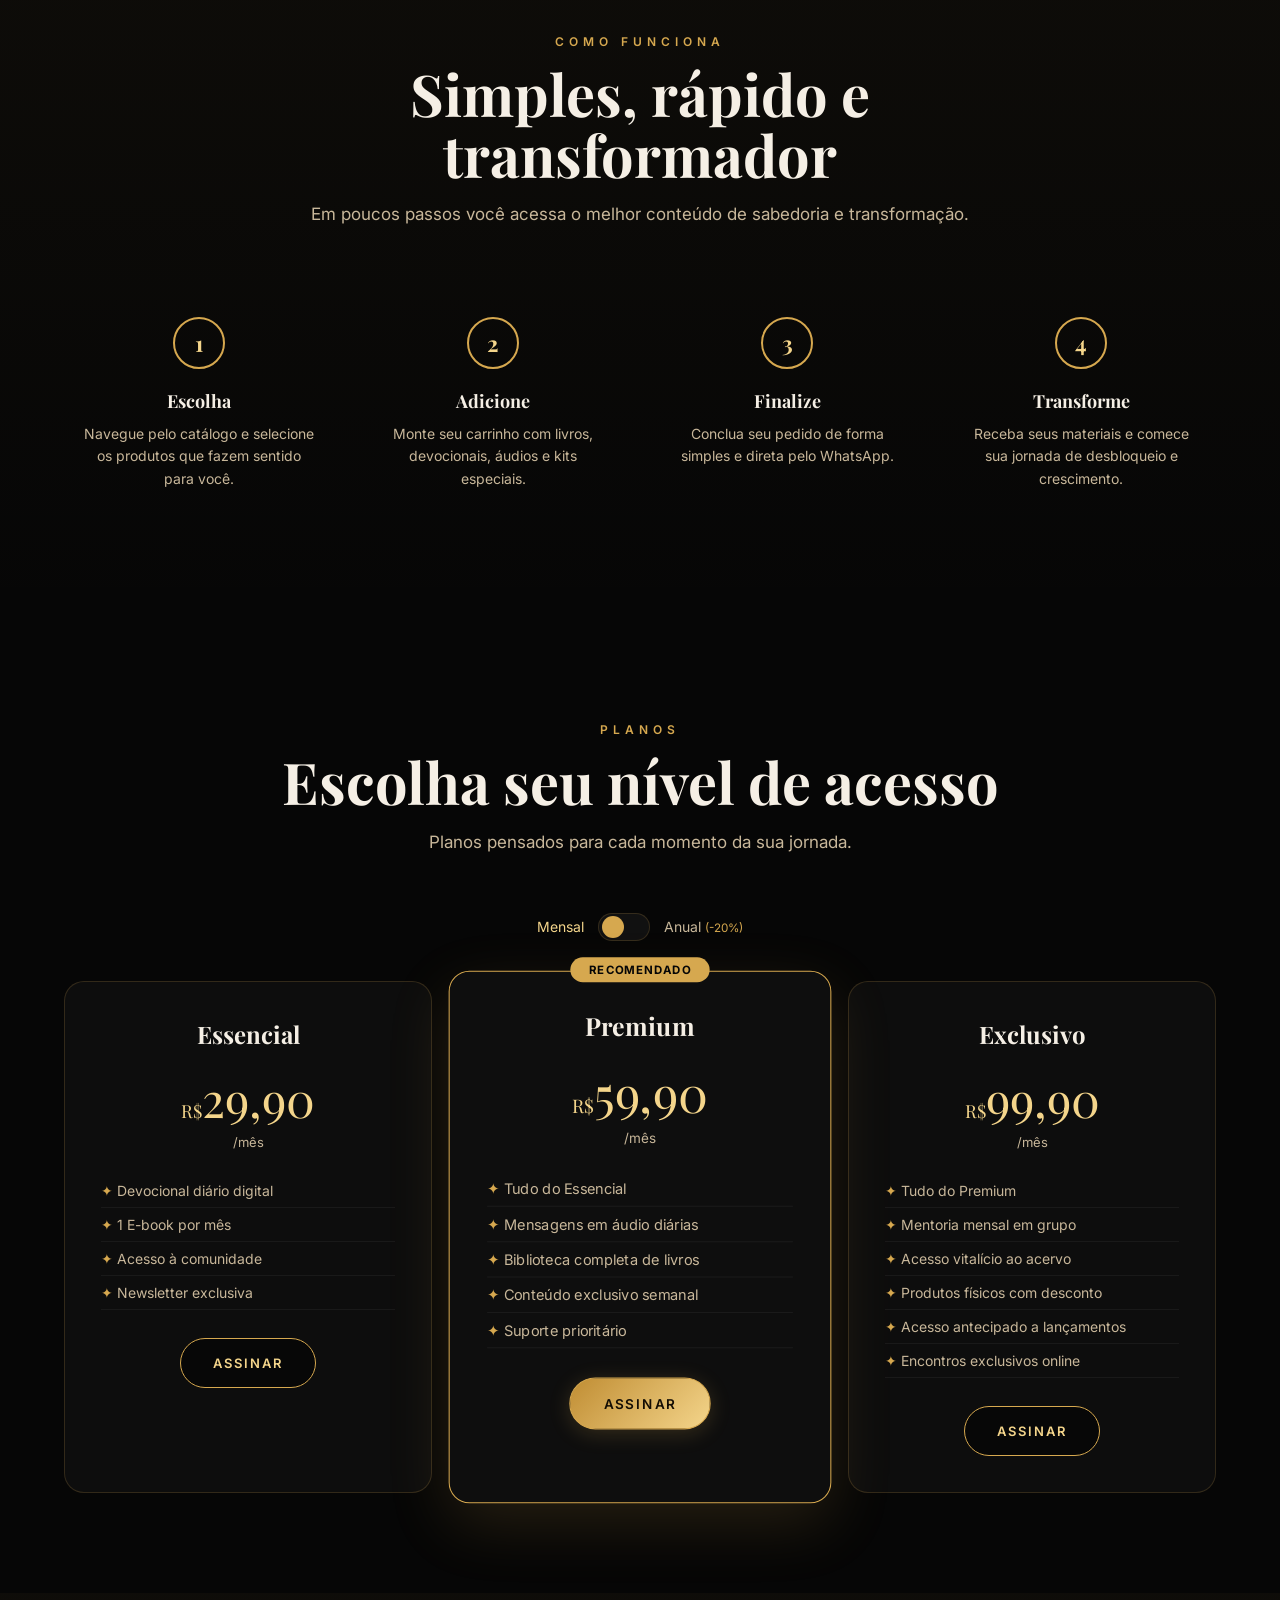
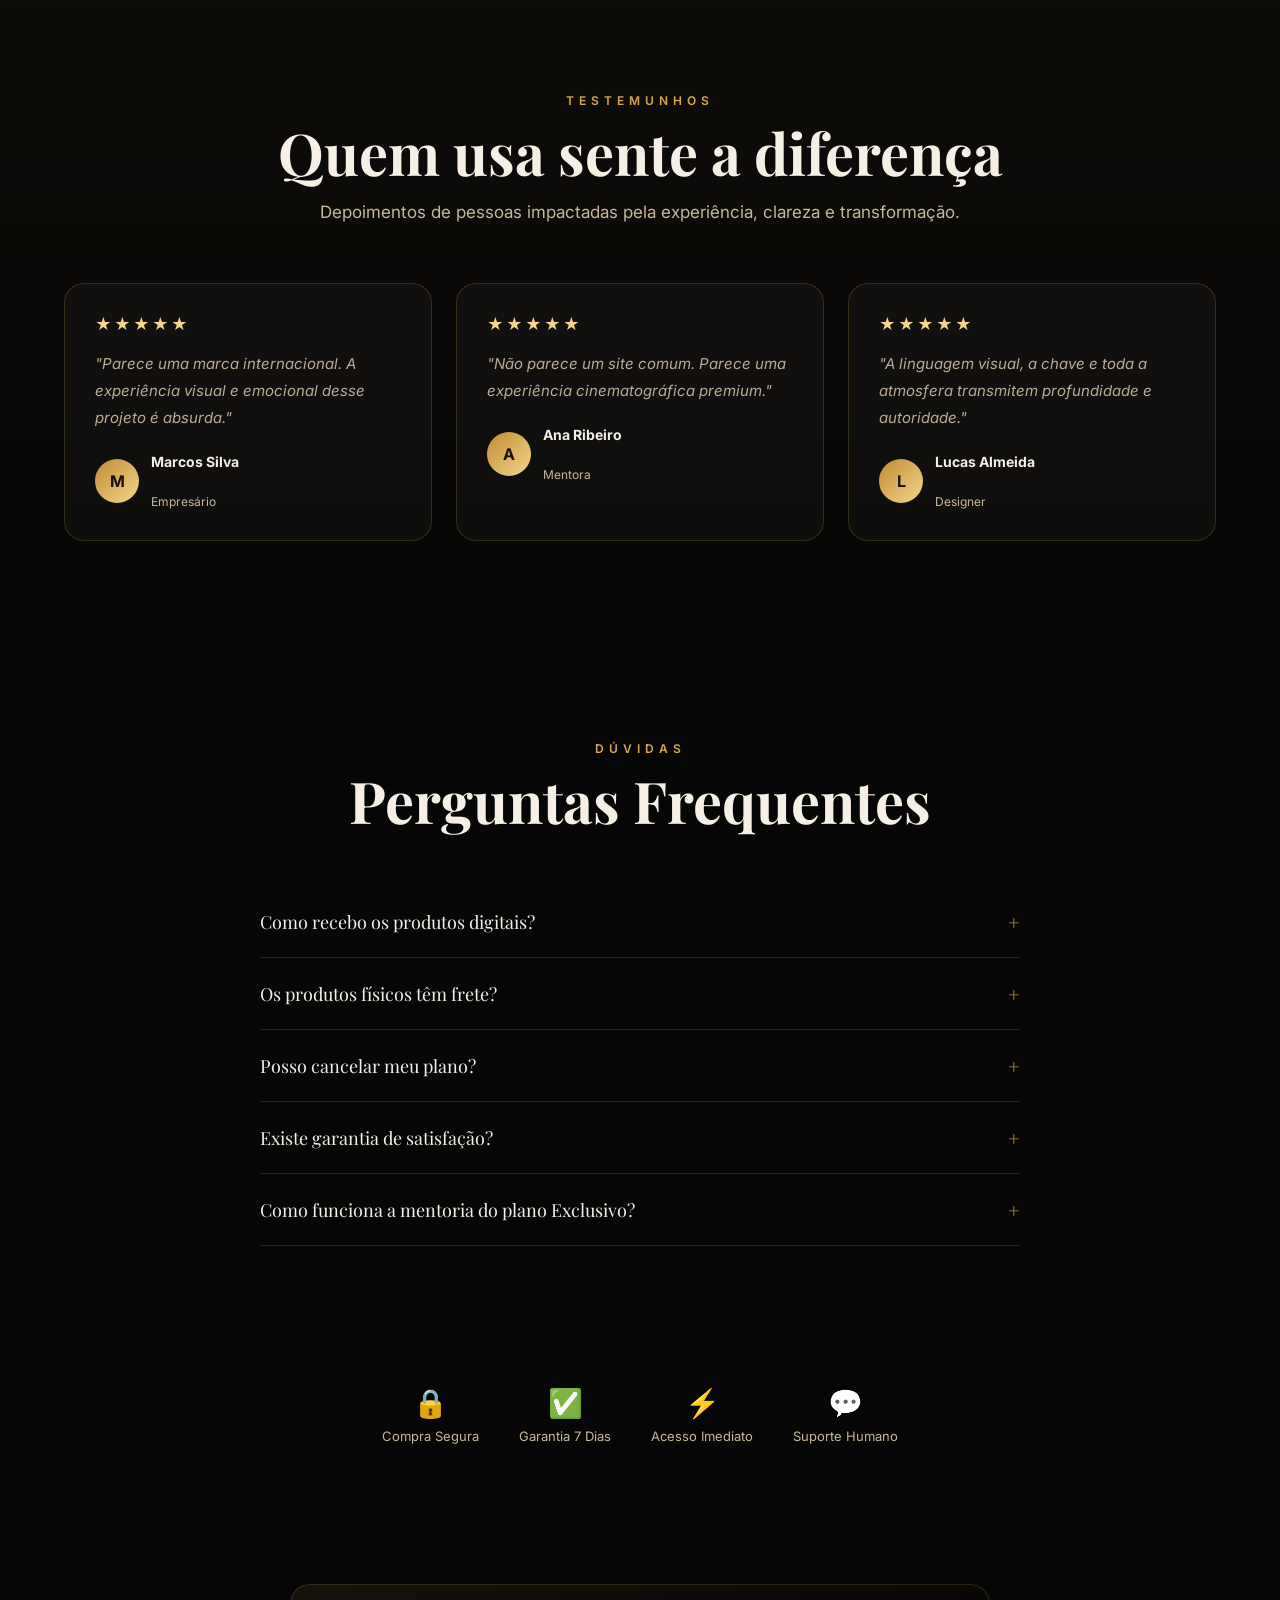
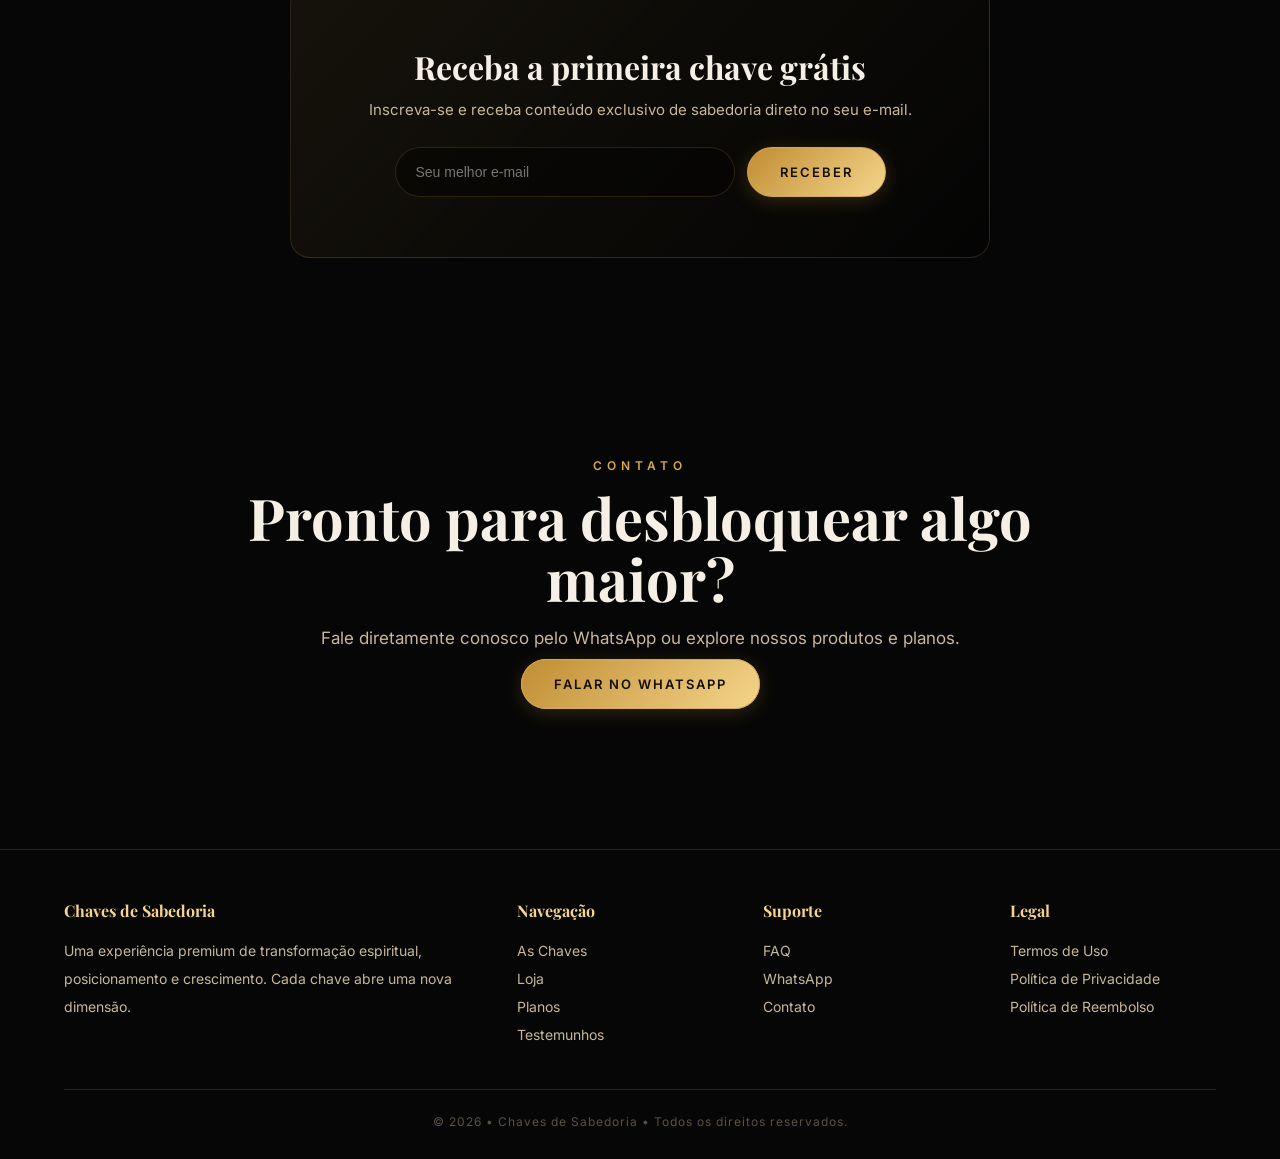
==== commit 7f2873a7: "Biblioteca com filtros: Roteiros de Celulas, Mensagens, Biblias, Livros, Materiais - tabs funcionais" ====
--- a/index.html
+++ b/index.html
@@ -149,20 +149,91 @@
   </div>
 </section>
 
-<!-- PRODUCTS -->
+<!-- BIBLIOTECA -->
 <section id="produtos" style="background:linear-gradient(180deg,rgba(214,168,79,.04),transparent);">
   <div class="section-header reveal">
-    <div class="section-tag" data-i18n="products-tag">Loja</div>
-    <h2 data-i18n="products-title">Produtos Selecionados</h2>
+    <div class="section-tag" data-i18n="products-tag">Biblioteca</div>
+    <h2 data-i18n="products-title">Explore Nosso Acervo</h2>
     <p data-i18n="products-desc">Recursos premium para aprofundar sua jornada de sabedoria e transformação.</p>
   </div>
+
+  <!-- FILTER TABS -->
+  <div class="filter-tabs reveal">
+    <button class="filter-btn active" data-filter="todos">Todos</button>
+    <button class="filter-btn" data-filter="roteiros">📋 Roteiros de Células</button>
+    <button class="filter-btn" data-filter="mensagens">🕊️ Mensagens</button>
+    <button class="filter-btn" data-filter="biblias">📖 Bíblias</button>
+    <button class="filter-btn" data-filter="livros">📚 Livros</button>
+    <button class="filter-btn" data-filter="materiais">📦 Materiais</button>
+  </div>
+
   <div class="products-grid">
 
-    <div class="product-card reveal">
+    <!-- ROTEIROS DE CÉLULAS -->
+    <div class="product-card reveal" data-category="roteiros">
+      <div class="product-img">
+        <span class="product-badge">Semanal</span>📋
+      </div>
+      <div class="product-info">
+        <span class="product-cat">Roteiros de Células</span>
+        <h3>Roteiro Semanal — Célula</h3>
+        <p class="desc">Roteiro completo com quebra-gelo, louvor, texto base, perguntas e oração.</p>
+        <div class="product-price">
+          <span class="price">Grátis</span>
+          <button class="add-cart" onclick="addToCart('Roteiro Semanal', 0, '📋')">Baixar</button>
+        </div>
+      </div>
+    </div>
+
+    <div class="product-card reveal" data-category="roteiros">
+      <div class="product-img">📋</div>
+      <div class="product-info">
+        <span class="product-cat">Roteiros de Células</span>
+        <h3>Pack Mensal — 4 Roteiros</h3>
+        <p class="desc">Pacote com 4 roteiros temáticos para um mês completo de células.</p>
+        <div class="product-price">
+          <span class="price">R$ 19,90</span>
+          <button class="add-cart" onclick="addToCart('Pack Mensal 4 Roteiros', 19.90, '📋')">+ Carrinho</button>
+        </div>
+      </div>
+    </div>
+
+    <!-- MENSAGENS -->
+    <div class="product-card reveal" data-category="mensagens">
+      <div class="product-img">
+        <span class="product-badge">Novo</span>🕊️
+      </div>
+      <div class="product-info">
+        <span class="product-cat">Mensagens</span>
+        <h3>Devocional 365 Chaves</h3>
+        <p class="desc">Um ano inteiro de reflexões diárias com sabedoria prática e espiritual.</p>
+        <div class="product-price">
+          <span class="price">R$ 79,90</span>
+          <button class="add-cart" onclick="addToCart('Devocional 365 Chaves', 79.90, '🕊️')">+ Carrinho</button>
+        </div>
+      </div>
+    </div>
+
+    <div class="product-card reveal" data-category="mensagens">
+      <div class="product-img">🎧</div>
+      <div class="product-info">
+        <span class="product-cat">Mensagens</span>
+        <h3>Mensagens em Áudio — 30 Dias</h3>
+        <p class="desc">Série de áudios diários com mensagens de direção, fé e posicionamento.</p>
+        <div class="product-price">
+          <span class="price">R$ 49,90</span>
+          <button class="add-cart" onclick="addToCart('Mensagens em Áudio 30 Dias', 49.90, '🎧')">+ Carrinho</button>
+        </div>
+      </div>
+    </div>
+
+    <!-- BÍBLIAS -->
+    <div class="product-card reveal" data-category="biblias">
       <div class="product-img">
         <span class="product-badge">Mais Vendido</span>📖
       </div>
       <div class="product-info">
+        <span class="product-cat">Bíblias</span>
         <h3>Bíblia de Estudo Transformação</h3>
         <p class="desc">Edição premium com comentários, mapas e guias de estudo aprofundado.</p>
         <div class="product-price">
@@ -172,23 +243,24 @@
       </div>
     </div>
 
-    <div class="product-card reveal">
-      <div class="product-img">
-        <span class="product-badge">Novo</span>📕
-      </div>
-      <div class="product-info">
-        <h3>Devocional 365 Chaves</h3>
-        <p class="desc">Um ano inteiro de reflexões diárias com sabedoria prática e espiritual.</p>
-        <div class="product-price">
-          <span class="price">R$ 79,90</span>
-          <button class="add-cart" onclick="addToCart('Devocional 365 Chaves', 79.90, '📕')">+ Carrinho</button>
-        </div>
-      </div>
-    </div>
-
-    <div class="product-card reveal">
+    <div class="product-card reveal" data-category="biblias">
+      <div class="product-img">📖</div>
+      <div class="product-info">
+        <span class="product-cat">Bíblias</span>
+        <h3>Bíblia Sagrada — Capa Premium</h3>
+        <p class="desc">Edição clássica com capa de couro sintético e letras grandes.</p>
+        <div class="product-price">
+          <span class="price">R$ 129,90</span>
+          <button class="add-cart" onclick="addToCart('Bíblia Sagrada Capa Premium', 129.90, '📖')">+ Carrinho</button>
+        </div>
+      </div>
+    </div>
+
+    <!-- LIVROS -->
+    <div class="product-card reveal" data-category="livros">
       <div class="product-img">📗</div>
       <div class="product-info">
+        <span class="product-cat">Livros</span>
         <h3>Livro: O Poder das Chaves</h3>
         <p class="desc">Princípios de sabedoria para desbloquear portas no pessoal e profissional.</p>
         <div class="product-price">
@@ -198,23 +270,12 @@
       </div>
     </div>
 
-    <div class="product-card reveal">
-      <div class="product-img">🎧</div>
-      <div class="product-info">
-        <h3>Mensagens em Áudio — 30 Dias</h3>
-        <p class="desc">Série de áudios diários com mensagens de direção, fé e posicionamento.</p>
-        <div class="product-price">
-          <span class="price">R$ 49,90</span>
-          <button class="add-cart" onclick="addToCart('Mensagens em Áudio 30 Dias', 49.90, '🎧')">+ Carrinho</button>
-        </div>
-      </div>
-    </div>
-
-    <div class="product-card reveal">
+    <div class="product-card reveal" data-category="livros">
       <div class="product-img">
         <span class="product-badge">Digital</span>📱
       </div>
       <div class="product-info">
+        <span class="product-cat">Livros</span>
         <h3>E-book: Desbloqueie Sua Visão</h3>
         <p class="desc">Guia digital com exercícios práticos para clareza e visão estratégica.</p>
         <div class="product-price">
@@ -224,16 +285,31 @@
       </div>
     </div>
 
-    <div class="product-card reveal">
+    <!-- MATERIAIS -->
+    <div class="product-card reveal" data-category="materiais">
       <div class="product-img">
         <span class="product-badge">Edição Limitada</span>🎁
       </div>
       <div class="product-info">
+        <span class="product-cat">Materiais</span>
         <h3>Kit Completo de Sabedoria</h3>
         <p class="desc">Todos os produtos + bônus exclusivos + acesso à comunidade VIP.</p>
         <div class="product-price">
           <span class="price">R$ 297,00</span>
           <button class="add-cart" onclick="addToCart('Kit Completo de Sabedoria', 297.00, '🎁')">+ Carrinho</button>
+        </div>
+      </div>
+    </div>
+
+    <div class="product-card reveal" data-category="materiais">
+      <div class="product-img">📦</div>
+      <div class="product-info">
+        <span class="product-cat">Materiais</span>
+        <h3>Apostila: Fundamentos da Fé</h3>
+        <p class="desc">Material de estudo com 12 lições para novos convertidos e discipulado.</p>
+        <div class="product-price">
+          <span class="price">R$ 24,90</span>
+          <button class="add-cart" onclick="addToCart('Apostila Fundamentos da Fé', 24.90, '📦')">+ Carrinho</button>
         </div>
       </div>
     </div>
--- a/styles.css
+++ b/styles.css
@@ -103,6 +103,14 @@
 .product-price .price{font-family:'Playfair Display',serif;font-size:24px;color:var(--gold2);}
 .add-cart{background:var(--gold);color:var(--dark);border:none;padding:10px 18px;border-radius:99px;font-size:12px;font-weight:700;cursor:pointer;text-transform:uppercase;letter-spacing:1px;transition:.3s;}
 .add-cart:hover{background:var(--gold2);transform:scale(1.05);}
+.product-cat{font-size:11px;text-transform:uppercase;letter-spacing:2px;color:var(--gold);margin-bottom:8px;display:block;}
+.product-card.hidden{display:none;}
+
+/* FILTER TABS */
+.filter-tabs{display:flex;justify-content:center;gap:10px;flex-wrap:wrap;margin-bottom:40px;}
+.filter-btn{padding:10px 20px;border-radius:99px;border:1px solid var(--card-border);background:transparent;color:var(--muted);font-size:13px;font-weight:500;cursor:pointer;transition:.3s;font-family:'Inter',sans-serif;white-space:nowrap;}
+.filter-btn:hover{border-color:var(--gold);color:var(--gold2);}
+.filter-btn.active{background:var(--gold);color:var(--dark);border-color:var(--gold);font-weight:600;}
 
 /* VIDEO SECTION */
 .video-section{display:grid;grid-template-columns:1fr 1fr;gap:50px;align-items:center;}
@@ -324,6 +332,11 @@
 
 /* WATERMARK - adjust for mobile */
 .watermark-cover{width:200px;height:50px;}
+
+/* FILTER TABS MOBILE */
+.filter-tabs{flex-wrap:nowrap;overflow-x:auto;justify-content:flex-start;gap:8px;padding-bottom:8px;-webkit-overflow-scrolling:touch;scrollbar-width:none;}
+.filter-tabs::-webkit-scrollbar{display:none;}
+.filter-btn{padding:8px 14px;font-size:12px;flex-shrink:0;}
 }
 
 /* VERY SMALL SCREENS */
